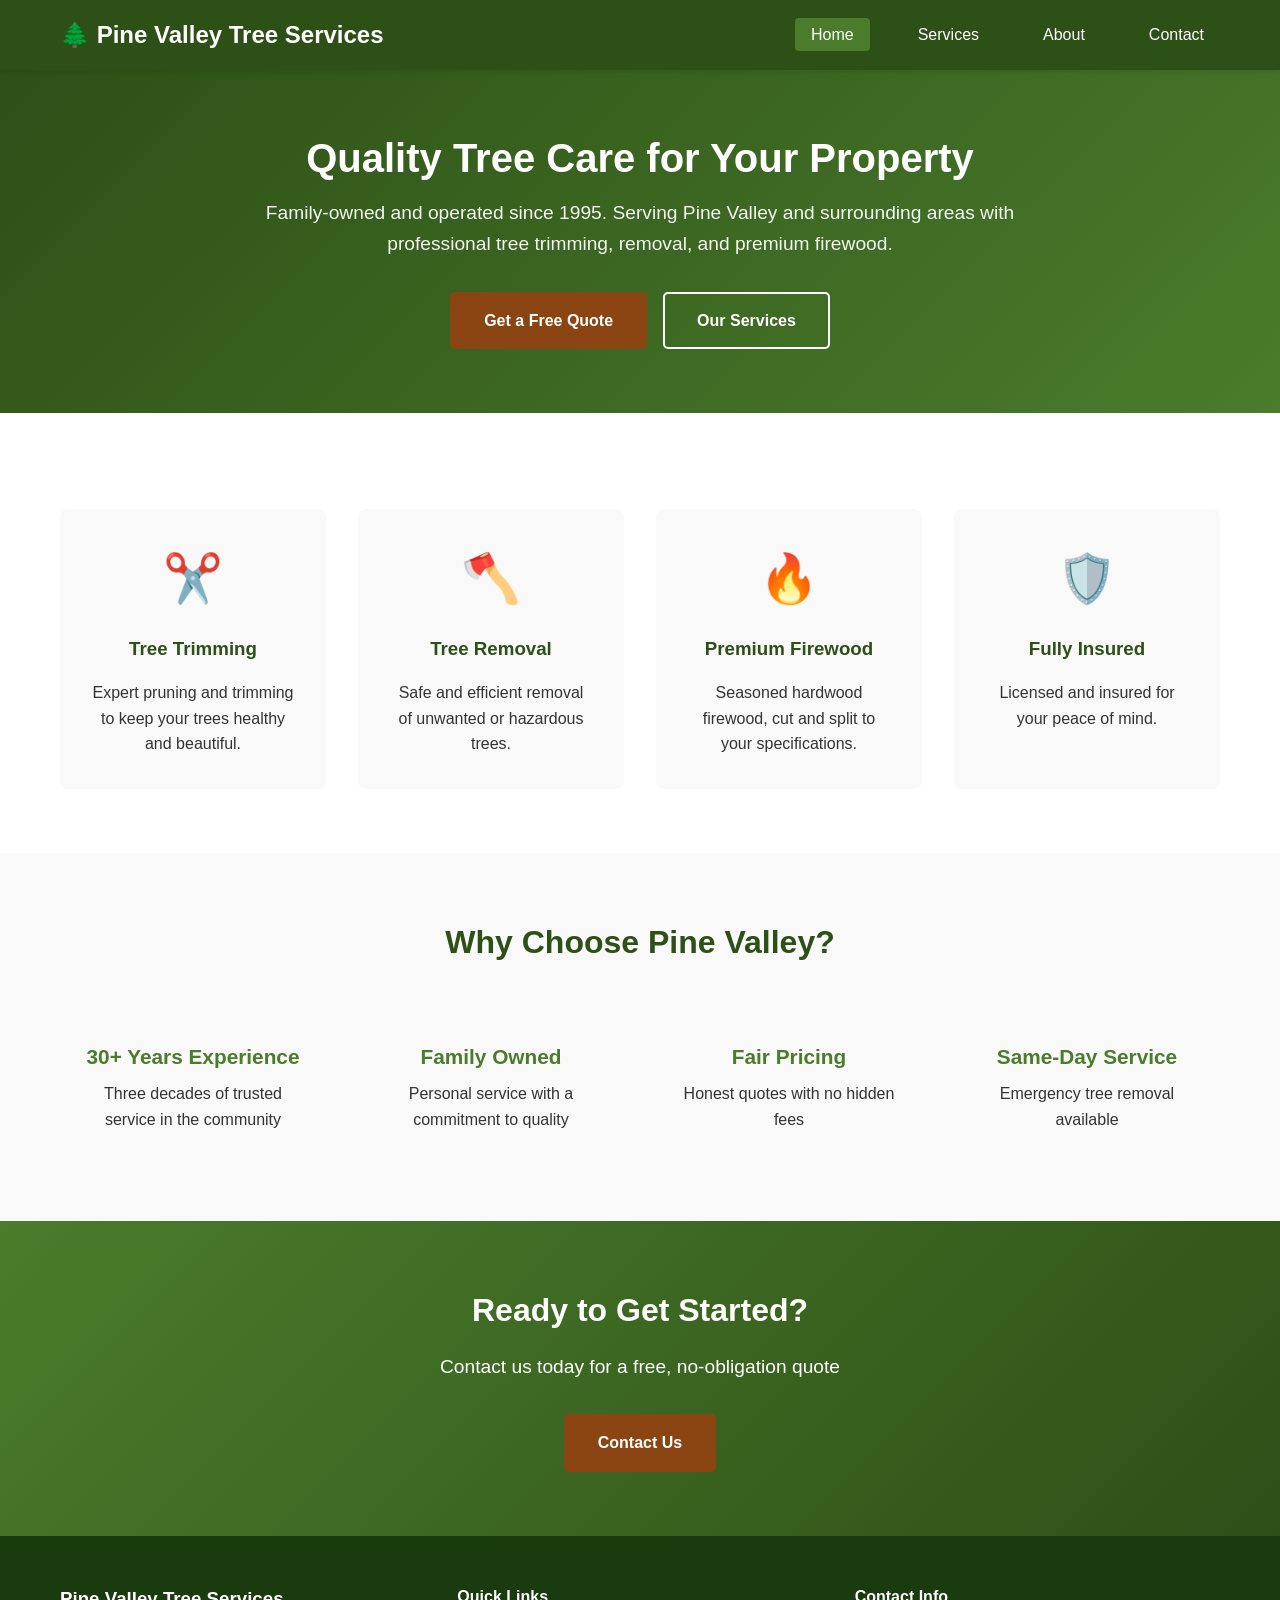
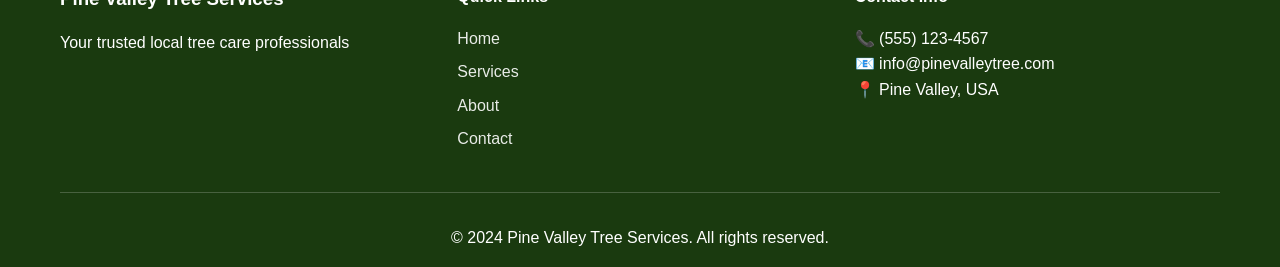
==== index.html @ 597938d3 "Create Pine Valley Tree Services website Add complete business website for fictional tree trimming a" ====
<!DOCTYPE html>
<html lang="en">
<head>
    <meta charset="UTF-8">
    <meta name="viewport" content="width=device-width, initial-scale=1.0">
    <title>Pine Valley Tree Services - Professional Tree Care & Firewood</title>
    <link rel="stylesheet" href="styles.css">
</head>
<body>
    <header>
        <nav>
            <div class="logo">
                <h1>🌲 Pine Valley Tree Services</h1>
            </div>
            <ul class="nav-menu">
                <li><a href="index.html" class="active">Home</a></li>
                <li><a href="services.html">Services</a></li>
                <li><a href="about.html">About</a></li>
                <li><a href="contact.html">Contact</a></li>
            </ul>
        </nav>
    </header>

    <main>
        <section class="hero">
            <div class="hero-content">
                <h2>Quality Tree Care for Your Property</h2>
                <p>Family-owned and operated since 1995. Serving Pine Valley and surrounding areas with professional tree trimming, removal, and premium firewood.</p>
                <div class="cta-buttons">
                    <a href="contact.html" class="btn btn-primary">Get a Free Quote</a>
                    <a href="services.html" class="btn btn-secondary">Our Services</a>
                </div>
            </div>
        </section>

        <section class="features">
            <div class="container">
                <div class="feature-grid">
                    <div class="feature-card">
                        <div class="feature-icon">✂️</div>
                        <h3>Tree Trimming</h3>
                        <p>Expert pruning and trimming to keep your trees healthy and beautiful.</p>
                    </div>
                    <div class="feature-card">
                        <div class="feature-icon">🪓</div>
                        <h3>Tree Removal</h3>
                        <p>Safe and efficient removal of unwanted or hazardous trees.</p>
                    </div>
                    <div class="feature-card">
                        <div class="feature-icon">🔥</div>
                        <h3>Premium Firewood</h3>
                        <p>Seasoned hardwood firewood, cut and split to your specifications.</p>
                    </div>
                    <div class="feature-card">
                        <div class="feature-icon">🛡️</div>
                        <h3>Fully Insured</h3>
                        <p>Licensed and insured for your peace of mind.</p>
                    </div>
                </div>
            </div>
        </section>

        <section class="why-choose">
            <div class="container">
                <h2>Why Choose Pine Valley?</h2>
                <div class="benefits">
                    <div class="benefit">
                        <h4>30+ Years Experience</h4>
                        <p>Three decades of trusted service in the community</p>
                    </div>
                    <div class="benefit">
                        <h4>Family Owned</h4>
                        <p>Personal service with a commitment to quality</p>
                    </div>
                    <div class="benefit">
                        <h4>Fair Pricing</h4>
                        <p>Honest quotes with no hidden fees</p>
                    </div>
                    <div class="benefit">
                        <h4>Same-Day Service</h4>
                        <p>Emergency tree removal available</p>
                    </div>
                </div>
            </div>
        </section>

        <section class="cta-section">
            <div class="container">
                <h2>Ready to Get Started?</h2>
                <p>Contact us today for a free, no-obligation quote</p>
                <a href="contact.html" class="btn btn-primary">Contact Us</a>
            </div>
        </section>
    </main>

    <footer>
        <div class="container">
            <div class="footer-content">
                <div class="footer-section">
                    <h3>Pine Valley Tree Services</h3>
                    <p>Your trusted local tree care professionals</p>
                </div>
                <div class="footer-section">
                    <h4>Quick Links</h4>
                    <ul>
                        <li><a href="index.html">Home</a></li>
                        <li><a href="services.html">Services</a></li>
                        <li><a href="about.html">About</a></li>
                        <li><a href="contact.html">Contact</a></li>
                    </ul>
                </div>
                <div class="footer-section">
                    <h4>Contact Info</h4>
                    <p>📞 (555) 123-4567</p>
                    <p>📧 info@pinevalleytree.com</p>
                    <p>📍 Pine Valley, USA</p>
                </div>
            </div>
            <div class="footer-bottom">
                <p>&copy; 2024 Pine Valley Tree Services. All rights reserved.</p>
            </div>
        </div>
    </footer>
</body>
</html>
---- styles.css ----
/* Reset and Base Styles */
* {
    margin: 0;
    padding: 0;
    box-sizing: border-box;
}

:root {
    --primary-color: #2d5016;
    --secondary-color: #4a7c2c;
    --accent-color: #8b4513;
    --light-green: #7fa855;
    --dark-green: #1a3a0f;
    --text-dark: #333;
    --text-light: #666;
    --bg-light: #f9f9f9;
    --white: #ffffff;
    --border-color: #e0e0e0;
}

body {
    font-family: 'Segoe UI', Tahoma, Geneva, Verdana, sans-serif;
    line-height: 1.6;
    color: var(--text-dark);
    background-color: var(--white);
}

.container {
    max-width: 1200px;
    margin: 0 auto;
    padding: 0 20px;
}

/* Header and Navigation */
header {
    background-color: var(--primary-color);
    color: var(--white);
    padding: 1rem 0;
    box-shadow: 0 2px 5px rgba(0,0,0,0.1);
    position: sticky;
    top: 0;
    z-index: 1000;
}

nav {
    display: flex;
    justify-content: space-between;
    align-items: center;
    max-width: 1200px;
    margin: 0 auto;
    padding: 0 20px;
}

.logo h1 {
    font-size: 1.5rem;
    font-weight: 600;
}

.nav-menu {
    display: flex;
    list-style: none;
    gap: 2rem;
}

.nav-menu a {
    color: var(--white);
    text-decoration: none;
    font-weight: 500;
    transition: color 0.3s ease;
    padding: 0.5rem 1rem;
    border-radius: 4px;
}

.nav-menu a:hover,
.nav-menu a.active {
    background-color: var(--secondary-color);
    color: var(--white);
}

/* Hero Section */
.hero {
    background: linear-gradient(135deg, var(--primary-color) 0%, var(--secondary-color) 100%);
    color: var(--white);
    padding: 4rem 2rem;
    text-align: center;
}

.hero-content {
    max-width: 800px;
    margin: 0 auto;
}

.hero h2 {
    font-size: 2.5rem;
    margin-bottom: 1rem;
    line-height: 1.2;
}

.hero p {
    font-size: 1.2rem;
    margin-bottom: 2rem;
    opacity: 0.95;
}

.cta-buttons {
    display: flex;
    gap: 1rem;
    justify-content: center;
    flex-wrap: wrap;
}

/* Buttons */
.btn {
    display: inline-block;
    padding: 0.875rem 2rem;
    text-decoration: none;
    border-radius: 5px;
    font-weight: 600;
    transition: all 0.3s ease;
    cursor: pointer;
    border: 2px solid transparent;
}

.btn-primary {
    background-color: var(--accent-color);
    color: var(--white);
}

.btn-primary:hover {
    background-color: #a0522d;
    transform: translateY(-2px);
    box-shadow: 0 4px 8px rgba(0,0,0,0.2);
}

.btn-secondary {
    background-color: transparent;
    color: var(--white);
    border-color: var(--white);
}

.btn-secondary:hover {
    background-color: var(--white);
    color: var(--primary-color);
}

/* Features Section */
.features {
    padding: 4rem 0;
    background-color: var(--white);
}

.feature-grid {
    display: grid;
    grid-template-columns: repeat(auto-fit, minmax(250px, 1fr));
    gap: 2rem;
    margin-top: 2rem;
}

.feature-card {
    text-align: center;
    padding: 2rem;
    background-color: var(--bg-light);
    border-radius: 8px;
    transition: transform 0.3s ease, box-shadow 0.3s ease;
}

.feature-card:hover {
    transform: translateY(-5px);
    box-shadow: 0 5px 15px rgba(0,0,0,0.1);
}

.feature-icon {
    font-size: 3rem;
    margin-bottom: 1rem;
}

.feature-card h3 {
    color: var(--primary-color);
    margin-bottom: 1rem;
}

/* Why Choose Section */
.why-choose {
    padding: 4rem 0;
    background-color: var(--bg-light);
}

.why-choose h2 {
    text-align: center;
    color: var(--primary-color);
    font-size: 2rem;
    margin-bottom: 3rem;
}

.benefits {
    display: grid;
    grid-template-columns: repeat(auto-fit, minmax(250px, 1fr));
    gap: 2rem;
}

.benefit {
    text-align: center;
    padding: 1.5rem;
}

.benefit h4 {
    color: var(--secondary-color);
    font-size: 1.3rem;
    margin-bottom: 0.5rem;
}

/* CTA Section */
.cta-section {
    background: linear-gradient(135deg, var(--secondary-color) 0%, var(--primary-color) 100%);
    color: var(--white);
    padding: 4rem 2rem;
    text-align: center;
}

.cta-section h2 {
    font-size: 2rem;
    margin-bottom: 1rem;
}

.cta-section p {
    font-size: 1.2rem;
    margin-bottom: 2rem;
}

/* Page Header */
.page-header {
    background: linear-gradient(135deg, var(--primary-color) 0%, var(--secondary-color) 100%);
    color: var(--white);
    padding: 3rem 2rem;
    text-align: center;
}

.page-header h1 {
    font-size: 2.5rem;
    margin-bottom: 0.5rem;
}

/* Services Detail */
.services-detail {
    padding: 4rem 0;
}

.service-item {
    display: flex;
    gap: 2rem;
    margin-bottom: 3rem;
    padding: 2rem;
    background-color: var(--bg-light);
    border-radius: 8px;
    align-items: flex-start;
}

.service-icon {
    font-size: 4rem;
    flex-shrink: 0;
}

.service-content h2 {
    color: var(--primary-color);
    margin-bottom: 1rem;
}

.service-content ul {
    margin-top: 1rem;
    margin-left: 1.5rem;
}

.service-content li {
    margin-bottom: 0.5rem;
    color: var(--text-light);
}

/* Service Areas */
.service-areas {
    padding: 3rem 0;
    background-color: var(--bg-light);
    text-align: center;
}

.service-areas h2 {
    color: var(--primary-color);
    margin-bottom: 1rem;
}

/* About Content */
.about-content {
    padding: 4rem 0;
}

.about-story {
    margin-bottom: 3rem;
}

.about-story h2 {
    color: var(--primary-color);
    margin-bottom: 1.5rem;
    font-size: 2rem;
}

.about-story p {
    margin-bottom: 1.5rem;
    color: var(--text-light);
    line-height: 1.8;
}

.values-section {
    margin: 4rem 0;
}

.values-section h2 {
    color: var(--primary-color);
    margin-bottom: 2rem;
    font-size: 2rem;
    text-align: center;
}

.values-grid {
    display: grid;
    grid-template-columns: repeat(auto-fit, minmax(250px, 1fr));
    gap: 2rem;
}

.value-card {
    background-color: var(--bg-light);
    padding: 2rem;
    border-radius: 8px;
    text-align: center;
}

.value-card h3 {
    color: var(--secondary-color);
    margin-bottom: 1rem;
    font-size: 1.3rem;
}

.qualifications {
    background-color: var(--bg-light);
    padding: 2rem;
    border-radius: 8px;
    margin: 3rem 0;
}

.qualifications h2 {
    color: var(--primary-color);
    margin-bottom: 1.5rem;
}

.qualifications ul {
    margin-left: 2rem;
}

.qualifications li {
    margin-bottom: 0.75rem;
    color: var(--text-light);
}

.team-section {
    margin-top: 3rem;
}

.team-section h2 {
    color: var(--primary-color);
    margin-bottom: 1rem;
}

.team-section p {
    color: var(--text-light);
    line-height: 1.8;
}

/* Contact Info */
.contact-info {
    padding: 3rem 0;
    background-color: var(--bg-light);
}

.contact-cards {
    display: grid;
    grid-template-columns: repeat(auto-fit, minmax(250px, 1fr));
    gap: 2rem;
}

.contact-card {
    background-color: var(--white);
    padding: 2rem;
    border-radius: 8px;
    text-align: center;
    box-shadow: 0 2px 5px rgba(0,0,0,0.1);
}

.contact-icon {
    font-size: 2.5rem;
    margin-bottom: 1rem;
}

.contact-card h3 {
    color: var(--primary-color);
    margin-bottom: 0.5rem;
}

.contact-card .note {
    color: var(--text-light);
    font-size: 0.9rem;
    margin-top: 0.5rem;
}

/* Forms Section */
.forms-section {
    padding: 4rem 0;
}

.forms-grid {
    display: grid;
    grid-template-columns: repeat(auto-fit, minmax(450px, 1fr));
    gap: 3rem;
    margin-bottom: 2rem;
}

.form-container {
    background-color: var(--bg-light);
    padding: 2rem;
    border-radius: 8px;
}

.form-container h2 {
    color: var(--primary-color);
    margin-bottom: 0.5rem;
}

.form-container > p {
    color: var(--text-light);
    margin-bottom: 1.5rem;
}

.contact-form {
    display: flex;
    flex-direction: column;
    gap: 1.25rem;
}

.form-group {
    display: flex;
    flex-direction: column;
}

.form-group label {
    color: var(--text-dark);
    font-weight: 600;
    margin-bottom: 0.5rem;
}

.form-group input,
.form-group select,
.form-group textarea {
    padding: 0.75rem;
    border: 2px solid var(--border-color);
    border-radius: 4px;
    font-size: 1rem;
    font-family: inherit;
    transition: border-color 0.3s ease;
}

.form-group input:focus,
.form-group select:focus,
.form-group textarea:focus {
    outline: none;
    border-color: var(--secondary-color);
}

.form-group textarea {
    resize: vertical;
}

.contact-form button {
    margin-top: 1rem;
    border: none;
    font-size: 1rem;
}

.form-note {
    background-color: #fff3cd;
    border: 1px solid #ffc107;
    padding: 1rem;
    border-radius: 4px;
    text-align: center;
    color: #856404;
}

/* Service Hours */
.service-hours {
    padding: 3rem 0;
    background-color: var(--bg-light);
}

.service-hours h2 {
    color: var(--primary-color);
    text-align: center;
    margin-bottom: 2rem;
}

.hours-grid {
    display: grid;
    grid-template-columns: repeat(auto-fit, minmax(200px, 1fr));
    gap: 2rem;
    max-width: 800px;
    margin: 0 auto;
}

.hours-item {
    text-align: center;
    background-color: var(--white);
    padding: 1.5rem;
    border-radius: 8px;
}

.hours-item strong {
    color: var(--primary-color);
    font-size: 1.1rem;
}

/* Footer */
footer {
    background-color: var(--dark-green);
    color: var(--white);
    padding: 3rem 0 1rem;
}

.footer-content {
    display: grid;
    grid-template-columns: repeat(auto-fit, minmax(250px, 1fr));
    gap: 2rem;
    margin-bottom: 2rem;
}

.footer-section h3,
.footer-section h4 {
    margin-bottom: 1rem;
}

.footer-section ul {
    list-style: none;
}

.footer-section ul li {
    margin-bottom: 0.5rem;
}

.footer-section a {
    color: var(--white);
    text-decoration: none;
    opacity: 0.9;
    transition: opacity 0.3s ease;
}

.footer-section a:hover {
    opacity: 1;
}

.footer-bottom {
    text-align: center;
    padding-top: 2rem;
    border-top: 1px solid rgba(255,255,255,0.2);
}

/* Responsive Design */
@media (max-width: 768px) {
    .nav-menu {
        gap: 1rem;
        font-size: 0.9rem;
    }

    .hero h2 {
        font-size: 2rem;
    }

    .hero p {
        font-size: 1rem;
    }

    .cta-buttons {
        flex-direction: column;
        align-items: center;
    }

    .service-item {
        flex-direction: column;
        text-align: center;
    }

    .forms-grid {
        grid-template-columns: 1fr;
    }

    .form-container {
        padding: 1.5rem;
    }

    .page-header h1 {
        font-size: 2rem;
    }
}

@media (max-width: 480px) {
    .nav-menu {
        flex-direction: column;
        gap: 0.5rem;
    }

    .logo h1 {
        font-size: 1.2rem;
    }

    .hero {
        padding: 2rem 1rem;
    }

    .hero h2 {
        font-size: 1.5rem;
    }

    .btn {
        padding: 0.75rem 1.5rem;
        font-size: 0.9rem;
    }

    .feature-grid,
    .benefits {
        grid-template-columns: 1fr;
    }
}
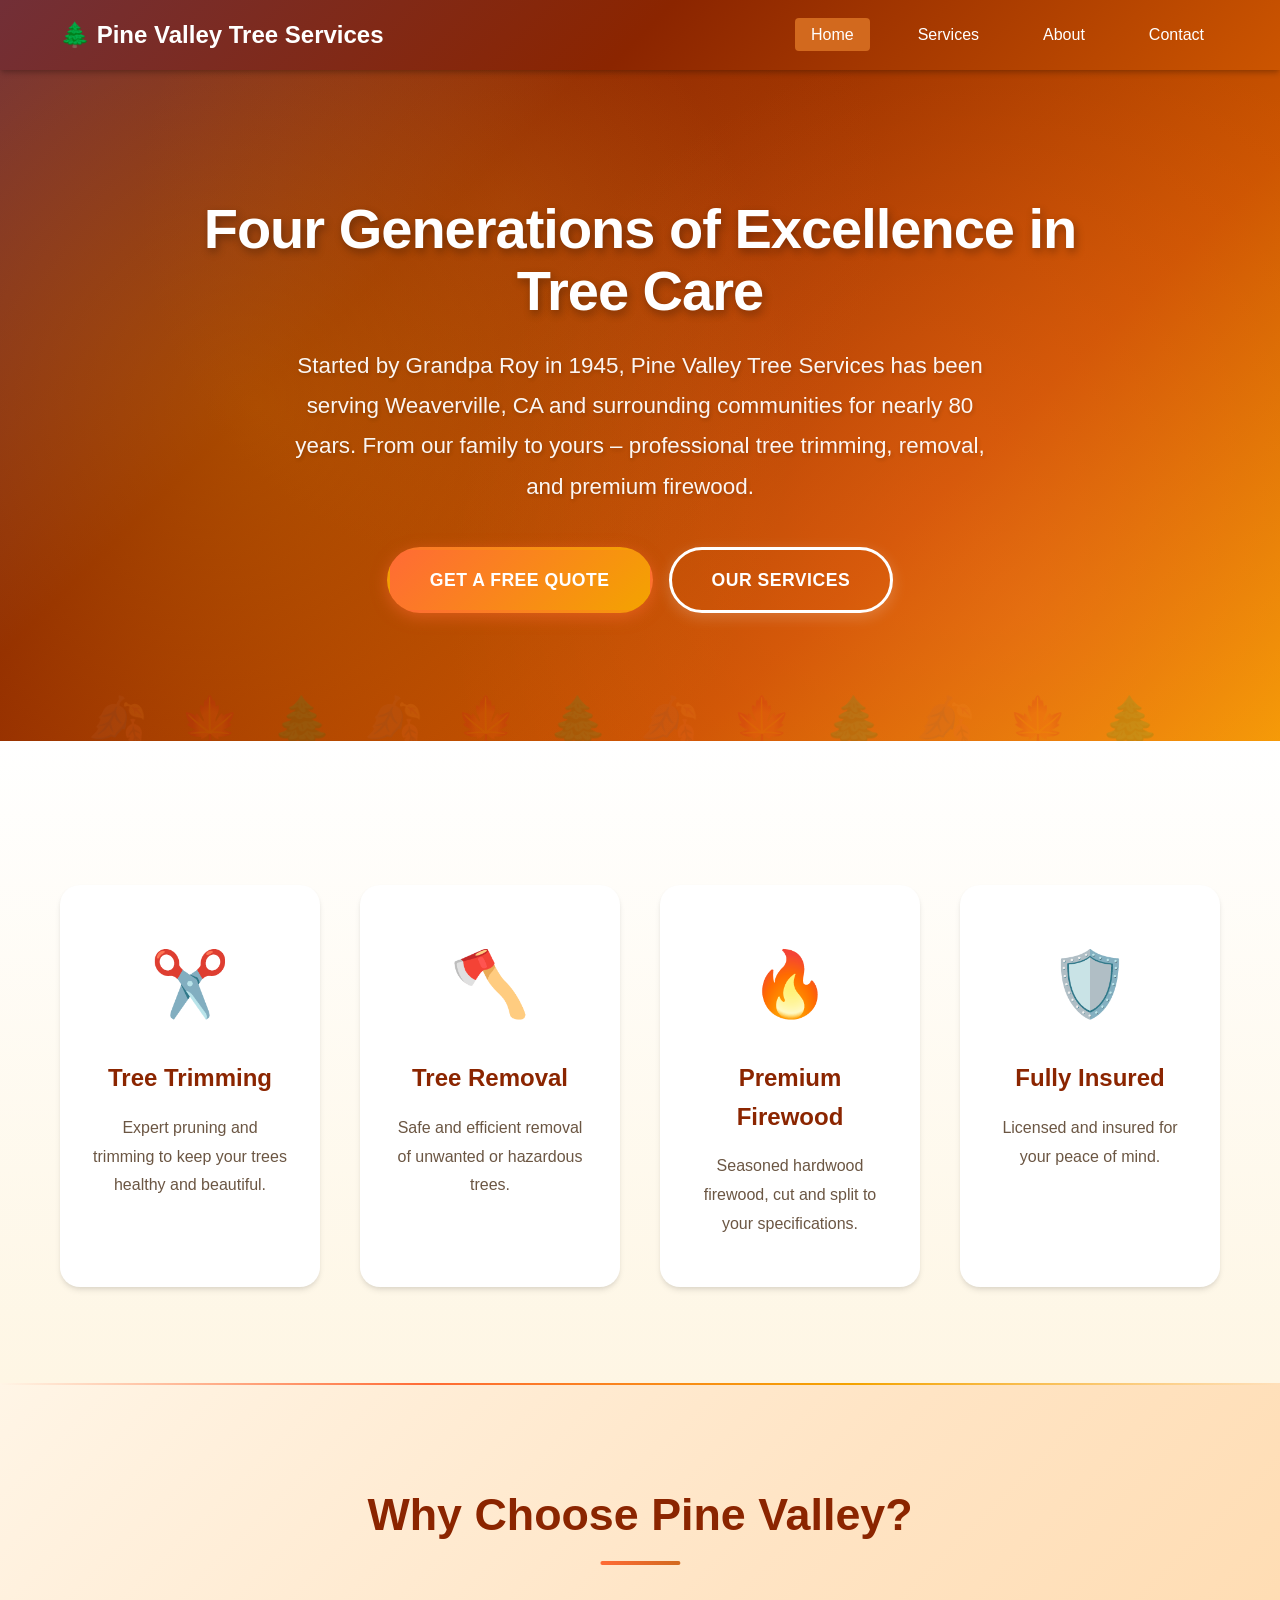
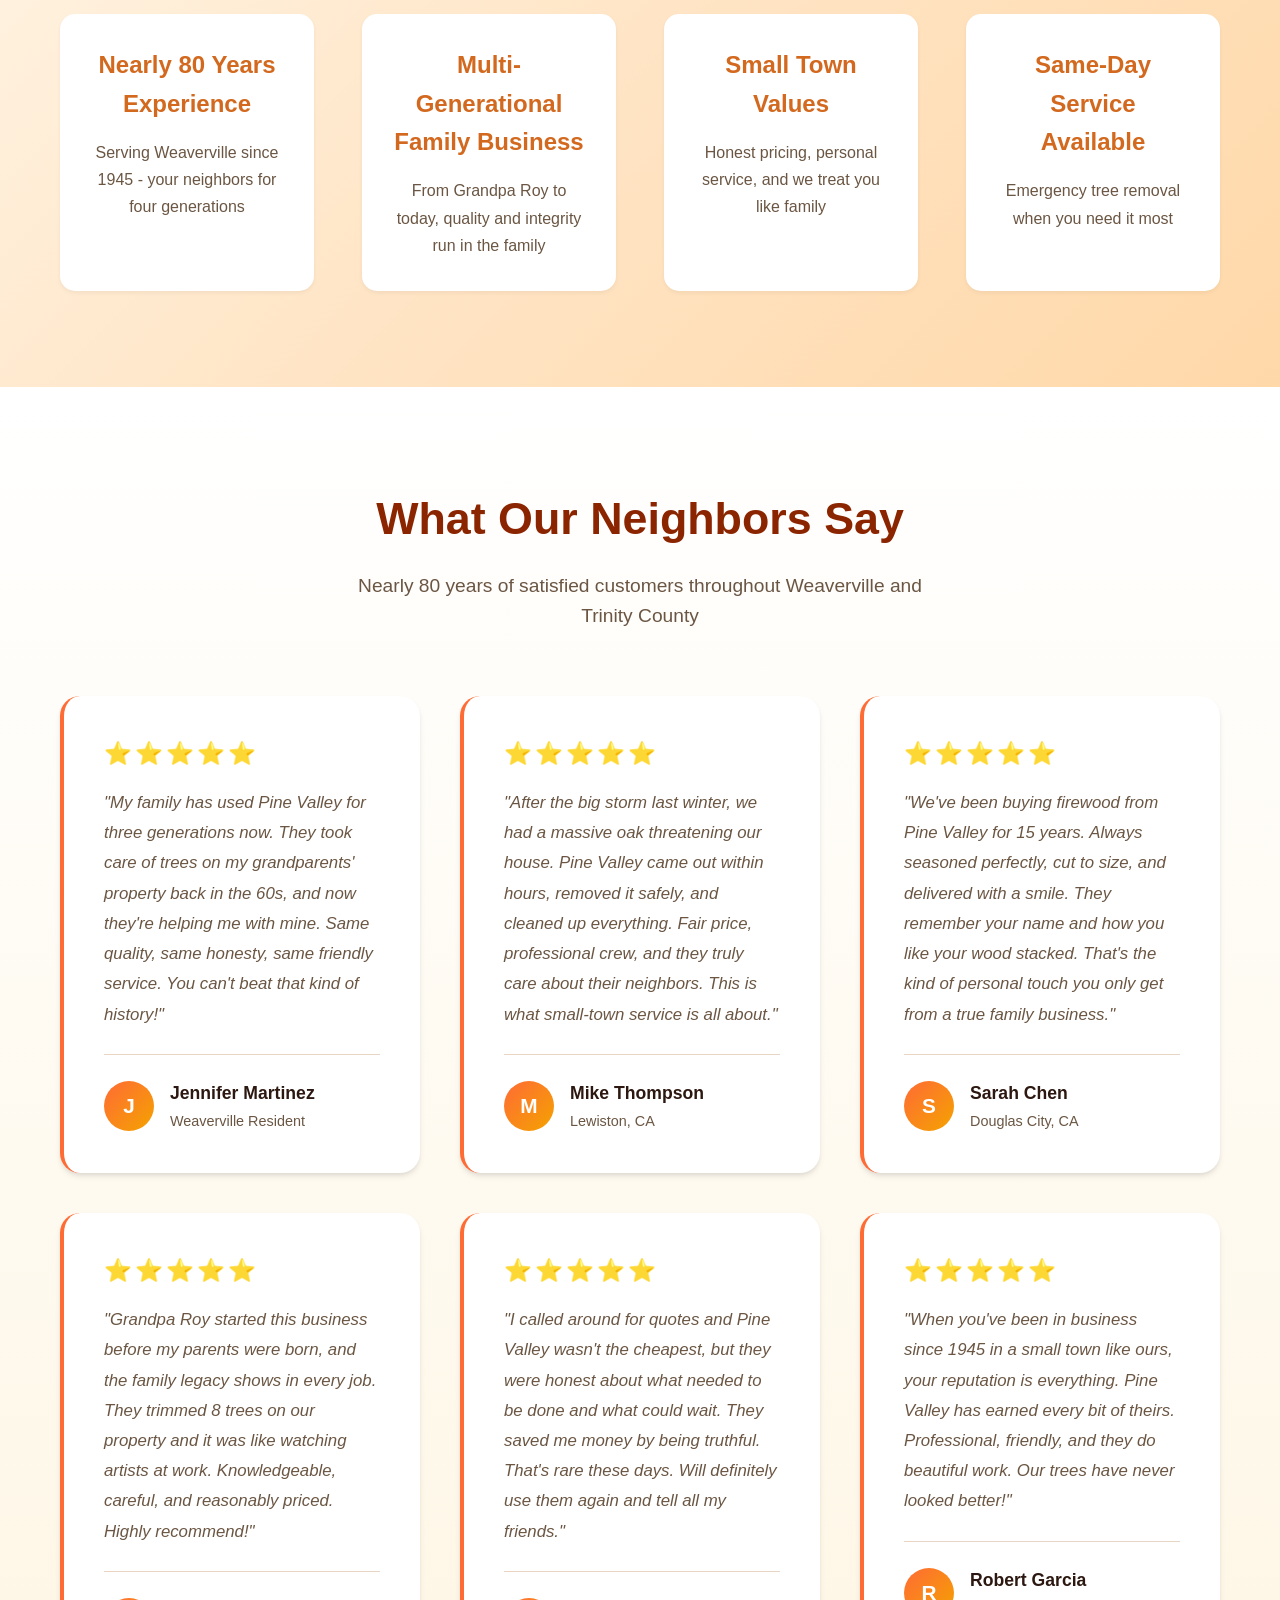
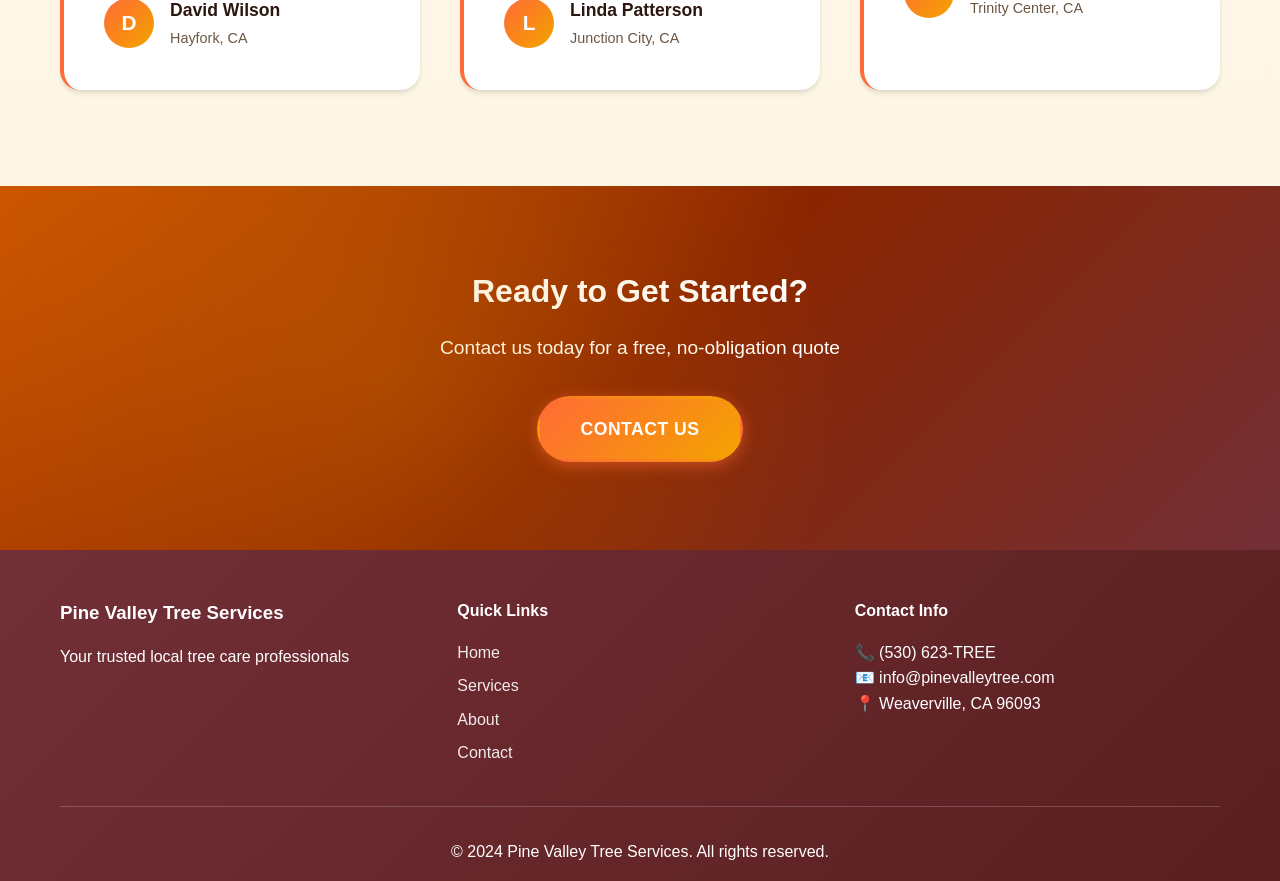
==== commit a39b0aca: "Major design and content overhaul - Fall colors and family legacy Visual Enhancements: - Changed col" ====
--- a/index.html
+++ b/index.html
@@ -24,8 +24,8 @@
     <main>
         <section class="hero">
             <div class="hero-content">
-                <h2>Quality Tree Care for Your Property</h2>
-                <p>Family-owned and operated since 1995. Serving Pine Valley and surrounding areas with professional tree trimming, removal, and premium firewood.</p>
+                <h2>Four Generations of Excellence in Tree Care</h2>
+                <p>Started by Grandpa Roy in 1945, Pine Valley Tree Services has been serving Weaverville, CA and surrounding communities for nearly 80 years. From our family to yours – professional tree trimming, removal, and premium firewood.</p>
                 <div class="cta-buttons">
                     <a href="contact.html" class="btn btn-primary">Get a Free Quote</a>
                     <a href="services.html" class="btn btn-secondary">Our Services</a>
@@ -65,20 +65,101 @@
                 <h2>Why Choose Pine Valley?</h2>
                 <div class="benefits">
                     <div class="benefit">
-                        <h4>30+ Years Experience</h4>
-                        <p>Three decades of trusted service in the community</p>
-                    </div>
-                    <div class="benefit">
-                        <h4>Family Owned</h4>
-                        <p>Personal service with a commitment to quality</p>
-                    </div>
-                    <div class="benefit">
-                        <h4>Fair Pricing</h4>
-                        <p>Honest quotes with no hidden fees</p>
-                    </div>
-                    <div class="benefit">
-                        <h4>Same-Day Service</h4>
-                        <p>Emergency tree removal available</p>
+                        <h4>Nearly 80 Years Experience</h4>
+                        <p>Serving Weaverville since 1945 - your neighbors for four generations</p>
+                    </div>
+                    <div class="benefit">
+                        <h4>Multi-Generational Family Business</h4>
+                        <p>From Grandpa Roy to today, quality and integrity run in the family</p>
+                    </div>
+                    <div class="benefit">
+                        <h4>Small Town Values</h4>
+                        <p>Honest pricing, personal service, and we treat you like family</p>
+                    </div>
+                    <div class="benefit">
+                        <h4>Same-Day Service Available</h4>
+                        <p>Emergency tree removal when you need it most</p>
+                    </div>
+                </div>
+            </div>
+        </section>
+
+        <section class="reviews-section">
+            <div class="container">
+                <h2>What Our Neighbors Say</h2>
+                <p>Nearly 80 years of satisfied customers throughout Weaverville and Trinity County</p>
+
+                <div class="reviews-grid">
+                    <div class="review-card">
+                        <div class="review-stars">⭐⭐⭐⭐⭐</div>
+                        <p class="review-text">"My family has used Pine Valley for three generations now. They took care of trees on my grandparents' property back in the 60s, and now they're helping me with mine. Same quality, same honesty, same friendly service. You can't beat that kind of history!"</p>
+                        <div class="review-author">
+                            <div class="review-author-initial">J</div>
+                            <div class="review-author-info">
+                                <h4>Jennifer Martinez</h4>
+                                <p>Weaverville Resident</p>
+                            </div>
+                        </div>
+                    </div>
+
+                    <div class="review-card">
+                        <div class="review-stars">⭐⭐⭐⭐⭐</div>
+                        <p class="review-text">"After the big storm last winter, we had a massive oak threatening our house. Pine Valley came out within hours, removed it safely, and cleaned up everything. Fair price, professional crew, and they truly care about their neighbors. This is what small-town service is all about."</p>
+                        <div class="review-author">
+                            <div class="review-author-initial">M</div>
+                            <div class="review-author-info">
+                                <h4>Mike Thompson</h4>
+                                <p>Lewiston, CA</p>
+                            </div>
+                        </div>
+                    </div>
+
+                    <div class="review-card">
+                        <div class="review-stars">⭐⭐⭐⭐⭐</div>
+                        <p class="review-text">"We've been buying firewood from Pine Valley for 15 years. Always seasoned perfectly, cut to size, and delivered with a smile. They remember your name and how you like your wood stacked. That's the kind of personal touch you only get from a true family business."</p>
+                        <div class="review-author">
+                            <div class="review-author-initial">S</div>
+                            <div class="review-author-info">
+                                <h4>Sarah Chen</h4>
+                                <p>Douglas City, CA</p>
+                            </div>
+                        </div>
+                    </div>
+
+                    <div class="review-card">
+                        <div class="review-stars">⭐⭐⭐⭐⭐</div>
+                        <p class="review-text">"Grandpa Roy started this business before my parents were born, and the family legacy shows in every job. They trimmed 8 trees on our property and it was like watching artists at work. Knowledgeable, careful, and reasonably priced. Highly recommend!"</p>
+                        <div class="review-author">
+                            <div class="review-author-initial">D</div>
+                            <div class="review-author-info">
+                                <h4>David Wilson</h4>
+                                <p>Hayfork, CA</p>
+                            </div>
+                        </div>
+                    </div>
+
+                    <div class="review-card">
+                        <div class="review-stars">⭐⭐⭐⭐⭐</div>
+                        <p class="review-text">"I called around for quotes and Pine Valley wasn't the cheapest, but they were honest about what needed to be done and what could wait. They saved me money by being truthful. That's rare these days. Will definitely use them again and tell all my friends."</p>
+                        <div class="review-author">
+                            <div class="review-author-initial">L</div>
+                            <div class="review-author-info">
+                                <h4>Linda Patterson</h4>
+                                <p>Junction City, CA</p>
+                            </div>
+                        </div>
+                    </div>
+
+                    <div class="review-card">
+                        <div class="review-stars">⭐⭐⭐⭐⭐</div>
+                        <p class="review-text">"When you've been in business since 1945 in a small town like ours, your reputation is everything. Pine Valley has earned every bit of theirs. Professional, friendly, and they do beautiful work. Our trees have never looked better!"</p>
+                        <div class="review-author">
+                            <div class="review-author-initial">R</div>
+                            <div class="review-author-info">
+                                <h4>Robert Garcia</h4>
+                                <p>Trinity Center, CA</p>
+                            </div>
+                        </div>
                     </div>
                 </div>
             </div>
@@ -111,9 +192,9 @@
                 </div>
                 <div class="footer-section">
                     <h4>Contact Info</h4>
-                    <p>📞 (555) 123-4567</p>
+                    <p>📞 (530) 623-TREE</p>
                     <p>📧 info@pinevalleytree.com</p>
-                    <p>📍 Pine Valley, USA</p>
+                    <p>📍 Weaverville, CA 96093</p>
                 </div>
             </div>
             <div class="footer-bottom">
--- a/styles.css
+++ b/styles.css
@@ -6,16 +6,61 @@
 }
 
 :root {
-    --primary-color: #2d5016;
-    --secondary-color: #4a7c2c;
-    --accent-color: #8b4513;
-    --light-green: #7fa855;
-    --dark-green: #1a3a0f;
-    --text-dark: #333;
-    --text-light: #666;
-    --bg-light: #f9f9f9;
+    --primary-color: #8b2500;
+    --secondary-color: #d2691e;
+    --accent-color: #ff6b35;
+    --gold: #f4a300;
+    --burgundy: #722f37;
+    --burnt-orange: #cc5500;
+    --text-dark: #2c1810;
+    --text-light: #6b5643;
+    --bg-light: #fef6e4;
     --white: #ffffff;
-    --border-color: #e0e0e0;
+    --border-color: #e8d5c4;
+}
+
+@keyframes fadeInUp {
+    from {
+        opacity: 0;
+        transform: translateY(30px);
+    }
+    to {
+        opacity: 1;
+        transform: translateY(0);
+    }
+}
+
+@keyframes float {
+    0%, 100% {
+        transform: translateY(0px);
+    }
+    50% {
+        transform: translateY(-10px);
+    }
+}
+
+@keyframes slideInLeft {
+    from {
+        opacity: 0;
+        transform: translateX(-50px);
+    }
+    to {
+        opacity: 1;
+        transform: translateX(0);
+    }
+}
+
+@keyframes shimmer {
+    0% {
+        background-position: -1000px 0;
+    }
+    100% {
+        background-position: 1000px 0;
+    }
+}
+
+html {
+    scroll-behavior: smooth;
 }
 
 body {
@@ -23,6 +68,7 @@
     line-height: 1.6;
     color: var(--text-dark);
     background-color: var(--white);
+    overflow-x: hidden;
 }
 
 .container {
@@ -33,13 +79,19 @@
 
 /* Header and Navigation */
 header {
-    background-color: var(--primary-color);
+    background: linear-gradient(135deg, var(--burgundy) 0%, var(--primary-color) 50%, var(--burnt-orange) 100%);
     color: var(--white);
     padding: 1rem 0;
-    box-shadow: 0 2px 5px rgba(0,0,0,0.1);
+    box-shadow: 0 4px 6px -1px rgba(0, 0, 0, 0.2), 0 2px 4px -1px rgba(0, 0, 0, 0.1);
     position: sticky;
     top: 0;
     z-index: 1000;
+    backdrop-filter: blur(10px);
+    transition: all 0.3s ease;
+}
+
+header:hover {
+    box-shadow: 0 10px 15px -3px rgba(0, 0, 0, 0.2), 0 4px 6px -2px rgba(0, 0, 0, 0.1);
 }
 
 nav {
@@ -79,27 +131,66 @@
 
 /* Hero Section */
 .hero {
-    background: linear-gradient(135deg, var(--primary-color) 0%, var(--secondary-color) 100%);
-    color: var(--white);
-    padding: 4rem 2rem;
-    text-align: center;
+    position: relative;
+    background: linear-gradient(135deg, var(--burgundy) 0%, var(--primary-color) 30%, var(--burnt-orange) 70%, var(--gold) 100%);
+    color: var(--white);
+    padding: 8rem 2rem;
+    text-align: center;
+    overflow: hidden;
+}
+
+.hero::before {
+    content: '';
+    position: absolute;
+    top: 0;
+    left: 0;
+    right: 0;
+    bottom: 0;
+    background:
+        radial-gradient(circle at 20% 50%, rgba(244, 163, 0, 0.3) 0%, transparent 50%),
+        radial-gradient(circle at 80% 80%, rgba(255, 107, 53, 0.3) 0%, transparent 50%),
+        radial-gradient(circle at 40% 20%, rgba(210, 105, 30, 0.2) 0%, transparent 40%);
+    animation: float 20s ease-in-out infinite;
+}
+
+.hero::after {
+    content: '🍂🍁🌲🍂🍁🌲🍂🍁🌲🍂🍁🌲';
+    position: absolute;
+    bottom: -20px;
+    left: 0;
+    right: 0;
+    font-size: 3rem;
+    opacity: 0.15;
+    letter-spacing: 2rem;
+    animation: shimmer 10s linear infinite;
 }
 
 .hero-content {
-    max-width: 800px;
+    max-width: 900px;
     margin: 0 auto;
+    position: relative;
+    z-index: 1;
+    animation: fadeInUp 1s ease-out;
 }
 
 .hero h2 {
-    font-size: 2.5rem;
-    margin-bottom: 1rem;
-    line-height: 1.2;
+    font-size: 3.5rem;
+    margin-bottom: 1.5rem;
+    line-height: 1.1;
+    font-weight: 800;
+    text-shadow: 2px 4px 8px rgba(0, 0, 0, 0.3);
+    letter-spacing: -1px;
 }
 
 .hero p {
-    font-size: 1.2rem;
-    margin-bottom: 2rem;
+    font-size: 1.4rem;
+    margin-bottom: 2.5rem;
     opacity: 0.95;
+    text-shadow: 1px 2px 4px rgba(0, 0, 0, 0.2);
+    line-height: 1.8;
+    max-width: 700px;
+    margin-left: auto;
+    margin-right: auto;
 }
 
 .cta-buttons {
@@ -112,109 +203,232 @@
 /* Buttons */
 .btn {
     display: inline-block;
-    padding: 0.875rem 2rem;
+    padding: 1rem 2.5rem;
     text-decoration: none;
-    border-radius: 5px;
-    font-weight: 600;
-    transition: all 0.3s ease;
+    border-radius: 50px;
+    font-weight: 700;
+    transition: all 0.3s cubic-bezier(0.4, 0, 0.2, 1);
     cursor: pointer;
-    border: 2px solid transparent;
+    border: 3px solid transparent;
+    position: relative;
+    overflow: hidden;
+    font-size: 1.1rem;
+    letter-spacing: 0.5px;
+    text-transform: uppercase;
+}
+
+.btn::before {
+    content: '';
+    position: absolute;
+    top: 50%;
+    left: 50%;
+    width: 0;
+    height: 0;
+    border-radius: 50%;
+    background: rgba(255, 255, 255, 0.3);
+    transform: translate(-50%, -50%);
+    transition: width 0.6s, height 0.6s;
+}
+
+.btn:hover::before {
+    width: 300px;
+    height: 300px;
 }
 
 .btn-primary {
-    background-color: var(--accent-color);
-    color: var(--white);
+    background: linear-gradient(135deg, var(--accent-color) 0%, var(--gold) 100%);
+    color: var(--white);
+    box-shadow: 0 4px 15px rgba(255, 107, 53, 0.5);
 }
 
 .btn-primary:hover {
-    background-color: #a0522d;
-    transform: translateY(-2px);
-    box-shadow: 0 4px 8px rgba(0,0,0,0.2);
+    transform: translateY(-3px) scale(1.05);
+    box-shadow: 0 8px 25px rgba(255, 107, 53, 0.6);
 }
 
 .btn-secondary {
     background-color: transparent;
     color: var(--white);
     border-color: var(--white);
+    box-shadow: 0 4px 15px rgba(255, 255, 255, 0.2);
 }
 
 .btn-secondary:hover {
     background-color: var(--white);
     color: var(--primary-color);
+    transform: translateY(-3px) scale(1.05);
+    box-shadow: 0 8px 25px rgba(255, 255, 255, 0.4);
 }
 
 /* Features Section */
 .features {
-    padding: 4rem 0;
-    background-color: var(--white);
+    padding: 6rem 0;
+    background: linear-gradient(180deg, var(--white) 0%, var(--bg-light) 100%);
 }
 
 .feature-grid {
     display: grid;
     grid-template-columns: repeat(auto-fit, minmax(250px, 1fr));
-    gap: 2rem;
-    margin-top: 2rem;
+    gap: 2.5rem;
+    margin-top: 3rem;
 }
 
 .feature-card {
     text-align: center;
-    padding: 2rem;
-    background-color: var(--bg-light);
-    border-radius: 8px;
-    transition: transform 0.3s ease, box-shadow 0.3s ease;
+    padding: 3rem 2rem;
+    background: var(--white);
+    border-radius: 20px;
+    transition: all 0.4s cubic-bezier(0.4, 0, 0.2, 1);
+    box-shadow: 0 4px 6px -1px rgba(0, 0, 0, 0.1), 0 2px 4px -1px rgba(0, 0, 0, 0.06);
+    position: relative;
+    overflow: hidden;
+}
+
+.feature-card::before {
+    content: '';
+    position: absolute;
+    top: 0;
+    left: 0;
+    width: 100%;
+    height: 4px;
+    background: linear-gradient(90deg, var(--accent-color), var(--secondary-color));
+    transform: scaleX(0);
+    transition: transform 0.3s ease;
+}
+
+.feature-card:hover::before {
+    transform: scaleX(1);
 }
 
 .feature-card:hover {
-    transform: translateY(-5px);
-    box-shadow: 0 5px 15px rgba(0,0,0,0.1);
+    transform: translateY(-10px) scale(1.02);
+    box-shadow: 0 20px 25px -5px rgba(0, 0, 0, 0.1), 0 10px 10px -5px rgba(0, 0, 0, 0.04);
 }
 
 .feature-icon {
-    font-size: 3rem;
-    margin-bottom: 1rem;
+    font-size: 4rem;
+    margin-bottom: 1.5rem;
+    display: inline-block;
+    animation: float 3s ease-in-out infinite;
+}
+
+.feature-card:nth-child(2) .feature-icon {
+    animation-delay: 0.5s;
+}
+
+.feature-card:nth-child(3) .feature-icon {
+    animation-delay: 1s;
+}
+
+.feature-card:nth-child(4) .feature-icon {
+    animation-delay: 1.5s;
 }
 
 .feature-card h3 {
     color: var(--primary-color);
     margin-bottom: 1rem;
+    font-size: 1.5rem;
+    font-weight: 700;
+}
+
+.feature-card p {
+    color: var(--text-light);
+    line-height: 1.8;
 }
 
 /* Why Choose Section */
 .why-choose {
-    padding: 4rem 0;
-    background-color: var(--bg-light);
+    padding: 6rem 0;
+    background: linear-gradient(135deg, #fff5e6 0%, #ffe4c4 50%, #ffd8a8 100%);
+    position: relative;
+}
+
+.why-choose::before {
+    content: '';
+    position: absolute;
+    top: 0;
+    left: 0;
+    right: 0;
+    height: 2px;
+    background: linear-gradient(90deg, transparent, var(--accent-color), var(--gold), transparent);
 }
 
 .why-choose h2 {
     text-align: center;
     color: var(--primary-color);
-    font-size: 2rem;
-    margin-bottom: 3rem;
+    font-size: 2.8rem;
+    margin-bottom: 4rem;
+    font-weight: 800;
+    position: relative;
+    display: inline-block;
+    left: 50%;
+    transform: translateX(-50%);
+}
+
+.why-choose h2::after {
+    content: '';
+    position: absolute;
+    bottom: -15px;
+    left: 50%;
+    transform: translateX(-50%);
+    width: 80px;
+    height: 4px;
+    background: linear-gradient(90deg, var(--accent-color), var(--secondary-color));
+    border-radius: 2px;
 }
 
 .benefits {
     display: grid;
     grid-template-columns: repeat(auto-fit, minmax(250px, 1fr));
-    gap: 2rem;
+    gap: 3rem;
 }
 
 .benefit {
     text-align: center;
-    padding: 1.5rem;
+    padding: 2rem;
+    background: var(--white);
+    border-radius: 15px;
+    transition: all 0.3s ease;
+    box-shadow: 0 2px 4px rgba(0, 0, 0, 0.05);
+}
+
+.benefit:hover {
+    transform: translateY(-5px);
+    box-shadow: 0 10px 20px rgba(0, 0, 0, 0.1);
 }
 
 .benefit h4 {
     color: var(--secondary-color);
-    font-size: 1.3rem;
-    margin-bottom: 0.5rem;
+    font-size: 1.5rem;
+    margin-bottom: 1rem;
+    font-weight: 700;
+}
+
+.benefit p {
+    color: var(--text-light);
+    line-height: 1.7;
 }
 
 /* CTA Section */
 .cta-section {
-    background: linear-gradient(135deg, var(--secondary-color) 0%, var(--primary-color) 100%);
-    color: var(--white);
-    padding: 4rem 2rem;
-    text-align: center;
+    background: linear-gradient(135deg, var(--burnt-orange) 0%, var(--primary-color) 50%, var(--burgundy) 100%);
+    color: var(--white);
+    padding: 5rem 2rem;
+    text-align: center;
+    position: relative;
+    overflow: hidden;
+}
+
+.cta-section::before {
+    content: '';
+    position: absolute;
+    top: 0;
+    left: 0;
+    right: 0;
+    bottom: 0;
+    background:
+        radial-gradient(circle at 30% 50%, rgba(244, 163, 0, 0.2) 0%, transparent 50%);
+    animation: float 15s ease-in-out infinite;
 }
 
 .cta-section h2 {
@@ -229,10 +443,24 @@
 
 /* Page Header */
 .page-header {
-    background: linear-gradient(135deg, var(--primary-color) 0%, var(--secondary-color) 100%);
-    color: var(--white);
-    padding: 3rem 2rem;
-    text-align: center;
+    background: linear-gradient(135deg, var(--burgundy) 0%, var(--primary-color) 50%, var(--burnt-orange) 100%);
+    color: var(--white);
+    padding: 4rem 2rem;
+    text-align: center;
+    position: relative;
+    overflow: hidden;
+}
+
+.page-header::before {
+    content: '';
+    position: absolute;
+    top: 0;
+    left: 0;
+    right: 0;
+    bottom: 0;
+    background:
+        radial-gradient(circle at 70% 30%, rgba(244, 163, 0, 0.2) 0%, transparent 50%);
+    animation: float 20s ease-in-out infinite;
 }
 
 .page-header h1 {
@@ -523,9 +751,103 @@
     font-size: 1.1rem;
 }
 
+/* Reviews/Testimonials Section */
+.reviews-section {
+    padding: 6rem 0;
+    background: linear-gradient(180deg, var(--white) 0%, var(--bg-light) 100%);
+}
+
+.reviews-section h2 {
+    text-align: center;
+    color: var(--primary-color);
+    font-size: 2.8rem;
+    margin-bottom: 1rem;
+    font-weight: 800;
+}
+
+.reviews-section > .container > p {
+    text-align: center;
+    color: var(--text-light);
+    font-size: 1.2rem;
+    margin-bottom: 4rem;
+    max-width: 600px;
+    margin-left: auto;
+    margin-right: auto;
+}
+
+.reviews-grid {
+    display: grid;
+    grid-template-columns: repeat(auto-fit, minmax(320px, 1fr));
+    gap: 2.5rem;
+    margin-top: 3rem;
+}
+
+.review-card {
+    background: var(--white);
+    padding: 2.5rem;
+    border-radius: 20px;
+    box-shadow: 0 4px 6px -1px rgba(0, 0, 0, 0.1), 0 2px 4px -1px rgba(0, 0, 0, 0.06);
+    transition: all 0.4s cubic-bezier(0.4, 0, 0.2, 1);
+    position: relative;
+    border-left: 4px solid var(--accent-color);
+}
+
+.review-card:hover {
+    transform: translateY(-8px);
+    box-shadow: 0 20px 25px -5px rgba(0, 0, 0, 0.1), 0 10px 10px -5px rgba(0, 0, 0, 0.04);
+}
+
+.review-stars {
+    color: var(--gold);
+    font-size: 1.4rem;
+    margin-bottom: 1rem;
+    letter-spacing: 3px;
+}
+
+.review-text {
+    color: var(--text-light);
+    font-size: 1.05rem;
+    line-height: 1.8;
+    margin-bottom: 1.5rem;
+    font-style: italic;
+}
+
+.review-author {
+    display: flex;
+    align-items: center;
+    gap: 1rem;
+    margin-top: 1.5rem;
+    padding-top: 1.5rem;
+    border-top: 1px solid var(--border-color);
+}
+
+.review-author-initial {
+    width: 50px;
+    height: 50px;
+    border-radius: 50%;
+    background: linear-gradient(135deg, var(--accent-color), var(--gold));
+    color: var(--white);
+    display: flex;
+    align-items: center;
+    justify-content: center;
+    font-weight: 700;
+    font-size: 1.3rem;
+}
+
+.review-author-info h4 {
+    color: var(--text-dark);
+    font-size: 1.1rem;
+    margin-bottom: 0.2rem;
+}
+
+.review-author-info p {
+    color: var(--text-light);
+    font-size: 0.9rem;
+}
+
 /* Footer */
 footer {
-    background-color: var(--dark-green);
+    background: linear-gradient(135deg, var(--burgundy) 0%, #5a1f1f 100%);
     color: var(--white);
     padding: 3rem 0 1rem;
 }
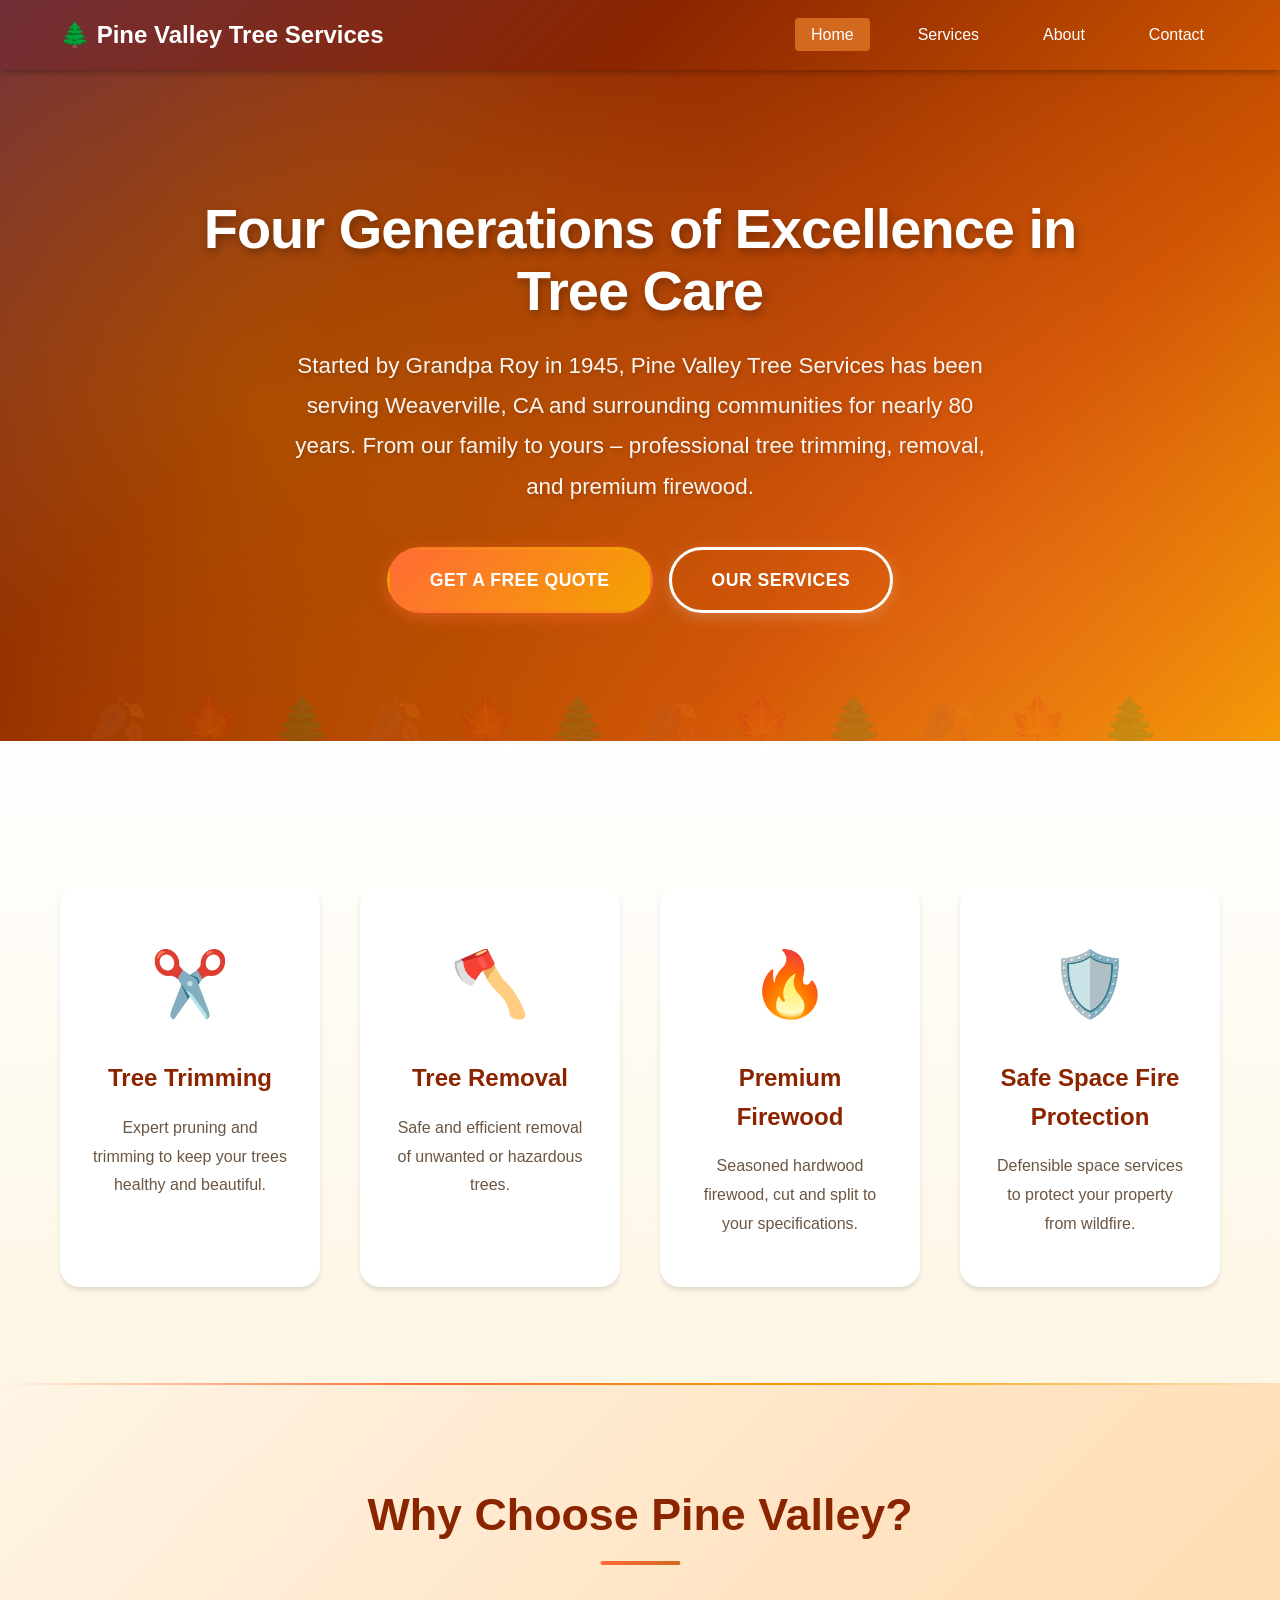
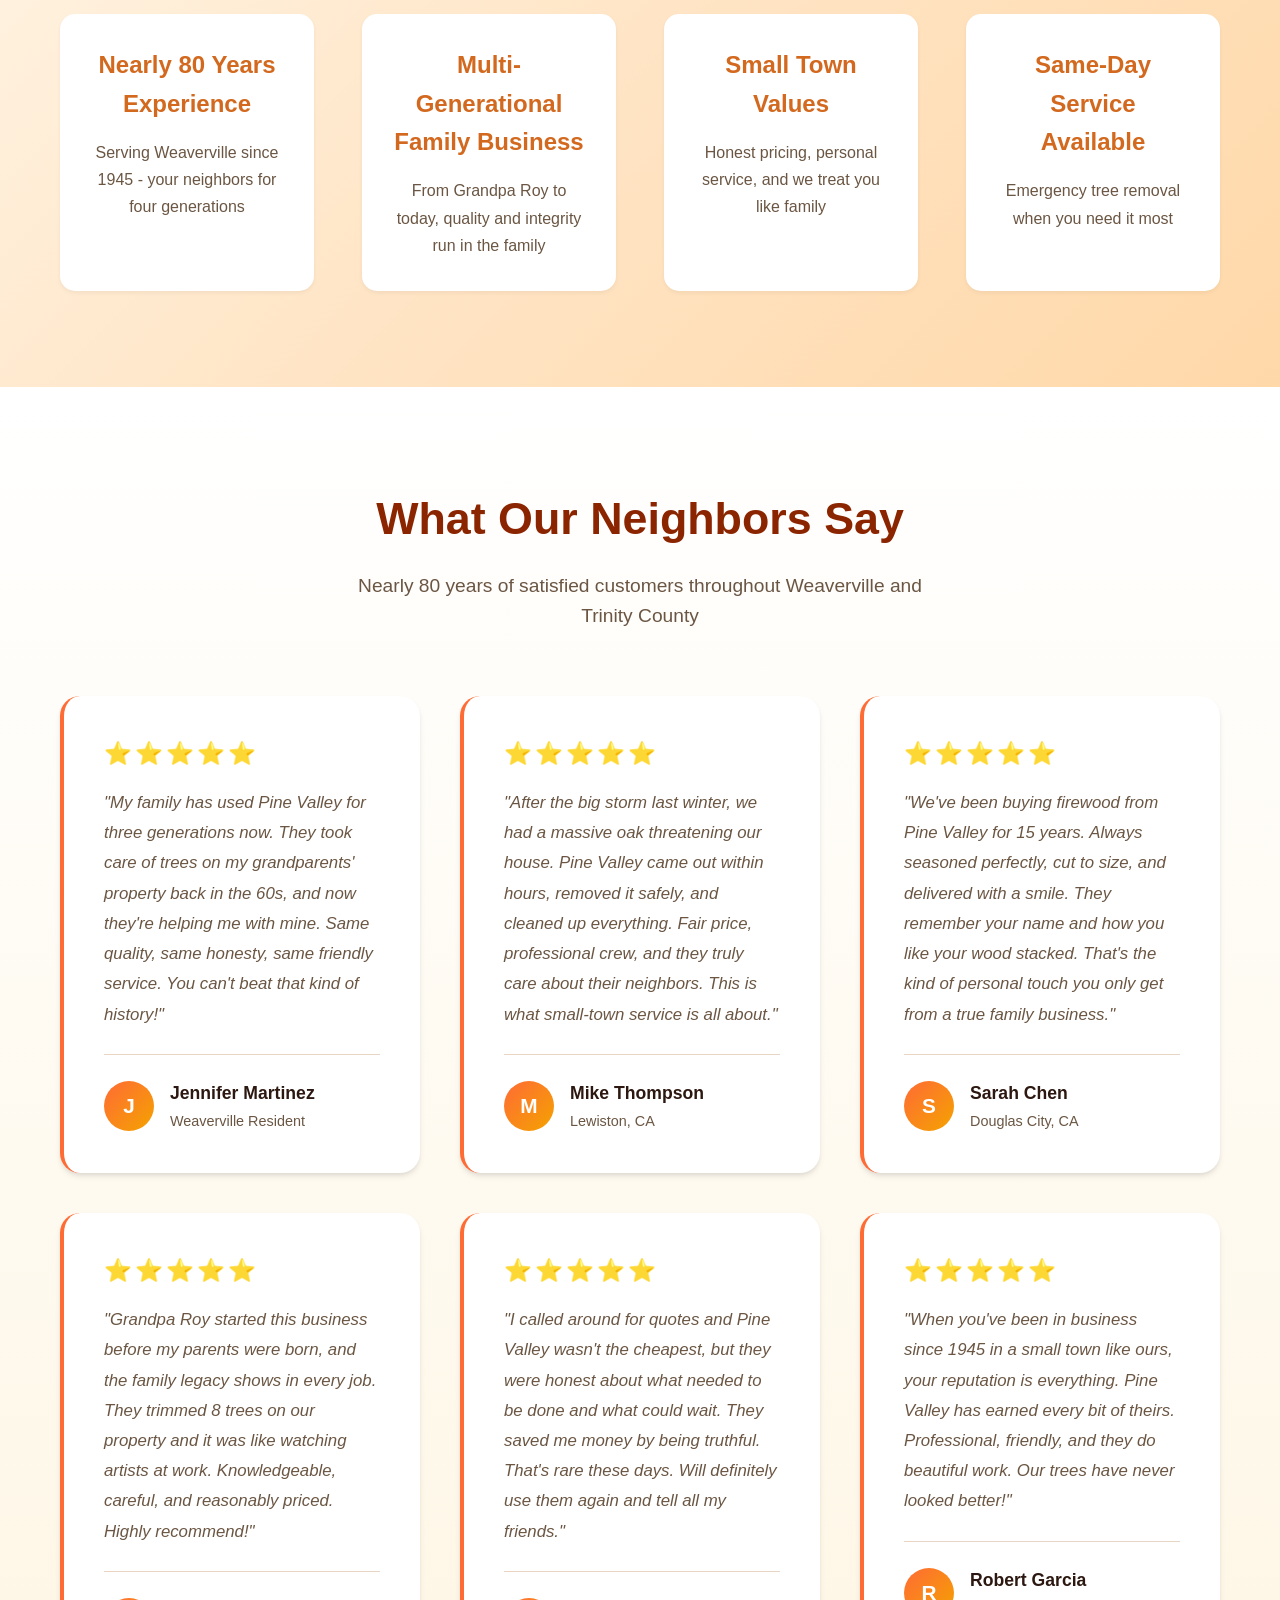
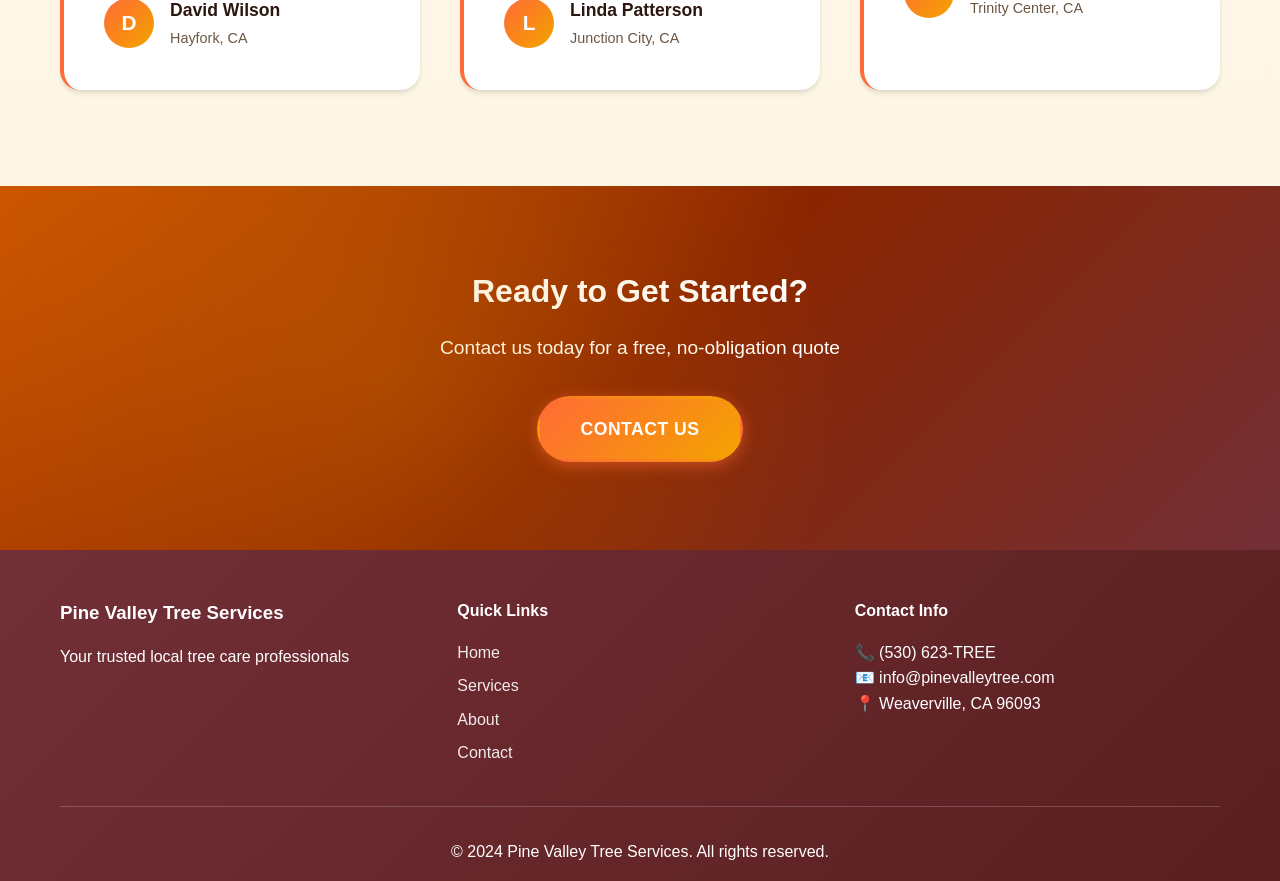
==== commit 891d6a2d: "Add Safe Space fire protection services - Added comprehensive Safe Space fire protection service to " ====
--- a/index.html
+++ b/index.html
@@ -53,8 +53,8 @@
                     </div>
                     <div class="feature-card">
                         <div class="feature-icon">🛡️</div>
-                        <h3>Fully Insured</h3>
-                        <p>Licensed and insured for your peace of mind.</p>
+                        <h3>Safe Space Fire Protection</h3>
+                        <p>Defensible space services to protect your property from wildfire.</p>
                     </div>
                 </div>
             </div>
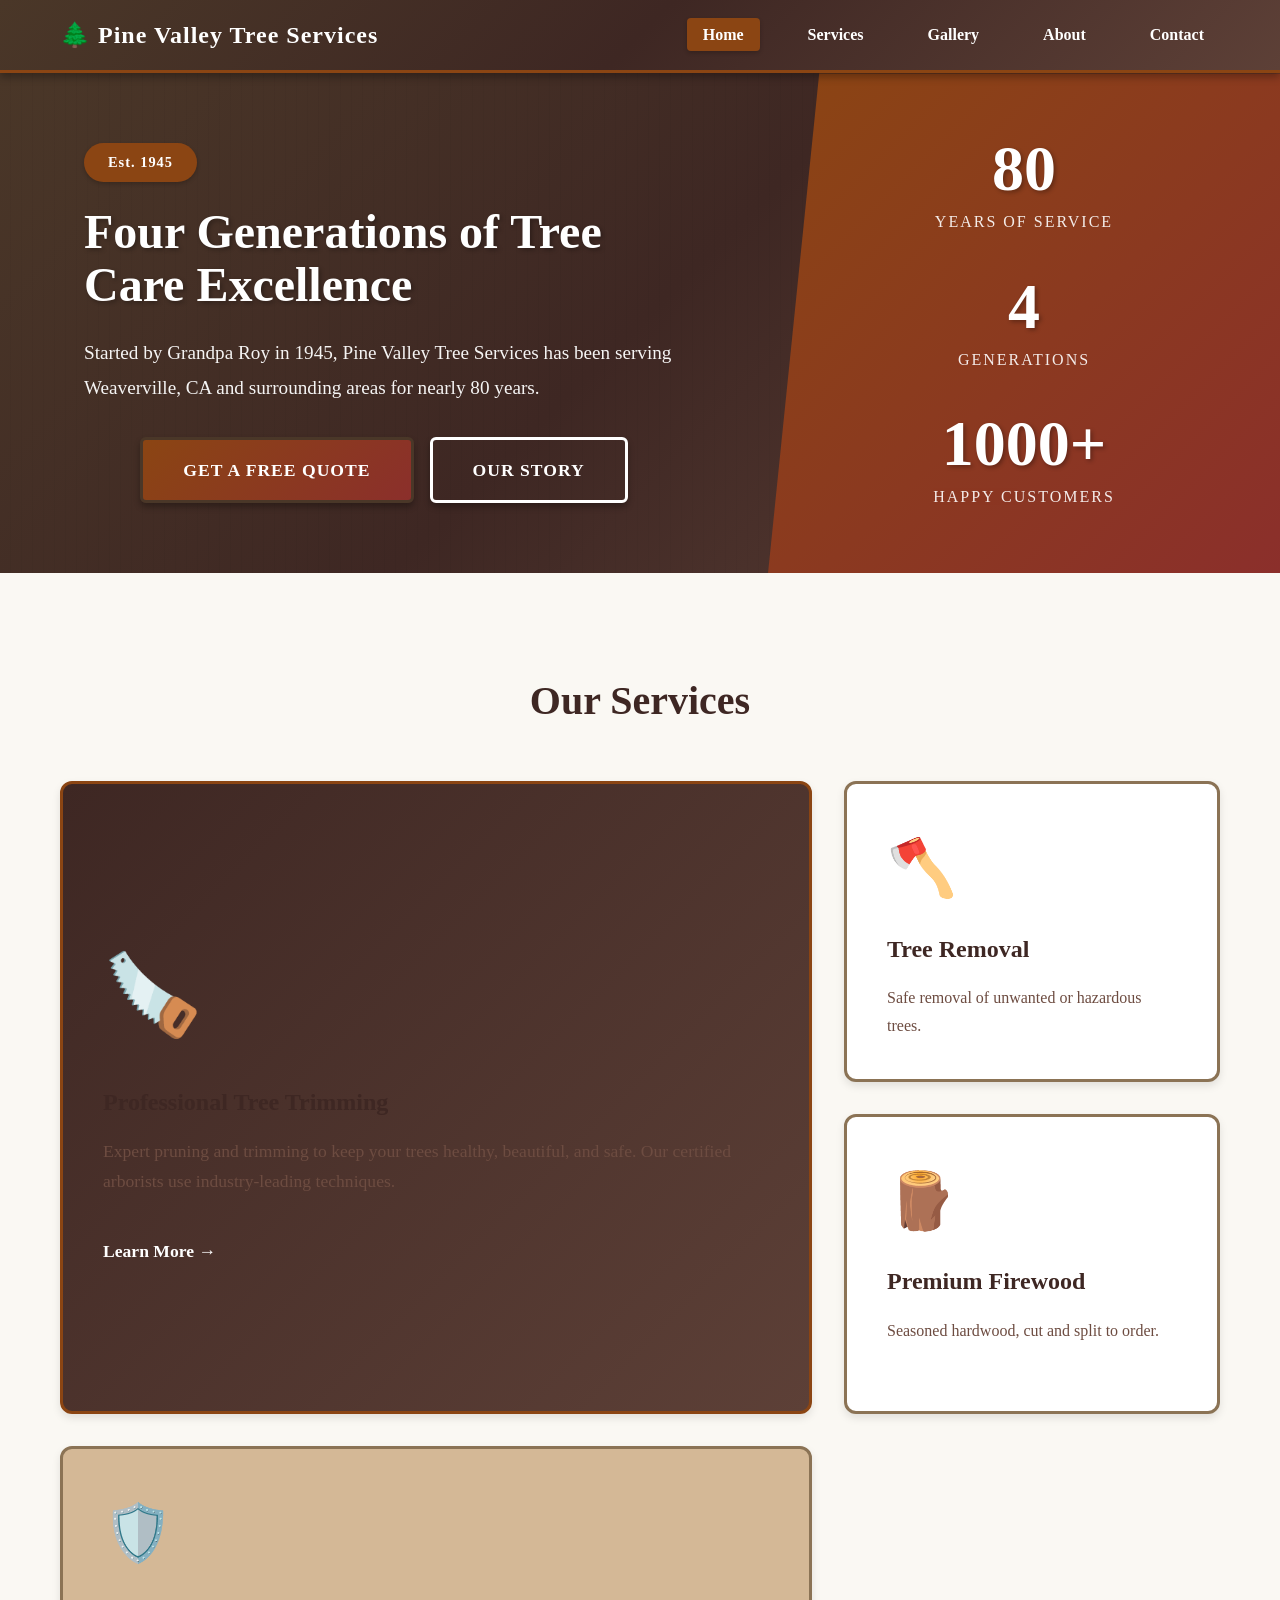
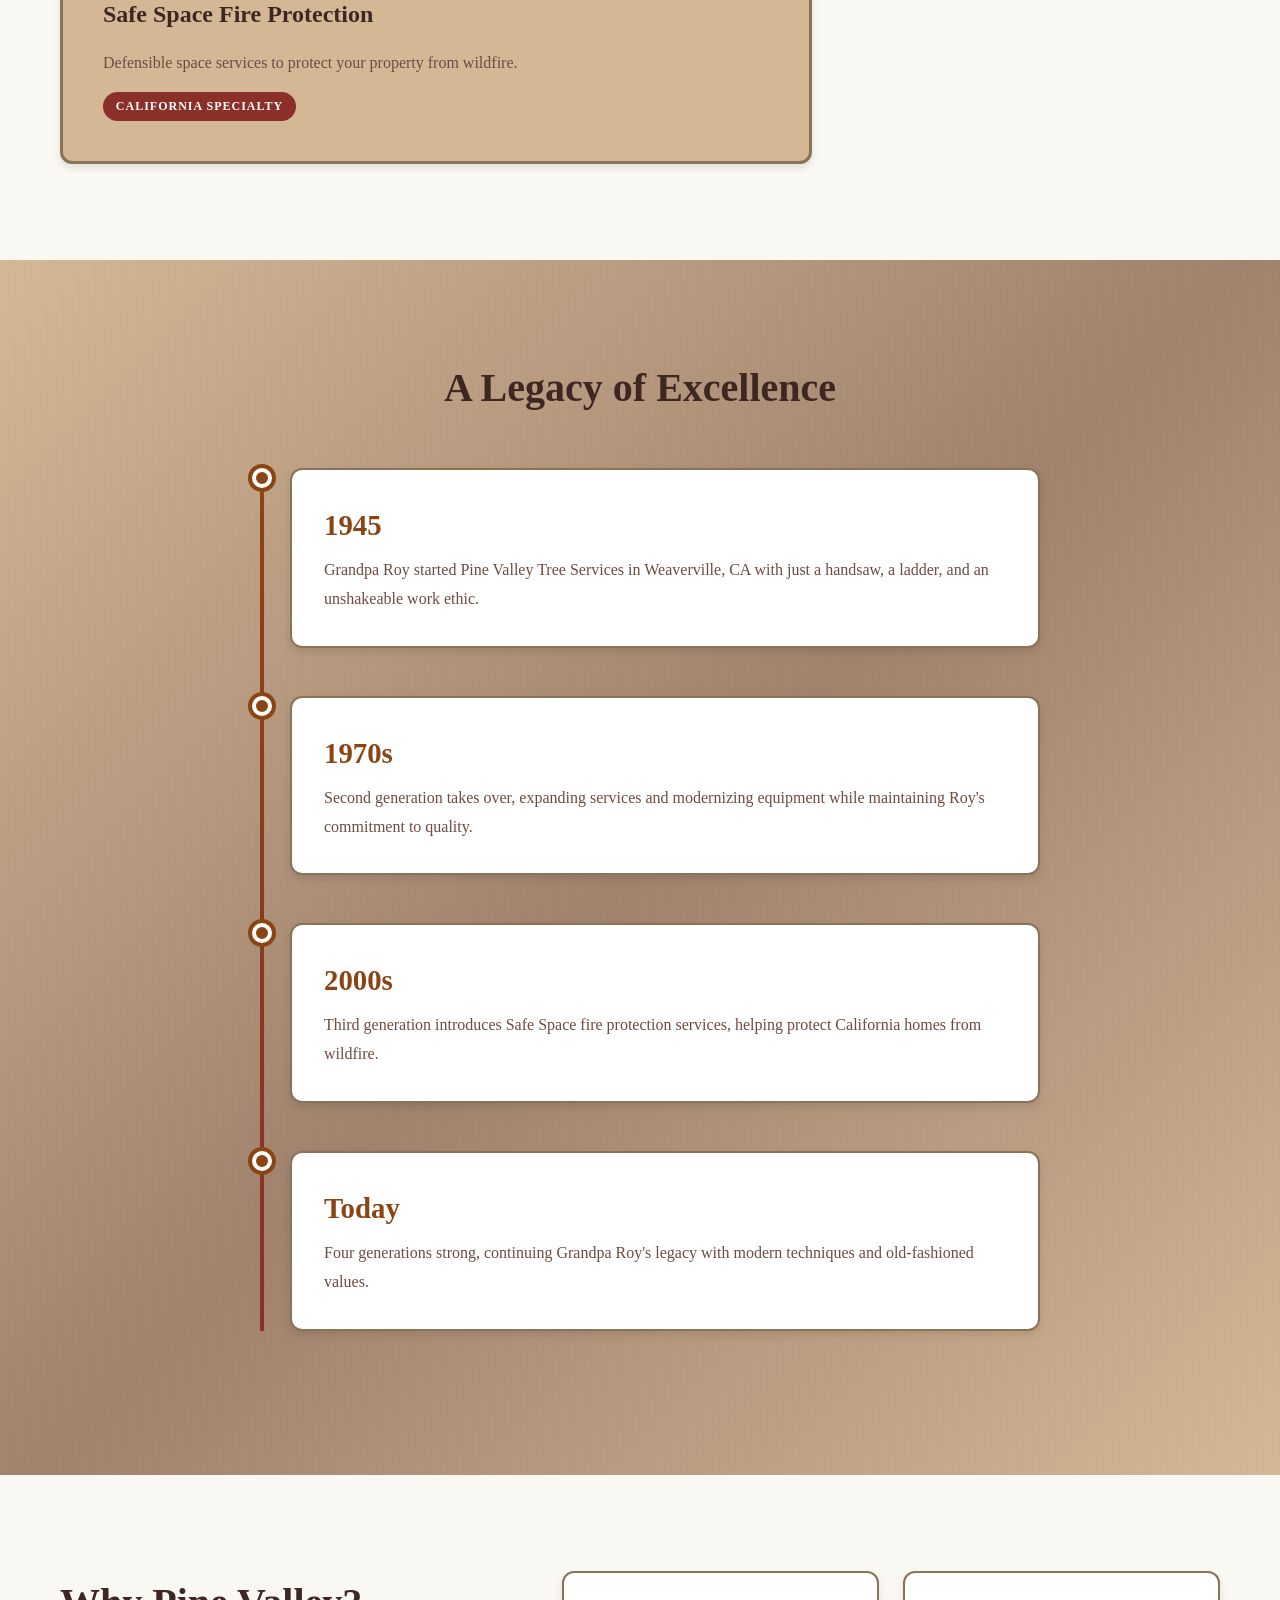
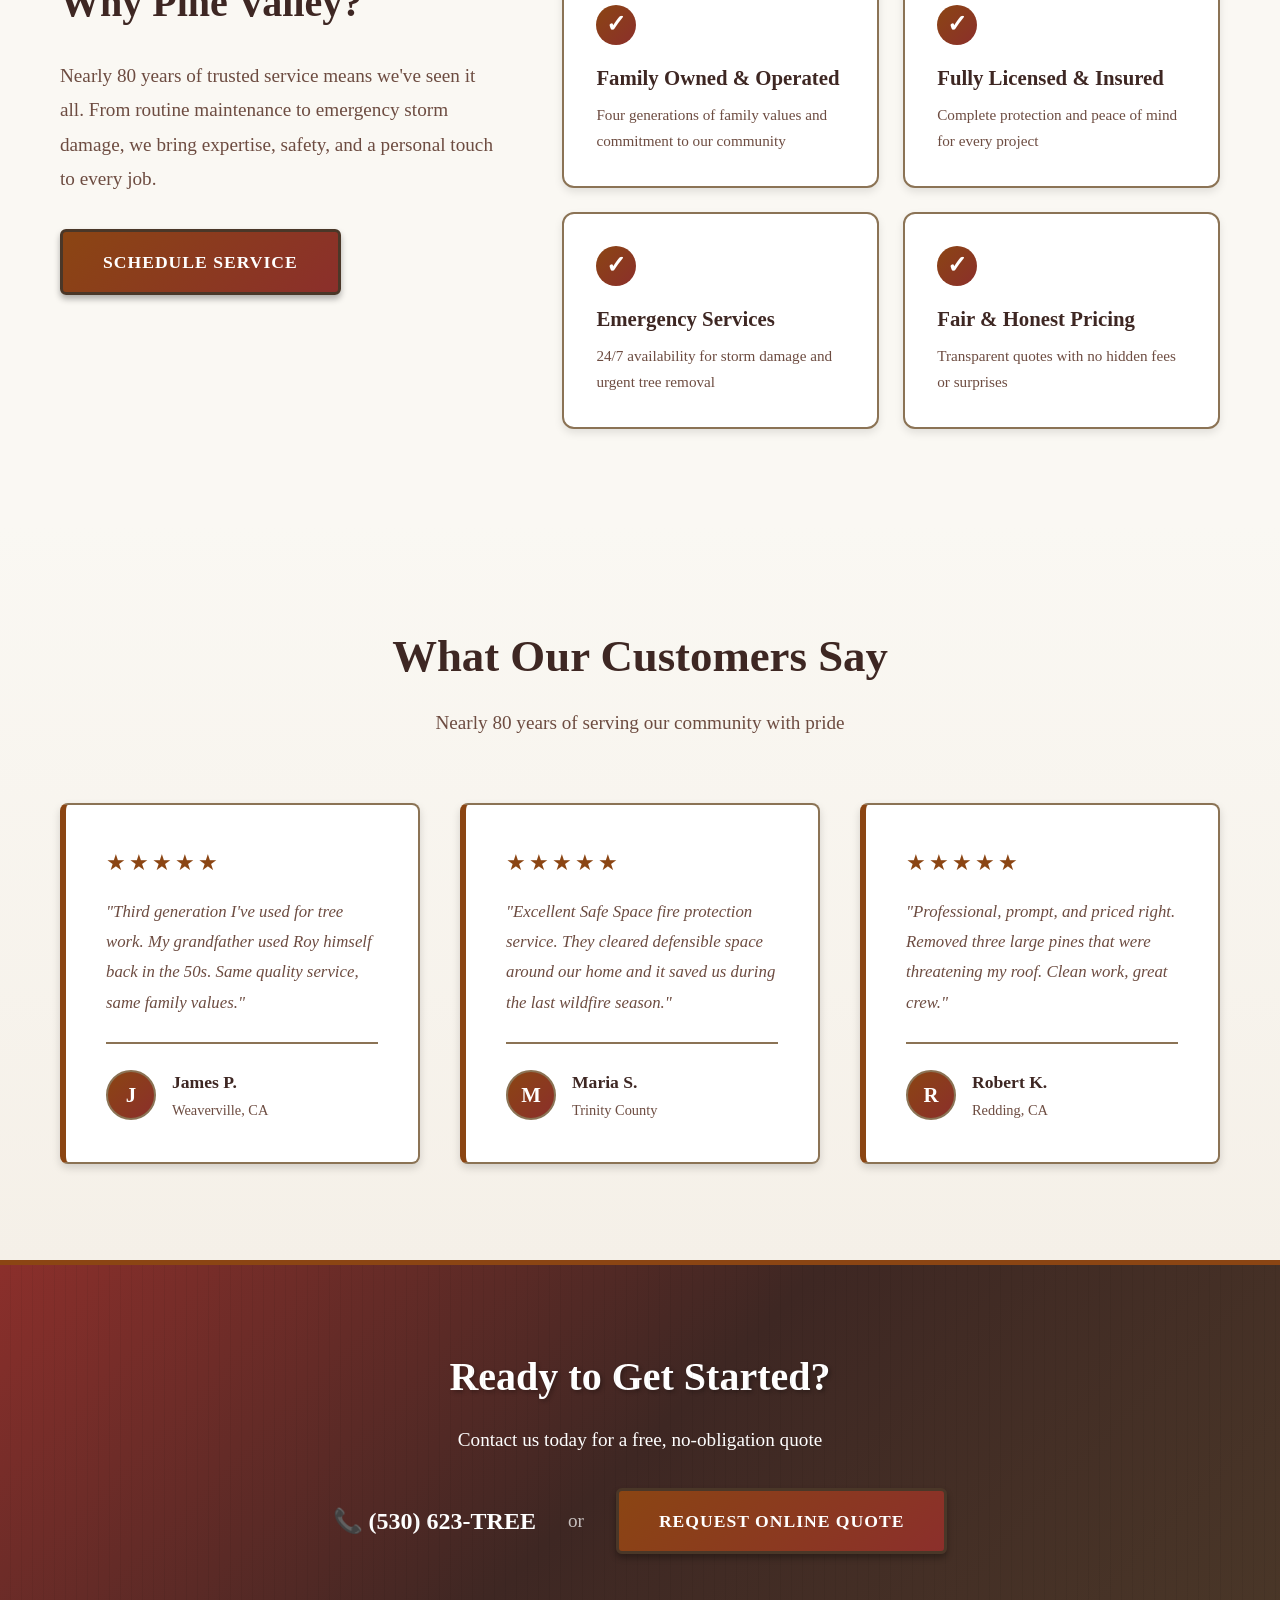
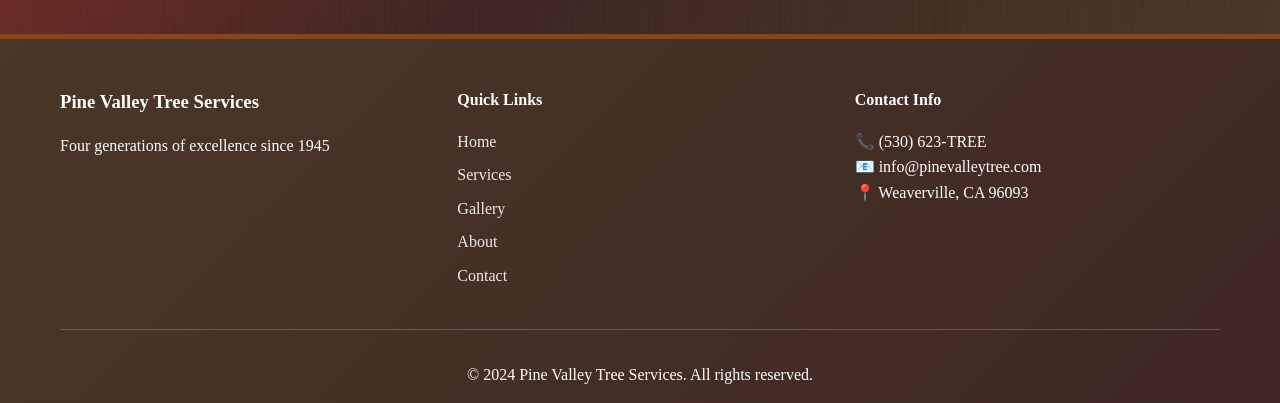
==== commit 7927302a: "Complete layout redesign with unique asymmetric design Major Changes: - Replace scissors icon with c" ====
--- a/index.html
+++ b/index.html
@@ -15,6 +15,7 @@
             <ul class="nav-menu">
                 <li><a href="index.html" class="active">Home</a></li>
                 <li><a href="services.html">Services</a></li>
+                <li><a href="gallery.html">Gallery</a></li>
                 <li><a href="about.html">About</a></li>
                 <li><a href="contact.html">Contact</a></li>
             </ul>
@@ -22,142 +23,185 @@
     </header>
 
     <main>
-        <section class="hero">
-            <div class="hero-content">
-                <h2>Four Generations of Excellence in Tree Care</h2>
-                <p>Started by Grandpa Roy in 1945, Pine Valley Tree Services has been serving Weaverville, CA and surrounding communities for nearly 80 years. From our family to yours – professional tree trimming, removal, and premium firewood.</p>
-                <div class="cta-buttons">
-                    <a href="contact.html" class="btn btn-primary">Get a Free Quote</a>
-                    <a href="services.html" class="btn btn-secondary">Our Services</a>
-                </div>
-            </div>
-        </section>
-
-        <section class="features">
-            <div class="container">
-                <div class="feature-grid">
-                    <div class="feature-card">
-                        <div class="feature-icon">✂️</div>
-                        <h3>Tree Trimming</h3>
-                        <p>Expert pruning and trimming to keep your trees healthy and beautiful.</p>
-                    </div>
-                    <div class="feature-card">
-                        <div class="feature-icon">🪓</div>
+        <!-- Split Hero Section -->
+        <section class="hero-split">
+            <div class="hero-left">
+                <div class="hero-content">
+                    <span class="hero-badge">Est. 1945</span>
+                    <h2>Four Generations of Tree Care Excellence</h2>
+                    <p>Started by Grandpa Roy in 1945, Pine Valley Tree Services has been serving Weaverville, CA and surrounding areas for nearly 80 years.</p>
+                    <div class="cta-buttons">
+                        <a href="contact.html" class="btn btn-primary">Get a Free Quote</a>
+                        <a href="about.html" class="btn btn-secondary">Our Story</a>
+                    </div>
+                </div>
+            </div>
+            <div class="hero-right">
+                <div class="hero-stats">
+                    <div class="stat-item">
+                        <span class="stat-number">80</span>
+                        <span class="stat-label">Years of Service</span>
+                    </div>
+                    <div class="stat-item">
+                        <span class="stat-number">4</span>
+                        <span class="stat-label">Generations</span>
+                    </div>
+                    <div class="stat-item">
+                        <span class="stat-number">1000+</span>
+                        <span class="stat-label">Happy Customers</span>
+                    </div>
+                </div>
+            </div>
+        </section>
+
+        <!-- Services with Mixed Layout -->
+        <section class="services-showcase">
+            <div class="container">
+                <h2 class="section-title">Our Services</h2>
+
+                <div class="services-grid">
+                    <!-- Large featured service -->
+                    <div class="service-card service-card-large">
+                        <div class="service-icon-large">🪚</div>
+                        <h3>Professional Tree Trimming</h3>
+                        <p>Expert pruning and trimming to keep your trees healthy, beautiful, and safe. Our certified arborists use industry-leading techniques.</p>
+                        <a href="services.html" class="service-link">Learn More →</a>
+                    </div>
+
+                    <!-- Smaller cards -->
+                    <div class="service-card">
+                        <div class="service-icon">🪓</div>
                         <h3>Tree Removal</h3>
-                        <p>Safe and efficient removal of unwanted or hazardous trees.</p>
-                    </div>
-                    <div class="feature-card">
-                        <div class="feature-icon">🔥</div>
+                        <p>Safe removal of unwanted or hazardous trees.</p>
+                    </div>
+
+                    <div class="service-card">
+                        <div class="service-icon">🪵</div>
                         <h3>Premium Firewood</h3>
-                        <p>Seasoned hardwood firewood, cut and split to your specifications.</p>
-                    </div>
-                    <div class="feature-card">
-                        <div class="feature-icon">🛡️</div>
+                        <p>Seasoned hardwood, cut and split to order.</p>
+                    </div>
+
+                    <div class="service-card service-card-highlight">
+                        <div class="service-icon">🛡️</div>
                         <h3>Safe Space Fire Protection</h3>
                         <p>Defensible space services to protect your property from wildfire.</p>
-                    </div>
-                </div>
-            </div>
-        </section>
-
-        <section class="why-choose">
-            <div class="container">
-                <h2>Why Choose Pine Valley?</h2>
-                <div class="benefits">
-                    <div class="benefit">
-                        <h4>Nearly 80 Years Experience</h4>
-                        <p>Serving Weaverville since 1945 - your neighbors for four generations</p>
-                    </div>
-                    <div class="benefit">
-                        <h4>Multi-Generational Family Business</h4>
-                        <p>From Grandpa Roy to today, quality and integrity run in the family</p>
-                    </div>
-                    <div class="benefit">
-                        <h4>Small Town Values</h4>
-                        <p>Honest pricing, personal service, and we treat you like family</p>
-                    </div>
-                    <div class="benefit">
-                        <h4>Same-Day Service Available</h4>
-                        <p>Emergency tree removal when you need it most</p>
-                    </div>
-                </div>
-            </div>
-        </section>
-
+                        <span class="badge">California Specialty</span>
+                    </div>
+                </div>
+            </div>
+        </section>
+
+        <!-- Timeline Section -->
+        <section class="timeline-section">
+            <div class="container">
+                <h2 class="section-title">A Legacy of Excellence</h2>
+                <div class="timeline">
+                    <div class="timeline-item">
+                        <div class="timeline-marker"></div>
+                        <div class="timeline-content">
+                            <h3>1945</h3>
+                            <p>Grandpa Roy started Pine Valley Tree Services in Weaverville, CA with just a handsaw, a ladder, and an unshakeable work ethic.</p>
+                        </div>
+                    </div>
+                    <div class="timeline-item">
+                        <div class="timeline-marker"></div>
+                        <div class="timeline-content">
+                            <h3>1970s</h3>
+                            <p>Second generation takes over, expanding services and modernizing equipment while maintaining Roy's commitment to quality.</p>
+                        </div>
+                    </div>
+                    <div class="timeline-item">
+                        <div class="timeline-marker"></div>
+                        <div class="timeline-content">
+                            <h3>2000s</h3>
+                            <p>Third generation introduces Safe Space fire protection services, helping protect California homes from wildfire.</p>
+                        </div>
+                    </div>
+                    <div class="timeline-item">
+                        <div class="timeline-marker"></div>
+                        <div class="timeline-content">
+                            <h3>Today</h3>
+                            <p>Four generations strong, continuing Grandpa Roy's legacy with modern techniques and old-fashioned values.</p>
+                        </div>
+                    </div>
+                </div>
+            </div>
+        </section>
+
+        <!-- Why Choose - Asymmetric Layout -->
+        <section class="why-choose-modern">
+            <div class="container">
+                <div class="why-choose-layout">
+                    <div class="why-choose-left">
+                        <h2>Why Pine Valley?</h2>
+                        <p class="why-intro">Nearly 80 years of trusted service means we've seen it all. From routine maintenance to emergency storm damage, we bring expertise, safety, and a personal touch to every job.</p>
+                        <a href="contact.html" class="btn btn-primary">Schedule Service</a>
+                    </div>
+                    <div class="why-choose-right">
+                        <div class="benefit-card">
+                            <div class="benefit-icon">✓</div>
+                            <h4>Family Owned & Operated</h4>
+                            <p>Four generations of family values and commitment to our community</p>
+                        </div>
+                        <div class="benefit-card">
+                            <div class="benefit-icon">✓</div>
+                            <h4>Fully Licensed & Insured</h4>
+                            <p>Complete protection and peace of mind for every project</p>
+                        </div>
+                        <div class="benefit-card">
+                            <div class="benefit-icon">✓</div>
+                            <h4>Emergency Services</h4>
+                            <p>24/7 availability for storm damage and urgent tree removal</p>
+                        </div>
+                        <div class="benefit-card">
+                            <div class="benefit-icon">✓</div>
+                            <h4>Fair & Honest Pricing</h4>
+                            <p>Transparent quotes with no hidden fees or surprises</p>
+                        </div>
+                    </div>
+                </div>
+            </div>
+        </section>
+
+        <!-- Reviews Section -->
         <section class="reviews-section">
             <div class="container">
-                <h2>What Our Neighbors Say</h2>
-                <p>Nearly 80 years of satisfied customers throughout Weaverville and Trinity County</p>
+                <h2>What Our Customers Say</h2>
+                <p>Nearly 80 years of serving our community with pride</p>
 
                 <div class="reviews-grid">
                     <div class="review-card">
-                        <div class="review-stars">⭐⭐⭐⭐⭐</div>
-                        <p class="review-text">"My family has used Pine Valley for three generations now. They took care of trees on my grandparents' property back in the 60s, and now they're helping me with mine. Same quality, same honesty, same friendly service. You can't beat that kind of history!"</p>
+                        <div class="review-stars">★★★★★</div>
+                        <p class="review-text">"Third generation I've used for tree work. My grandfather used Roy himself back in the 50s. Same quality service, same family values."</p>
                         <div class="review-author">
                             <div class="review-author-initial">J</div>
                             <div class="review-author-info">
-                                <h4>Jennifer Martinez</h4>
-                                <p>Weaverville Resident</p>
+                                <h4>James P.</h4>
+                                <p>Weaverville, CA</p>
                             </div>
                         </div>
                     </div>
 
                     <div class="review-card">
-                        <div class="review-stars">⭐⭐⭐⭐⭐</div>
-                        <p class="review-text">"After the big storm last winter, we had a massive oak threatening our house. Pine Valley came out within hours, removed it safely, and cleaned up everything. Fair price, professional crew, and they truly care about their neighbors. This is what small-town service is all about."</p>
+                        <div class="review-stars">★★★★★</div>
+                        <p class="review-text">"Excellent Safe Space fire protection service. They cleared defensible space around our home and it saved us during the last wildfire season."</p>
                         <div class="review-author">
                             <div class="review-author-initial">M</div>
                             <div class="review-author-info">
-                                <h4>Mike Thompson</h4>
-                                <p>Lewiston, CA</p>
+                                <h4>Maria S.</h4>
+                                <p>Trinity County</p>
                             </div>
                         </div>
                     </div>
 
                     <div class="review-card">
-                        <div class="review-stars">⭐⭐⭐⭐⭐</div>
-                        <p class="review-text">"We've been buying firewood from Pine Valley for 15 years. Always seasoned perfectly, cut to size, and delivered with a smile. They remember your name and how you like your wood stacked. That's the kind of personal touch you only get from a true family business."</p>
-                        <div class="review-author">
-                            <div class="review-author-initial">S</div>
-                            <div class="review-author-info">
-                                <h4>Sarah Chen</h4>
-                                <p>Douglas City, CA</p>
-                            </div>
-                        </div>
-                    </div>
-
-                    <div class="review-card">
-                        <div class="review-stars">⭐⭐⭐⭐⭐</div>
-                        <p class="review-text">"Grandpa Roy started this business before my parents were born, and the family legacy shows in every job. They trimmed 8 trees on our property and it was like watching artists at work. Knowledgeable, careful, and reasonably priced. Highly recommend!"</p>
-                        <div class="review-author">
-                            <div class="review-author-initial">D</div>
-                            <div class="review-author-info">
-                                <h4>David Wilson</h4>
-                                <p>Hayfork, CA</p>
-                            </div>
-                        </div>
-                    </div>
-
-                    <div class="review-card">
-                        <div class="review-stars">⭐⭐⭐⭐⭐</div>
-                        <p class="review-text">"I called around for quotes and Pine Valley wasn't the cheapest, but they were honest about what needed to be done and what could wait. They saved me money by being truthful. That's rare these days. Will definitely use them again and tell all my friends."</p>
-                        <div class="review-author">
-                            <div class="review-author-initial">L</div>
-                            <div class="review-author-info">
-                                <h4>Linda Patterson</h4>
-                                <p>Junction City, CA</p>
-                            </div>
-                        </div>
-                    </div>
-
-                    <div class="review-card">
-                        <div class="review-stars">⭐⭐⭐⭐⭐</div>
-                        <p class="review-text">"When you've been in business since 1945 in a small town like ours, your reputation is everything. Pine Valley has earned every bit of theirs. Professional, friendly, and they do beautiful work. Our trees have never looked better!"</p>
+                        <div class="review-stars">★★★★★</div>
+                        <p class="review-text">"Professional, prompt, and priced right. Removed three large pines that were threatening my roof. Clean work, great crew."</p>
                         <div class="review-author">
                             <div class="review-author-initial">R</div>
                             <div class="review-author-info">
-                                <h4>Robert Garcia</h4>
-                                <p>Trinity Center, CA</p>
+                                <h4>Robert K.</h4>
+                                <p>Redding, CA</p>
                             </div>
                         </div>
                     </div>
@@ -165,11 +209,16 @@
             </div>
         </section>
 
+        <!-- CTA Section -->
         <section class="cta-section">
             <div class="container">
                 <h2>Ready to Get Started?</h2>
                 <p>Contact us today for a free, no-obligation quote</p>
-                <a href="contact.html" class="btn btn-primary">Contact Us</a>
+                <div class="cta-info">
+                    <a href="tel:5306237733" class="cta-phone">📞 (530) 623-TREE</a>
+                    <span class="cta-divider">or</span>
+                    <a href="contact.html" class="btn btn-primary">Request Online Quote</a>
+                </div>
             </div>
         </section>
     </main>
@@ -179,13 +228,14 @@
             <div class="footer-content">
                 <div class="footer-section">
                     <h3>Pine Valley Tree Services</h3>
-                    <p>Your trusted local tree care professionals</p>
+                    <p>Four generations of excellence since 1945</p>
                 </div>
                 <div class="footer-section">
                     <h4>Quick Links</h4>
                     <ul>
                         <li><a href="index.html">Home</a></li>
                         <li><a href="services.html">Services</a></li>
+                        <li><a href="gallery.html">Gallery</a></li>
                         <li><a href="about.html">About</a></li>
                         <li><a href="contact.html">Contact</a></li>
                     </ul>
--- a/styles.css
+++ b/styles.css
@@ -6,17 +6,21 @@
 }
 
 :root {
-    --primary-color: #8b2500;
-    --secondary-color: #d2691e;
-    --accent-color: #ff6b35;
-    --gold: #f4a300;
-    --burgundy: #722f37;
-    --burnt-orange: #cc5500;
-    --text-dark: #2c1810;
-    --text-light: #6b5643;
-    --bg-light: #fef6e4;
+    /* Rustic Log Cabin Colors */
+    --primary-color: #3e2723;
+    --secondary-color: #5d4037;
+    --accent-color: #8b4513;
+    --wood-dark: #4a3728;
+    --wood-light: #a0826d;
+    --cabin-red: #8b2f2b;
+    --forest-green: #2d4a2b;
+    --text-dark: #3e2723;
+    --text-light: #6d4c41;
+    --bg-light: #f5f0e8;
+    --bg-wood: #d4b896;
     --white: #ffffff;
-    --border-color: #e8d5c4;
+    --cream: #faf8f3;
+    --border-color: #8b7355;
 }
 
 @keyframes fadeInUp {
@@ -50,12 +54,12 @@
     }
 }
 
-@keyframes shimmer {
+@keyframes woodGrain {
     0% {
-        background-position: -1000px 0;
+        background-position: 0 0;
     }
     100% {
-        background-position: 1000px 0;
+        background-position: 100px 100px;
     }
 }
 
@@ -64,10 +68,10 @@
 }
 
 body {
-    font-family: 'Segoe UI', Tahoma, Geneva, Verdana, sans-serif;
+    font-family: 'Georgia', 'Times New Roman', serif;
     line-height: 1.6;
     color: var(--text-dark);
-    background-color: var(--white);
+    background-color: var(--cream);
     overflow-x: hidden;
 }
 
@@ -79,19 +83,14 @@
 
 /* Header and Navigation */
 header {
-    background: linear-gradient(135deg, var(--burgundy) 0%, var(--primary-color) 50%, var(--burnt-orange) 100%);
+    background: linear-gradient(135deg, var(--wood-dark) 0%, var(--primary-color) 50%, var(--secondary-color) 100%);
     color: var(--white);
     padding: 1rem 0;
-    box-shadow: 0 4px 6px -1px rgba(0, 0, 0, 0.2), 0 2px 4px -1px rgba(0, 0, 0, 0.1);
+    box-shadow: 0 4px 8px rgba(0, 0, 0, 0.3);
     position: sticky;
     top: 0;
     z-index: 1000;
-    backdrop-filter: blur(10px);
-    transition: all 0.3s ease;
-}
-
-header:hover {
-    box-shadow: 0 10px 15px -3px rgba(0, 0, 0, 0.2), 0 4px 6px -2px rgba(0, 0, 0, 0.1);
+    border-bottom: 3px solid var(--accent-color);
 }
 
 nav {
@@ -105,7 +104,9 @@
 
 .logo h1 {
     font-size: 1.5rem;
-    font-weight: 600;
+    font-weight: 700;
+    font-family: 'Georgia', serif;
+    letter-spacing: 1px;
 }
 
 .nav-menu {
@@ -117,26 +118,29 @@
 .nav-menu a {
     color: var(--white);
     text-decoration: none;
-    font-weight: 500;
-    transition: color 0.3s ease;
+    font-weight: 600;
+    transition: all 0.3s ease;
     padding: 0.5rem 1rem;
     border-radius: 4px;
+    font-family: 'Georgia', serif;
 }
 
 .nav-menu a:hover,
 .nav-menu a.active {
-    background-color: var(--secondary-color);
-    color: var(--white);
+    background-color: var(--accent-color);
+    color: var(--white);
+    box-shadow: 0 2px 4px rgba(0, 0, 0, 0.2);
 }
 
 /* Hero Section */
 .hero {
     position: relative;
-    background: linear-gradient(135deg, var(--burgundy) 0%, var(--primary-color) 30%, var(--burnt-orange) 70%, var(--gold) 100%);
+    background: linear-gradient(135deg, var(--wood-dark) 0%, var(--primary-color) 30%, var(--secondary-color) 70%, var(--accent-color) 100%);
     color: var(--white);
     padding: 8rem 2rem;
     text-align: center;
     overflow: hidden;
+    border-bottom: 5px solid var(--accent-color);
 }
 
 .hero::before {
@@ -146,23 +150,26 @@
     left: 0;
     right: 0;
     bottom: 0;
-    background:
-        radial-gradient(circle at 20% 50%, rgba(244, 163, 0, 0.3) 0%, transparent 50%),
-        radial-gradient(circle at 80% 80%, rgba(255, 107, 53, 0.3) 0%, transparent 50%),
-        radial-gradient(circle at 40% 20%, rgba(210, 105, 30, 0.2) 0%, transparent 40%);
-    animation: float 20s ease-in-out infinite;
+    background-image:
+        repeating-linear-gradient(
+            90deg,
+            transparent,
+            transparent 10px,
+            rgba(0, 0, 0, 0.03) 10px,
+            rgba(0, 0, 0, 0.03) 11px
+        );
+    pointer-events: none;
 }
 
 .hero::after {
-    content: '🍂🍁🌲🍂🍁🌲🍂🍁🌲🍂🍁🌲';
+    content: '🌲  🪓  🏔️  🌲  🪓  🏔️  🌲  🪓  🏔️';
     position: absolute;
     bottom: -20px;
     left: 0;
     right: 0;
-    font-size: 3rem;
+    font-size: 2.5rem;
     opacity: 0.15;
-    letter-spacing: 2rem;
-    animation: shimmer 10s linear infinite;
+    letter-spacing: 3rem;
 }
 
 .hero-content {
@@ -177,16 +184,17 @@
     font-size: 3.5rem;
     margin-bottom: 1.5rem;
     line-height: 1.1;
-    font-weight: 800;
-    text-shadow: 2px 4px 8px rgba(0, 0, 0, 0.3);
+    font-weight: 700;
+    text-shadow: 3px 3px 6px rgba(0, 0, 0, 0.5);
     letter-spacing: -1px;
+    font-family: 'Georgia', serif;
 }
 
 .hero p {
     font-size: 1.4rem;
     margin-bottom: 2.5rem;
     opacity: 0.95;
-    text-shadow: 1px 2px 4px rgba(0, 0, 0, 0.2);
+    text-shadow: 2px 2px 4px rgba(0, 0, 0, 0.3);
     line-height: 1.8;
     max-width: 700px;
     margin-left: auto;
@@ -205,16 +213,18 @@
     display: inline-block;
     padding: 1rem 2.5rem;
     text-decoration: none;
-    border-radius: 50px;
+    border-radius: 6px;
     font-weight: 700;
-    transition: all 0.3s cubic-bezier(0.4, 0, 0.2, 1);
+    transition: all 0.3s ease;
     cursor: pointer;
     border: 3px solid transparent;
     position: relative;
     overflow: hidden;
     font-size: 1.1rem;
-    letter-spacing: 0.5px;
+    letter-spacing: 1px;
     text-transform: uppercase;
+    font-family: 'Georgia', serif;
+    box-shadow: 0 4px 6px rgba(0, 0, 0, 0.3);
 }
 
 .btn::before {
@@ -225,7 +235,7 @@
     width: 0;
     height: 0;
     border-radius: 50%;
-    background: rgba(255, 255, 255, 0.3);
+    background: rgba(255, 255, 255, 0.2);
     transform: translate(-50%, -50%);
     transition: width 0.6s, height 0.6s;
 }
@@ -236,34 +246,32 @@
 }
 
 .btn-primary {
-    background: linear-gradient(135deg, var(--accent-color) 0%, var(--gold) 100%);
-    color: var(--white);
-    box-shadow: 0 4px 15px rgba(255, 107, 53, 0.5);
+    background: linear-gradient(135deg, var(--accent-color) 0%, var(--cabin-red) 100%);
+    color: var(--white);
+    border-color: var(--wood-dark);
 }
 
 .btn-primary:hover {
-    transform: translateY(-3px) scale(1.05);
-    box-shadow: 0 8px 25px rgba(255, 107, 53, 0.6);
+    transform: translateY(-3px);
+    box-shadow: 0 6px 12px rgba(0, 0, 0, 0.4);
 }
 
 .btn-secondary {
     background-color: transparent;
     color: var(--white);
     border-color: var(--white);
-    box-shadow: 0 4px 15px rgba(255, 255, 255, 0.2);
 }
 
 .btn-secondary:hover {
     background-color: var(--white);
     color: var(--primary-color);
-    transform: translateY(-3px) scale(1.05);
-    box-shadow: 0 8px 25px rgba(255, 255, 255, 0.4);
+    transform: translateY(-3px);
 }
 
 /* Features Section */
 .features {
     padding: 6rem 0;
-    background: linear-gradient(180deg, var(--white) 0%, var(--bg-light) 100%);
+    background: linear-gradient(180deg, var(--cream) 0%, var(--bg-light) 100%);
 }
 
 .feature-grid {
@@ -277,9 +285,10 @@
     text-align: center;
     padding: 3rem 2rem;
     background: var(--white);
-    border-radius: 20px;
-    transition: all 0.4s cubic-bezier(0.4, 0, 0.2, 1);
-    box-shadow: 0 4px 6px -1px rgba(0, 0, 0, 0.1), 0 2px 4px -1px rgba(0, 0, 0, 0.06);
+    border-radius: 8px;
+    transition: all 0.4s ease;
+    box-shadow: 0 4px 8px rgba(0, 0, 0, 0.15);
+    border: 3px solid var(--border-color);
     position: relative;
     overflow: hidden;
 }
@@ -290,8 +299,8 @@
     top: 0;
     left: 0;
     width: 100%;
-    height: 4px;
-    background: linear-gradient(90deg, var(--accent-color), var(--secondary-color));
+    height: 6px;
+    background: linear-gradient(90deg, var(--accent-color), var(--cabin-red));
     transform: scaleX(0);
     transition: transform 0.3s ease;
 }
@@ -301,8 +310,9 @@
 }
 
 .feature-card:hover {
-    transform: translateY(-10px) scale(1.02);
-    box-shadow: 0 20px 25px -5px rgba(0, 0, 0, 0.1), 0 10px 10px -5px rgba(0, 0, 0, 0.04);
+    transform: translateY(-10px);
+    box-shadow: 0 8px 16px rgba(0, 0, 0, 0.25);
+    border-color: var(--accent-color);
 }
 
 .feature-icon {
@@ -329,6 +339,7 @@
     margin-bottom: 1rem;
     font-size: 1.5rem;
     font-weight: 700;
+    font-family: 'Georgia', serif;
 }
 
 .feature-card p {
@@ -339,8 +350,10 @@
 /* Why Choose Section */
 .why-choose {
     padding: 6rem 0;
-    background: linear-gradient(135deg, #fff5e6 0%, #ffe4c4 50%, #ffd8a8 100%);
+    background: linear-gradient(135deg, var(--bg-wood) 0%, var(--wood-light) 50%, var(--bg-wood) 100%);
     position: relative;
+    border-top: 5px solid var(--accent-color);
+    border-bottom: 5px solid var(--accent-color);
 }
 
 .why-choose::before {
@@ -349,8 +362,16 @@
     top: 0;
     left: 0;
     right: 0;
-    height: 2px;
-    background: linear-gradient(90deg, transparent, var(--accent-color), var(--gold), transparent);
+    bottom: 0;
+    background-image:
+        repeating-linear-gradient(
+            90deg,
+            transparent,
+            transparent 15px,
+            rgba(0, 0, 0, 0.02) 15px,
+            rgba(0, 0, 0, 0.02) 16px
+        );
+    pointer-events: none;
 }
 
 .why-choose h2 {
@@ -359,22 +380,8 @@
     font-size: 2.8rem;
     margin-bottom: 4rem;
     font-weight: 800;
-    position: relative;
-    display: inline-block;
-    left: 50%;
-    transform: translateX(-50%);
-}
-
-.why-choose h2::after {
-    content: '';
-    position: absolute;
-    bottom: -15px;
-    left: 50%;
-    transform: translateX(-50%);
-    width: 80px;
-    height: 4px;
-    background: linear-gradient(90deg, var(--accent-color), var(--secondary-color));
-    border-radius: 2px;
+    font-family: 'Georgia', serif;
+    text-shadow: 1px 1px 2px rgba(0, 0, 0, 0.1);
 }
 
 .benefits {
@@ -387,14 +394,16 @@
     text-align: center;
     padding: 2rem;
     background: var(--white);
-    border-radius: 15px;
+    border-radius: 8px;
     transition: all 0.3s ease;
-    box-shadow: 0 2px 4px rgba(0, 0, 0, 0.05);
+    box-shadow: 0 4px 8px rgba(0, 0, 0, 0.15);
+    border: 2px solid var(--border-color);
 }
 
 .benefit:hover {
     transform: translateY(-5px);
-    box-shadow: 0 10px 20px rgba(0, 0, 0, 0.1);
+    box-shadow: 0 8px 16px rgba(0, 0, 0, 0.2);
+    border-color: var(--accent-color);
 }
 
 .benefit h4 {
@@ -402,6 +411,7 @@
     font-size: 1.5rem;
     margin-bottom: 1rem;
     font-weight: 700;
+    font-family: 'Georgia', serif;
 }
 
 .benefit p {
@@ -411,12 +421,13 @@
 
 /* CTA Section */
 .cta-section {
-    background: linear-gradient(135deg, var(--burnt-orange) 0%, var(--primary-color) 50%, var(--burgundy) 100%);
+    background: linear-gradient(135deg, var(--cabin-red) 0%, var(--primary-color) 50%, var(--wood-dark) 100%);
     color: var(--white);
     padding: 5rem 2rem;
     text-align: center;
     position: relative;
     overflow: hidden;
+    border-top: 5px solid var(--accent-color);
 }
 
 .cta-section::before {
@@ -426,14 +437,22 @@
     left: 0;
     right: 0;
     bottom: 0;
-    background:
-        radial-gradient(circle at 30% 50%, rgba(244, 163, 0, 0.2) 0%, transparent 50%);
-    animation: float 15s ease-in-out infinite;
+    background-image:
+        repeating-linear-gradient(
+            90deg,
+            transparent,
+            transparent 10px,
+            rgba(0, 0, 0, 0.05) 10px,
+            rgba(0, 0, 0, 0.05) 11px
+        );
+    pointer-events: none;
 }
 
 .cta-section h2 {
-    font-size: 2rem;
+    font-size: 2.5rem;
     margin-bottom: 1rem;
+    font-family: 'Georgia', serif;
+    text-shadow: 2px 2px 4px rgba(0, 0, 0, 0.3);
 }
 
 .cta-section p {
@@ -443,12 +462,13 @@
 
 /* Page Header */
 .page-header {
-    background: linear-gradient(135deg, var(--burgundy) 0%, var(--primary-color) 50%, var(--burnt-orange) 100%);
+    background: linear-gradient(135deg, var(--wood-dark) 0%, var(--primary-color) 50%, var(--accent-color) 100%);
     color: var(--white);
     padding: 4rem 2rem;
     text-align: center;
     position: relative;
     overflow: hidden;
+    border-bottom: 5px solid var(--cabin-red);
 }
 
 .page-header::before {
@@ -458,19 +478,35 @@
     left: 0;
     right: 0;
     bottom: 0;
-    background:
-        radial-gradient(circle at 70% 30%, rgba(244, 163, 0, 0.2) 0%, transparent 50%);
-    animation: float 20s ease-in-out infinite;
+    background-image:
+        repeating-linear-gradient(
+            90deg,
+            transparent,
+            transparent 10px,
+            rgba(0, 0, 0, 0.03) 10px,
+            rgba(0, 0, 0, 0.03) 11px
+        );
+    pointer-events: none;
 }
 
 .page-header h1 {
     font-size: 2.5rem;
     margin-bottom: 0.5rem;
+    font-family: 'Georgia', serif;
+    text-shadow: 2px 2px 4px rgba(0, 0, 0, 0.3);
+    position: relative;
+    z-index: 1;
+}
+
+.page-header p {
+    position: relative;
+    z-index: 1;
 }
 
 /* Services Detail */
 .services-detail {
     padding: 4rem 0;
+    background-color: var(--cream);
 }
 
 .service-item {
@@ -478,9 +514,17 @@
     gap: 2rem;
     margin-bottom: 3rem;
     padding: 2rem;
-    background-color: var(--bg-light);
+    background-color: var(--white);
     border-radius: 8px;
     align-items: flex-start;
+    border: 2px solid var(--border-color);
+    box-shadow: 0 4px 8px rgba(0, 0, 0, 0.1);
+    transition: all 0.3s ease;
+}
+
+.service-item:hover {
+    border-color: var(--accent-color);
+    box-shadow: 0 6px 12px rgba(0, 0, 0, 0.15);
 }
 
 .service-icon {
@@ -491,6 +535,7 @@
 .service-content h2 {
     color: var(--primary-color);
     margin-bottom: 1rem;
+    font-family: 'Georgia', serif;
 }
 
 .service-content ul {
@@ -506,18 +551,22 @@
 /* Service Areas */
 .service-areas {
     padding: 3rem 0;
-    background-color: var(--bg-light);
-    text-align: center;
+    background: linear-gradient(135deg, var(--bg-wood) 0%, var(--wood-light) 100%);
+    text-align: center;
+    border-top: 3px solid var(--accent-color);
+    border-bottom: 3px solid var(--accent-color);
 }
 
 .service-areas h2 {
     color: var(--primary-color);
     margin-bottom: 1rem;
+    font-family: 'Georgia', serif;
 }
 
 /* About Content */
 .about-content {
     padding: 4rem 0;
+    background-color: var(--cream);
 }
 
 .about-story {
@@ -528,6 +577,7 @@
     color: var(--primary-color);
     margin-bottom: 1.5rem;
     font-size: 2rem;
+    font-family: 'Georgia', serif;
 }
 
 .about-story p {
@@ -545,6 +595,7 @@
     margin-bottom: 2rem;
     font-size: 2rem;
     text-align: center;
+    font-family: 'Georgia', serif;
 }
 
 .values-grid {
@@ -554,28 +605,40 @@
 }
 
 .value-card {
-    background-color: var(--bg-light);
+    background-color: var(--white);
     padding: 2rem;
     border-radius: 8px;
     text-align: center;
+    border: 2px solid var(--border-color);
+    box-shadow: 0 4px 8px rgba(0, 0, 0, 0.1);
+    transition: all 0.3s ease;
+}
+
+.value-card:hover {
+    border-color: var(--accent-color);
+    transform: translateY(-3px);
 }
 
 .value-card h3 {
     color: var(--secondary-color);
     margin-bottom: 1rem;
     font-size: 1.3rem;
+    font-family: 'Georgia', serif;
 }
 
 .qualifications {
-    background-color: var(--bg-light);
+    background-color: var(--white);
     padding: 2rem;
     border-radius: 8px;
     margin: 3rem 0;
+    border: 2px solid var(--border-color);
+    box-shadow: 0 4px 8px rgba(0, 0, 0, 0.1);
 }
 
 .qualifications h2 {
     color: var(--primary-color);
     margin-bottom: 1.5rem;
+    font-family: 'Georgia', serif;
 }
 
 .qualifications ul {
@@ -594,6 +657,7 @@
 .team-section h2 {
     color: var(--primary-color);
     margin-bottom: 1rem;
+    font-family: 'Georgia', serif;
 }
 
 .team-section p {
@@ -604,7 +668,7 @@
 /* Contact Info */
 .contact-info {
     padding: 3rem 0;
-    background-color: var(--bg-light);
+    background: linear-gradient(135deg, var(--bg-wood) 0%, var(--wood-light) 100%);
 }
 
 .contact-cards {
@@ -618,7 +682,14 @@
     padding: 2rem;
     border-radius: 8px;
     text-align: center;
-    box-shadow: 0 2px 5px rgba(0,0,0,0.1);
+    box-shadow: 0 4px 8px rgba(0, 0, 0, 0.15);
+    border: 2px solid var(--border-color);
+    transition: all 0.3s ease;
+}
+
+.contact-card:hover {
+    border-color: var(--accent-color);
+    transform: translateY(-3px);
 }
 
 .contact-icon {
@@ -629,6 +700,7 @@
 .contact-card h3 {
     color: var(--primary-color);
     margin-bottom: 0.5rem;
+    font-family: 'Georgia', serif;
 }
 
 .contact-card .note {
@@ -640,6 +712,7 @@
 /* Forms Section */
 .forms-section {
     padding: 4rem 0;
+    background-color: var(--cream);
 }
 
 .forms-grid {
@@ -650,14 +723,17 @@
 }
 
 .form-container {
-    background-color: var(--bg-light);
+    background-color: var(--white);
     padding: 2rem;
     border-radius: 8px;
+    border: 2px solid var(--border-color);
+    box-shadow: 0 4px 8px rgba(0, 0, 0, 0.1);
 }
 
 .form-container h2 {
     color: var(--primary-color);
     margin-bottom: 0.5rem;
+    font-family: 'Georgia', serif;
 }
 
 .form-container > p {
@@ -680,6 +756,7 @@
     color: var(--text-dark);
     font-weight: 600;
     margin-bottom: 0.5rem;
+    font-family: 'Georgia', serif;
 }
 
 .form-group input,
@@ -691,13 +768,15 @@
     font-size: 1rem;
     font-family: inherit;
     transition: border-color 0.3s ease;
+    background-color: var(--cream);
 }
 
 .form-group input:focus,
 .form-group select:focus,
 .form-group textarea:focus {
     outline: none;
-    border-color: var(--secondary-color);
+    border-color: var(--accent-color);
+    background-color: var(--white);
 }
 
 .form-group textarea {
@@ -711,24 +790,26 @@
 }
 
 .form-note {
-    background-color: #fff3cd;
-    border: 1px solid #ffc107;
+    background-color: #fff9e6;
+    border: 2px solid var(--accent-color);
     padding: 1rem;
     border-radius: 4px;
     text-align: center;
-    color: #856404;
+    color: var(--text-dark);
 }
 
 /* Service Hours */
 .service-hours {
     padding: 3rem 0;
-    background-color: var(--bg-light);
+    background: linear-gradient(135deg, var(--bg-wood) 0%, var(--wood-light) 100%);
+    border-top: 3px solid var(--accent-color);
 }
 
 .service-hours h2 {
     color: var(--primary-color);
     text-align: center;
     margin-bottom: 2rem;
+    font-family: 'Georgia', serif;
 }
 
 .hours-grid {
@@ -744,17 +825,19 @@
     background-color: var(--white);
     padding: 1.5rem;
     border-radius: 8px;
+    border: 2px solid var(--border-color);
 }
 
 .hours-item strong {
     color: var(--primary-color);
     font-size: 1.1rem;
+    font-family: 'Georgia', serif;
 }
 
 /* Reviews/Testimonials Section */
 .reviews-section {
     padding: 6rem 0;
-    background: linear-gradient(180deg, var(--white) 0%, var(--bg-light) 100%);
+    background: linear-gradient(180deg, var(--cream) 0%, var(--bg-light) 100%);
 }
 
 .reviews-section h2 {
@@ -763,6 +846,7 @@
     font-size: 2.8rem;
     margin-bottom: 1rem;
     font-weight: 800;
+    font-family: 'Georgia', serif;
 }
 
 .reviews-section > .container > p {
@@ -785,20 +869,21 @@
 .review-card {
     background: var(--white);
     padding: 2.5rem;
-    border-radius: 20px;
-    box-shadow: 0 4px 6px -1px rgba(0, 0, 0, 0.1), 0 2px 4px -1px rgba(0, 0, 0, 0.06);
-    transition: all 0.4s cubic-bezier(0.4, 0, 0.2, 1);
-    position: relative;
-    border-left: 4px solid var(--accent-color);
+    border-radius: 8px;
+    box-shadow: 0 4px 8px rgba(0, 0, 0, 0.15);
+    transition: all 0.4s ease;
+    border: 2px solid var(--border-color);
+    border-left: 6px solid var(--accent-color);
 }
 
 .review-card:hover {
     transform: translateY(-8px);
-    box-shadow: 0 20px 25px -5px rgba(0, 0, 0, 0.1), 0 10px 10px -5px rgba(0, 0, 0, 0.04);
+    box-shadow: 0 8px 16px rgba(0, 0, 0, 0.2);
+    border-left-color: var(--cabin-red);
 }
 
 .review-stars {
-    color: var(--gold);
+    color: var(--accent-color);
     font-size: 1.4rem;
     margin-bottom: 1rem;
     letter-spacing: 3px;
@@ -818,26 +903,28 @@
     gap: 1rem;
     margin-top: 1.5rem;
     padding-top: 1.5rem;
-    border-top: 1px solid var(--border-color);
+    border-top: 2px solid var(--border-color);
 }
 
 .review-author-initial {
     width: 50px;
     height: 50px;
     border-radius: 50%;
-    background: linear-gradient(135deg, var(--accent-color), var(--gold));
+    background: linear-gradient(135deg, var(--accent-color), var(--cabin-red));
     color: var(--white);
     display: flex;
     align-items: center;
     justify-content: center;
     font-weight: 700;
     font-size: 1.3rem;
+    border: 2px solid var(--border-color);
 }
 
 .review-author-info h4 {
     color: var(--text-dark);
     font-size: 1.1rem;
     margin-bottom: 0.2rem;
+    font-family: 'Georgia', serif;
 }
 
 .review-author-info p {
@@ -847,9 +934,10 @@
 
 /* Footer */
 footer {
-    background: linear-gradient(135deg, var(--burgundy) 0%, #5a1f1f 100%);
+    background: linear-gradient(135deg, var(--wood-dark) 0%, var(--primary-color) 100%);
     color: var(--white);
     padding: 3rem 0 1rem;
+    border-top: 5px solid var(--accent-color);
 }
 
 .footer-content {
@@ -862,6 +950,7 @@
 .footer-section h3,
 .footer-section h4 {
     margin-bottom: 1rem;
+    font-family: 'Georgia', serif;
 }
 
 .footer-section ul {
@@ -881,12 +970,136 @@
 
 .footer-section a:hover {
     opacity: 1;
+    text-decoration: underline;
 }
 
 .footer-bottom {
     text-align: center;
     padding-top: 2rem;
     border-top: 1px solid rgba(255,255,255,0.2);
+}
+
+/* Gallery Section */
+.gallery-section {
+    padding: 4rem 0;
+    background-color: var(--cream);
+}
+
+.gallery-intro {
+    text-align: center;
+    max-width: 800px;
+    margin: 0 auto 3rem;
+}
+
+.gallery-intro h2 {
+    color: var(--primary-color);
+    font-size: 2.5rem;
+    margin-bottom: 1rem;
+    font-weight: 800;
+    font-family: 'Georgia', serif;
+}
+
+.gallery-intro p {
+    color: var(--text-light);
+    font-size: 1.1rem;
+    line-height: 1.8;
+}
+
+.gallery-filters {
+    display: flex;
+    justify-content: center;
+    flex-wrap: wrap;
+    gap: 1rem;
+    margin-bottom: 3rem;
+}
+
+.filter-btn {
+    padding: 0.75rem 1.5rem;
+    border: 2px solid var(--accent-color);
+    background-color: transparent;
+    color: var(--accent-color);
+    border-radius: 6px;
+    font-weight: 600;
+    cursor: pointer;
+    transition: all 0.3s ease;
+    font-size: 1rem;
+    font-family: 'Georgia', serif;
+}
+
+.filter-btn:hover {
+    background-color: var(--accent-color);
+    color: var(--white);
+    transform: translateY(-2px);
+    box-shadow: 0 4px 8px rgba(0, 0, 0, 0.2);
+}
+
+.filter-btn.active {
+    background: linear-gradient(135deg, var(--accent-color), var(--cabin-red));
+    color: var(--white);
+    border-color: var(--cabin-red);
+}
+
+.gallery-grid {
+    display: grid;
+    grid-template-columns: repeat(auto-fill, minmax(350px, 1fr));
+    gap: 2rem;
+    margin-top: 2rem;
+}
+
+.gallery-item {
+    position: relative;
+    overflow: hidden;
+    border-radius: 8px;
+    cursor: pointer;
+    transition: all 0.3s ease;
+    box-shadow: 0 4px 8px rgba(0, 0, 0, 0.15);
+    border: 3px solid var(--border-color);
+    opacity: 1;
+    transform: scale(1);
+}
+
+.gallery-item:hover {
+    border-color: var(--accent-color);
+}
+
+.gallery-item img {
+    width: 100%;
+    height: 300px;
+    object-fit: cover;
+    display: block;
+    transition: transform 0.5s ease;
+}
+
+.gallery-item:hover img {
+    transform: scale(1.1);
+}
+
+.gallery-overlay {
+    position: absolute;
+    bottom: 0;
+    left: 0;
+    right: 0;
+    background: linear-gradient(to top, rgba(62, 39, 35, 0.95), transparent);
+    padding: 2rem 1.5rem 1.5rem;
+    transform: translateY(100%);
+    transition: transform 0.3s ease;
+}
+
+.gallery-item:hover .gallery-overlay {
+    transform: translateY(0);
+}
+
+.gallery-overlay h3 {
+    color: var(--white);
+    font-size: 1.3rem;
+    margin-bottom: 0.5rem;
+    font-weight: 700;
+    font-family: 'Georgia', serif;
+}
+
+.gallery-overlay p {
+    color: rgba(255, 255, 255, 0.9);
+    font-size: 0.95rem;
 }
 
 /* Responsive Design */
@@ -925,6 +1138,24 @@
     .page-header h1 {
         font-size: 2rem;
     }
+
+    .gallery-grid {
+        grid-template-columns: repeat(auto-fill, minmax(280px, 1fr));
+        gap: 1.5rem;
+    }
+
+    .gallery-item img {
+        height: 250px;
+    }
+
+    .filter-btn {
+        padding: 0.6rem 1.2rem;
+        font-size: 0.9rem;
+    }
+
+    .gallery-intro h2 {
+        font-size: 2rem;
+    }
 }
 
 @media (max-width: 480px) {
@@ -954,4 +1185,555 @@
     .benefits {
         grid-template-columns: 1fr;
     }
-}
+
+    .gallery-grid {
+        grid-template-columns: 1fr;
+    }
+
+    .gallery-filters {
+        gap: 0.5rem;
+    }
+
+    .filter-btn {
+        padding: 0.5rem 1rem;
+        font-size: 0.85rem;
+    }
+}
+
+/* NEW LAYOUT STYLES */
+
+/* Section Title */
+.section-title {
+    text-align: center;
+    color: var(--primary-color);
+    font-size: 2.5rem;
+    margin-bottom: 3rem;
+    font-weight: 800;
+    font-family: 'Georgia', serif;
+}
+
+/* Split Hero Section */
+.hero-split {
+    display: grid;
+    grid-template-columns: 1.5fr 1fr;
+    min-height: 500px;
+    background: linear-gradient(135deg, var(--wood-dark) 0%, var(--primary-color) 50%, var(--secondary-color) 100%);
+    color: var(--white);
+    position: relative;
+    overflow: hidden;
+}
+
+.hero-split::before {
+    content: '';
+    position: absolute;
+    top: 0;
+    left: 0;
+    right: 0;
+    bottom: 0;
+    background-image:
+        repeating-linear-gradient(
+            90deg,
+            transparent,
+            transparent 10px,
+            rgba(0, 0, 0, 0.03) 10px,
+            rgba(0, 0, 0, 0.03) 11px
+        );
+    pointer-events: none;
+}
+
+.hero-left {
+    display: flex;
+    align-items: center;
+    padding: 4rem;
+    position: relative;
+    z-index: 1;
+}
+
+.hero-content {
+    max-width: 600px;
+}
+
+.hero-badge {
+    display: inline-block;
+    background-color: var(--accent-color);
+    color: var(--white);
+    padding: 0.5rem 1.5rem;
+    border-radius: 50px;
+    font-size: 0.9rem;
+    font-weight: 700;
+    margin-bottom: 1.5rem;
+    letter-spacing: 1px;
+    box-shadow: 0 2px 4px rgba(0, 0, 0, 0.2);
+}
+
+.hero-split h2 {
+    font-size: 3rem;
+    margin-bottom: 1.5rem;
+    line-height: 1.1;
+    font-weight: 700;
+    text-shadow: 2px 2px 4px rgba(0, 0, 0, 0.3);
+}
+
+.hero-split p {
+    font-size: 1.2rem;
+    line-height: 1.8;
+    margin-bottom: 2rem;
+    opacity: 0.95;
+}
+
+.hero-right {
+    background: linear-gradient(135deg, var(--accent-color) 0%, var(--cabin-red) 100%);
+    display: flex;
+    align-items: center;
+    justify-content: center;
+    padding: 3rem;
+    position: relative;
+    clip-path: polygon(10% 0, 100% 0, 100% 100%, 0 100%);
+}
+
+.hero-stats {
+    display: flex;
+    flex-direction: column;
+    gap: 2.5rem;
+}
+
+.stat-item {
+    text-align: center;
+}
+
+.stat-number {
+    display: block;
+    font-size: 4rem;
+    font-weight: 800;
+    line-height: 1;
+    color: var(--white);
+    text-shadow: 2px 2px 4px rgba(0, 0, 0, 0.3);
+}
+
+.stat-label {
+    display: block;
+    font-size: 1rem;
+    text-transform: uppercase;
+    letter-spacing: 2px;
+    margin-top: 0.5rem;
+    opacity: 0.9;
+}
+
+/* Services Showcase */
+.services-showcase {
+    padding: 6rem 0;
+    background-color: var(--cream);
+}
+
+.services-grid {
+    display: grid;
+    grid-template-columns: 2fr 1fr;
+    grid-template-rows: repeat(2, 1fr);
+    gap: 2rem;
+    margin-top: 3rem;
+}
+
+.service-card {
+    background: var(--white);
+    padding: 2.5rem;
+    border-radius: 12px;
+    border: 3px solid var(--border-color);
+    transition: all 0.3s ease;
+    box-shadow: 0 4px 8px rgba(0, 0, 0, 0.1);
+}
+
+.service-card:hover {
+    border-color: var(--accent-color);
+    transform: translateY(-5px);
+    box-shadow: 0 8px 16px rgba(0, 0, 0, 0.15);
+}
+
+.service-card-large {
+    grid-row: 1 / 3;
+    display: flex;
+    flex-direction: column;
+    justify-content: center;
+    background: linear-gradient(135deg, var(--primary-color) 0%, var(--secondary-color) 100%);
+    color: var(--white);
+    border-color: var(--accent-color);
+}
+
+.service-card-large h3 {
+    color: var(--white);
+    font-size: 2rem;
+    margin-bottom: 1rem;
+}
+
+.service-card-large p {
+    font-size: 1.1rem;
+    line-height: 1.8;
+    margin-bottom: 1.5rem;
+}
+
+.service-card-highlight {
+    background: var(--bg-wood);
+    position: relative;
+}
+
+.service-icon {
+    font-size: 3.5rem;
+    margin-bottom: 1rem;
+    display: block;
+}
+
+.service-icon-large {
+    font-size: 5rem;
+    margin-bottom: 1.5rem;
+    display: block;
+}
+
+.service-card h3 {
+    color: var(--primary-color);
+    font-size: 1.5rem;
+    margin-bottom: 1rem;
+    font-family: 'Georgia', serif;
+}
+
+.service-card p {
+    color: var(--text-light);
+    line-height: 1.7;
+}
+
+.service-link {
+    display: inline-block;
+    margin-top: 1rem;
+    color: var(--white);
+    text-decoration: none;
+    font-weight: 700;
+    font-size: 1.1rem;
+    transition: transform 0.3s ease;
+}
+
+.service-link:hover {
+    transform: translateX(5px);
+}
+
+.badge {
+    display: inline-block;
+    background-color: var(--cabin-red);
+    color: var(--white);
+    padding: 0.3rem 0.8rem;
+    border-radius: 50px;
+    font-size: 0.75rem;
+    font-weight: 700;
+    text-transform: uppercase;
+    letter-spacing: 1px;
+    margin-top: 1rem;
+}
+
+/* Timeline Section */
+.timeline-section {
+    padding: 6rem 0;
+    background: linear-gradient(135deg, var(--bg-wood) 0%, var(--wood-light) 50%, var(--bg-wood) 100%);
+    position: relative;
+}
+
+.timeline-section::before {
+    content: '';
+    position: absolute;
+    top: 0;
+    left: 0;
+    right: 0;
+    bottom: 0;
+    background-image:
+        repeating-linear-gradient(
+            90deg,
+            transparent,
+            transparent 15px,
+            rgba(0, 0, 0, 0.02) 15px,
+            rgba(0, 0, 0, 0.02) 16px
+        );
+    pointer-events: none;
+}
+
+.timeline {
+    position: relative;
+    max-width: 800px;
+    margin: 0 auto;
+    padding-left: 50px;
+}
+
+.timeline::before {
+    content: '';
+    position: absolute;
+    left: 20px;
+    top: 0;
+    bottom: 0;
+    width: 4px;
+    background: linear-gradient(to bottom, var(--accent-color), var(--cabin-red));
+}
+
+.timeline-item {
+    position: relative;
+    margin-bottom: 3rem;
+}
+
+.timeline-marker {
+    position: absolute;
+    left: -38px;
+    top: 0;
+    width: 20px;
+    height: 20px;
+    border-radius: 50%;
+    background-color: var(--accent-color);
+    border: 4px solid var(--white);
+    box-shadow: 0 0 0 4px var(--accent-color);
+}
+
+.timeline-content {
+    background: var(--white);
+    padding: 2rem;
+    border-radius: 12px;
+    border: 2px solid var(--border-color);
+    box-shadow: 0 4px 8px rgba(0, 0, 0, 0.1);
+    transition: all 0.3s ease;
+}
+
+.timeline-content:hover {
+    border-color: var(--accent-color);
+    transform: translateX(10px);
+}
+
+.timeline-content h3 {
+    color: var(--accent-color);
+    font-size: 1.8rem;
+    margin-bottom: 0.5rem;
+    font-family: 'Georgia', serif;
+}
+
+.timeline-content p {
+    color: var(--text-light);
+    line-height: 1.8;
+}
+
+/* Why Choose Modern */
+.why-choose-modern {
+    padding: 6rem 0;
+    background-color: var(--cream);
+}
+
+.why-choose-layout {
+    display: grid;
+    grid-template-columns: 1fr 1.5fr;
+    gap: 4rem;
+    align-items: start;
+}
+
+.why-choose-left h2 {
+    color: var(--primary-color);
+    font-size: 2.5rem;
+    margin-bottom: 1.5rem;
+    font-family: 'Georgia', serif;
+}
+
+.why-intro {
+    color: var(--text-light);
+    font-size: 1.2rem;
+    line-height: 1.8;
+    margin-bottom: 2rem;
+}
+
+.why-choose-right {
+    display: grid;
+    grid-template-columns: repeat(2, 1fr);
+    gap: 1.5rem;
+}
+
+.benefit-card {
+    background: var(--white);
+    padding: 2rem;
+    border-radius: 12px;
+    border: 2px solid var(--border-color);
+    transition: all 0.3s ease;
+    box-shadow: 0 4px 8px rgba(0, 0, 0, 0.1);
+}
+
+.benefit-card:hover {
+    border-color: var(--accent-color);
+    transform: translateY(-5px);
+    box-shadow: 0 8px 16px rgba(0, 0, 0, 0.15);
+}
+
+.benefit-icon {
+    width: 40px;
+    height: 40px;
+    background: linear-gradient(135deg, var(--accent-color), var(--cabin-red));
+    color: var(--white);
+    border-radius: 50%;
+    display: flex;
+    align-items: center;
+    justify-content: center;
+    font-size: 1.5rem;
+    font-weight: 700;
+    margin-bottom: 1rem;
+}
+
+.benefit-card h4 {
+    color: var(--primary-color);
+    font-size: 1.3rem;
+    margin-bottom: 0.5rem;
+    font-family: 'Georgia', serif;
+}
+
+.benefit-card p {
+    color: var(--text-light);
+    line-height: 1.7;
+    font-size: 0.95rem;
+}
+
+/* CTA Info */
+.cta-info {
+    display: flex;
+    align-items: center;
+    justify-content: center;
+    gap: 2rem;
+    flex-wrap: wrap;
+}
+
+.cta-phone {
+    font-size: 1.5rem;
+    color: var(--white);
+    text-decoration: none;
+    font-weight: 700;
+    transition: transform 0.3s ease;
+    font-family: 'Georgia', serif;
+}
+
+.cta-phone:hover {
+    transform: scale(1.05);
+    text-decoration: underline;
+}
+
+.cta-divider {
+    font-size: 1.2rem;
+    opacity: 0.7;
+}
+
+/* Responsive Updates for New Layout */
+@media (max-width: 1024px) {
+    .hero-split {
+        grid-template-columns: 1fr;
+    }
+    
+    .hero-right {
+        clip-path: none;
+        padding: 2rem;
+    }
+    
+    .hero-stats {
+        flex-direction: row;
+        justify-content: space-around;
+    }
+    
+    .stat-number {
+        font-size: 3rem;
+    }
+    
+    .services-grid {
+        grid-template-columns: 1fr;
+        grid-template-rows: auto;
+    }
+    
+    .service-card-large {
+        grid-row: auto;
+    }
+    
+    .why-choose-layout {
+        grid-template-columns: 1fr;
+        gap: 3rem;
+    }
+    
+    .why-choose-right {
+        grid-template-columns: 1fr;
+    }
+}
+
+@media (max-width: 768px) {
+    .hero-left {
+        padding: 2rem;
+    }
+    
+    .hero-split h2 {
+        font-size: 2rem;
+    }
+    
+    .hero-split p {
+        font-size: 1rem;
+    }
+    
+    .hero-stats {
+        gap: 1.5rem;
+    }
+    
+    .stat-number {
+        font-size: 2.5rem;
+    }
+    
+    .stat-label {
+        font-size: 0.85rem;
+    }
+    
+    .section-title {
+        font-size: 2rem;
+    }
+    
+    .timeline {
+        padding-left: 40px;
+    }
+    
+    .timeline-marker {
+        left: -28px;
+        width: 16px;
+        height: 16px;
+    }
+    
+    .timeline::before {
+        left: 15px;
+        width: 3px;
+    }
+    
+    .why-choose-right {
+        gap: 1rem;
+    }
+    
+    .cta-info {
+        flex-direction: column;
+        gap: 1rem;
+    }
+    
+    .cta-phone {
+        font-size: 1.2rem;
+    }
+}
+
+@media (max-width: 480px) {
+    .hero-stats {
+        flex-direction: column;
+        gap: 2rem;
+    }
+    
+    .service-card {
+        padding: 1.5rem;
+    }
+    
+    .service-icon {
+        font-size: 2.5rem;
+    }
+    
+    .service-icon-large {
+        font-size: 3.5rem;
+    }
+    
+    .timeline-content {
+        padding: 1.5rem;
+    }
+    
+    .benefit-card {
+        padding: 1.5rem;
+    }
+}
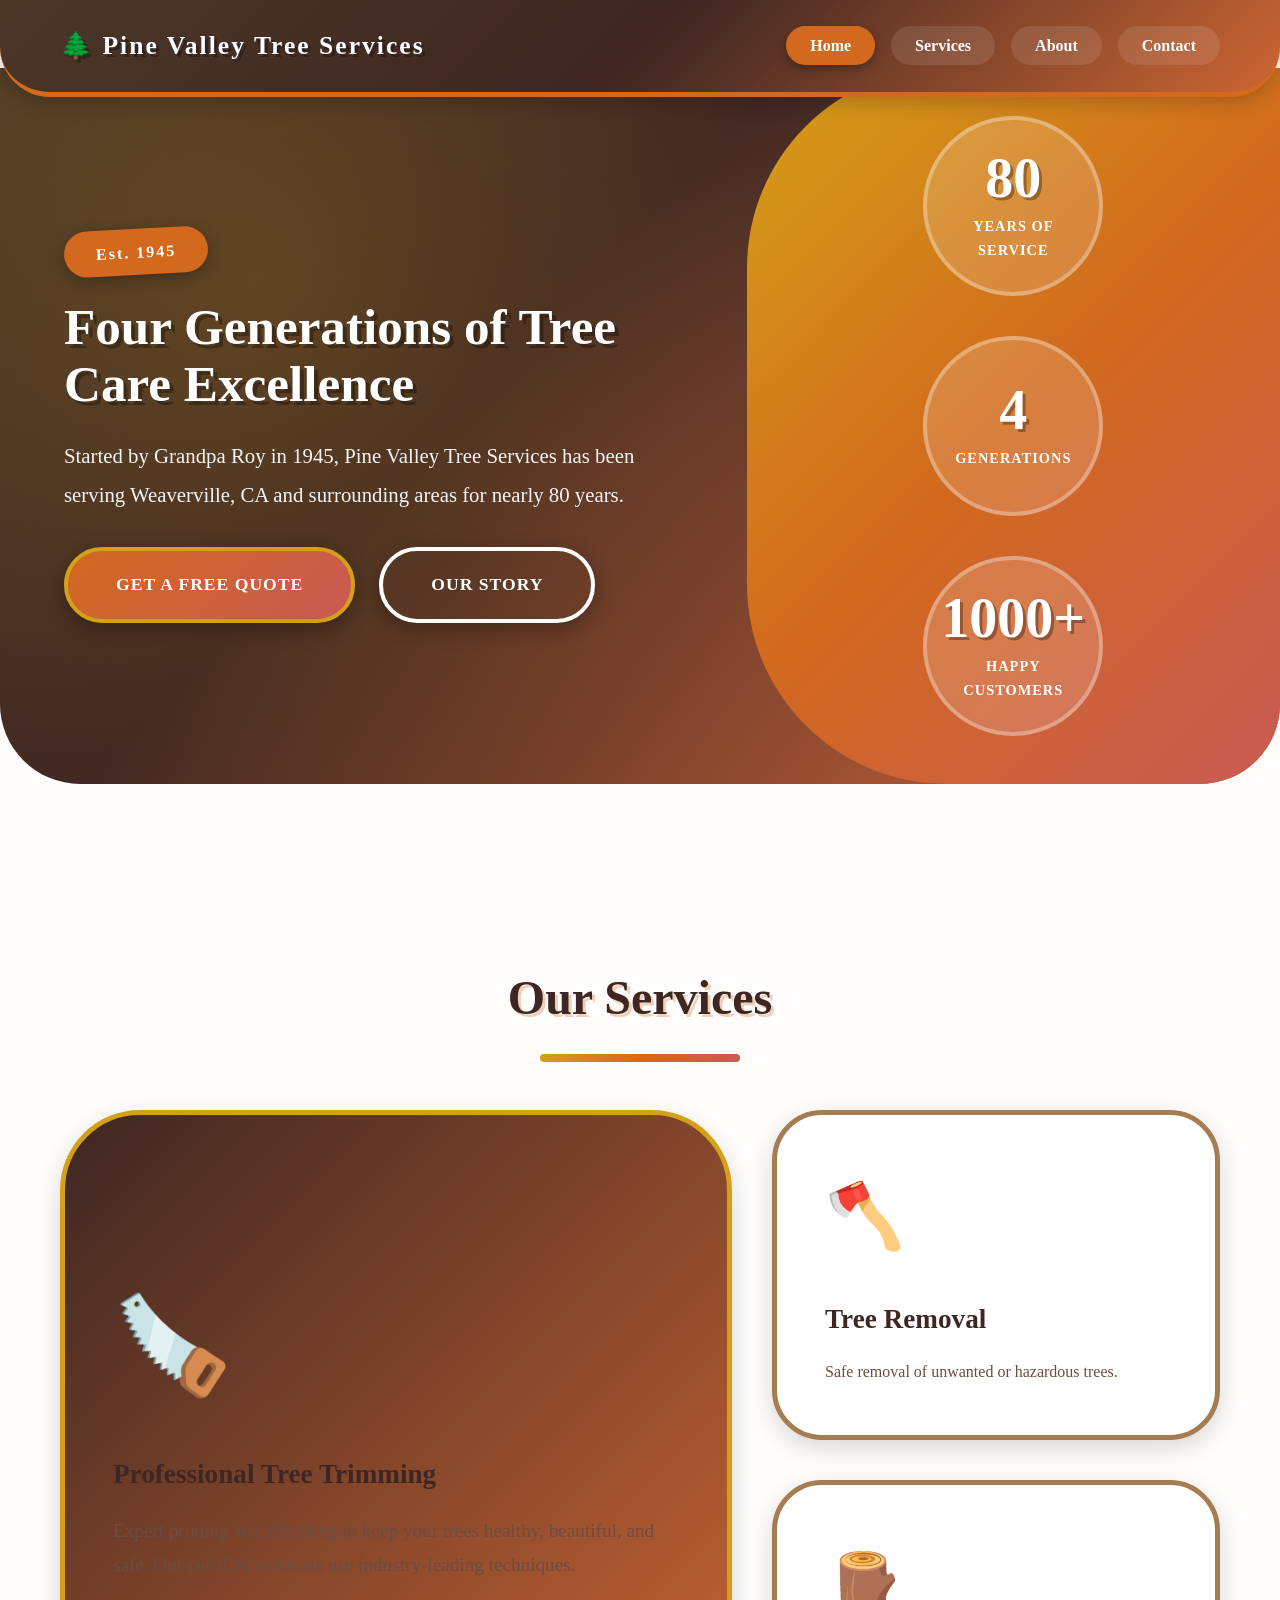
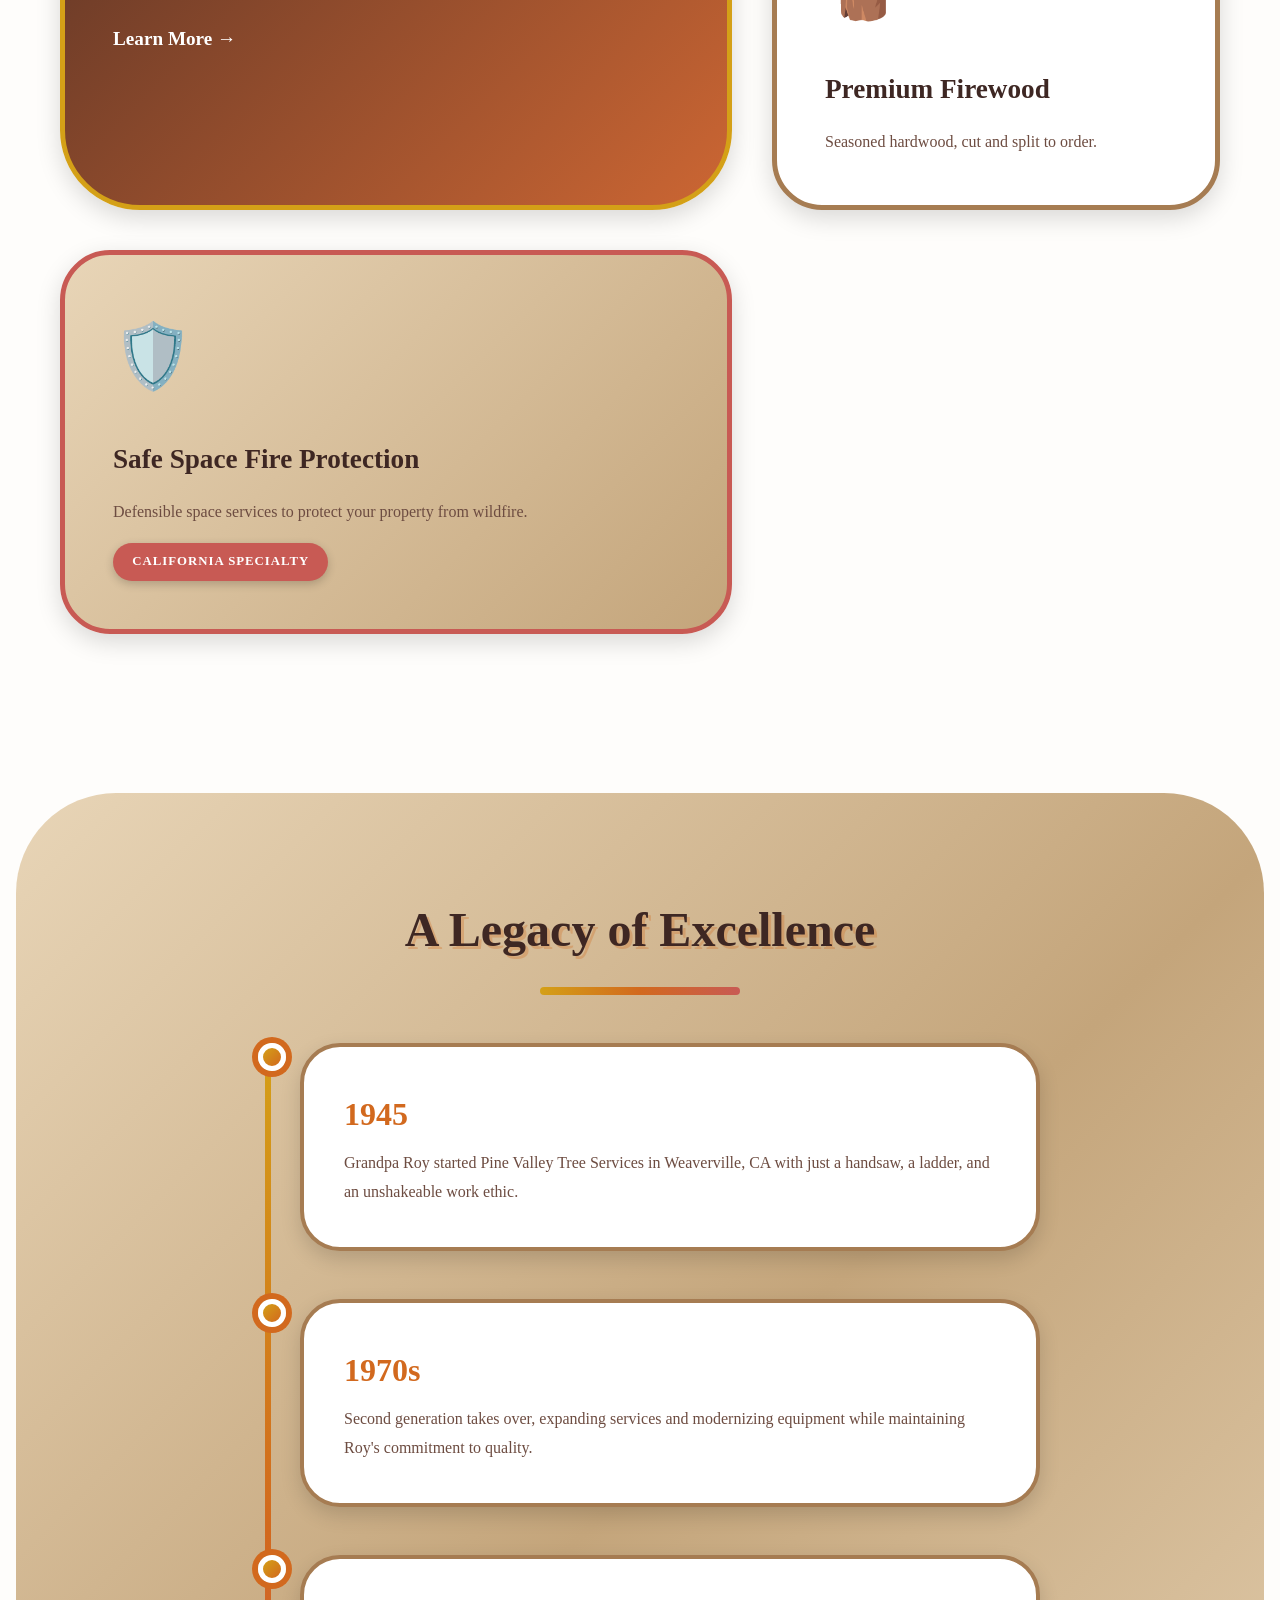
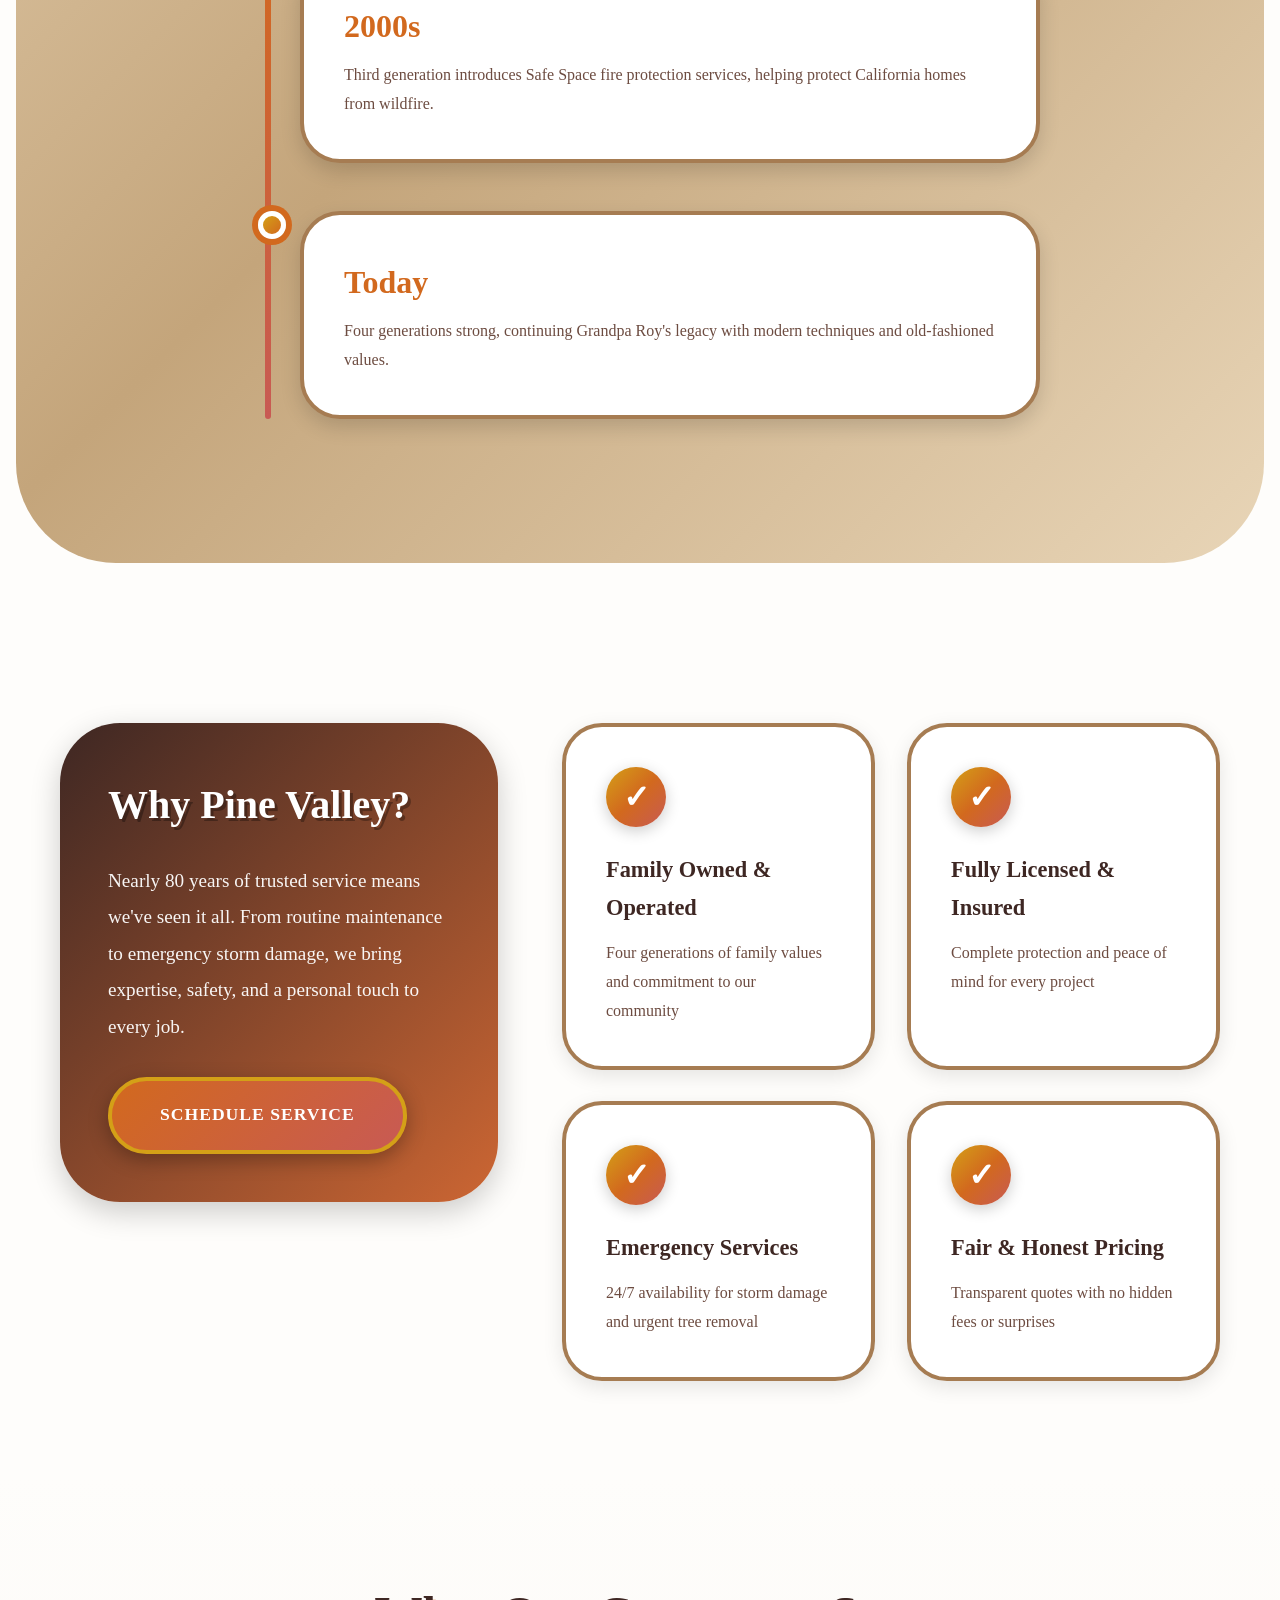
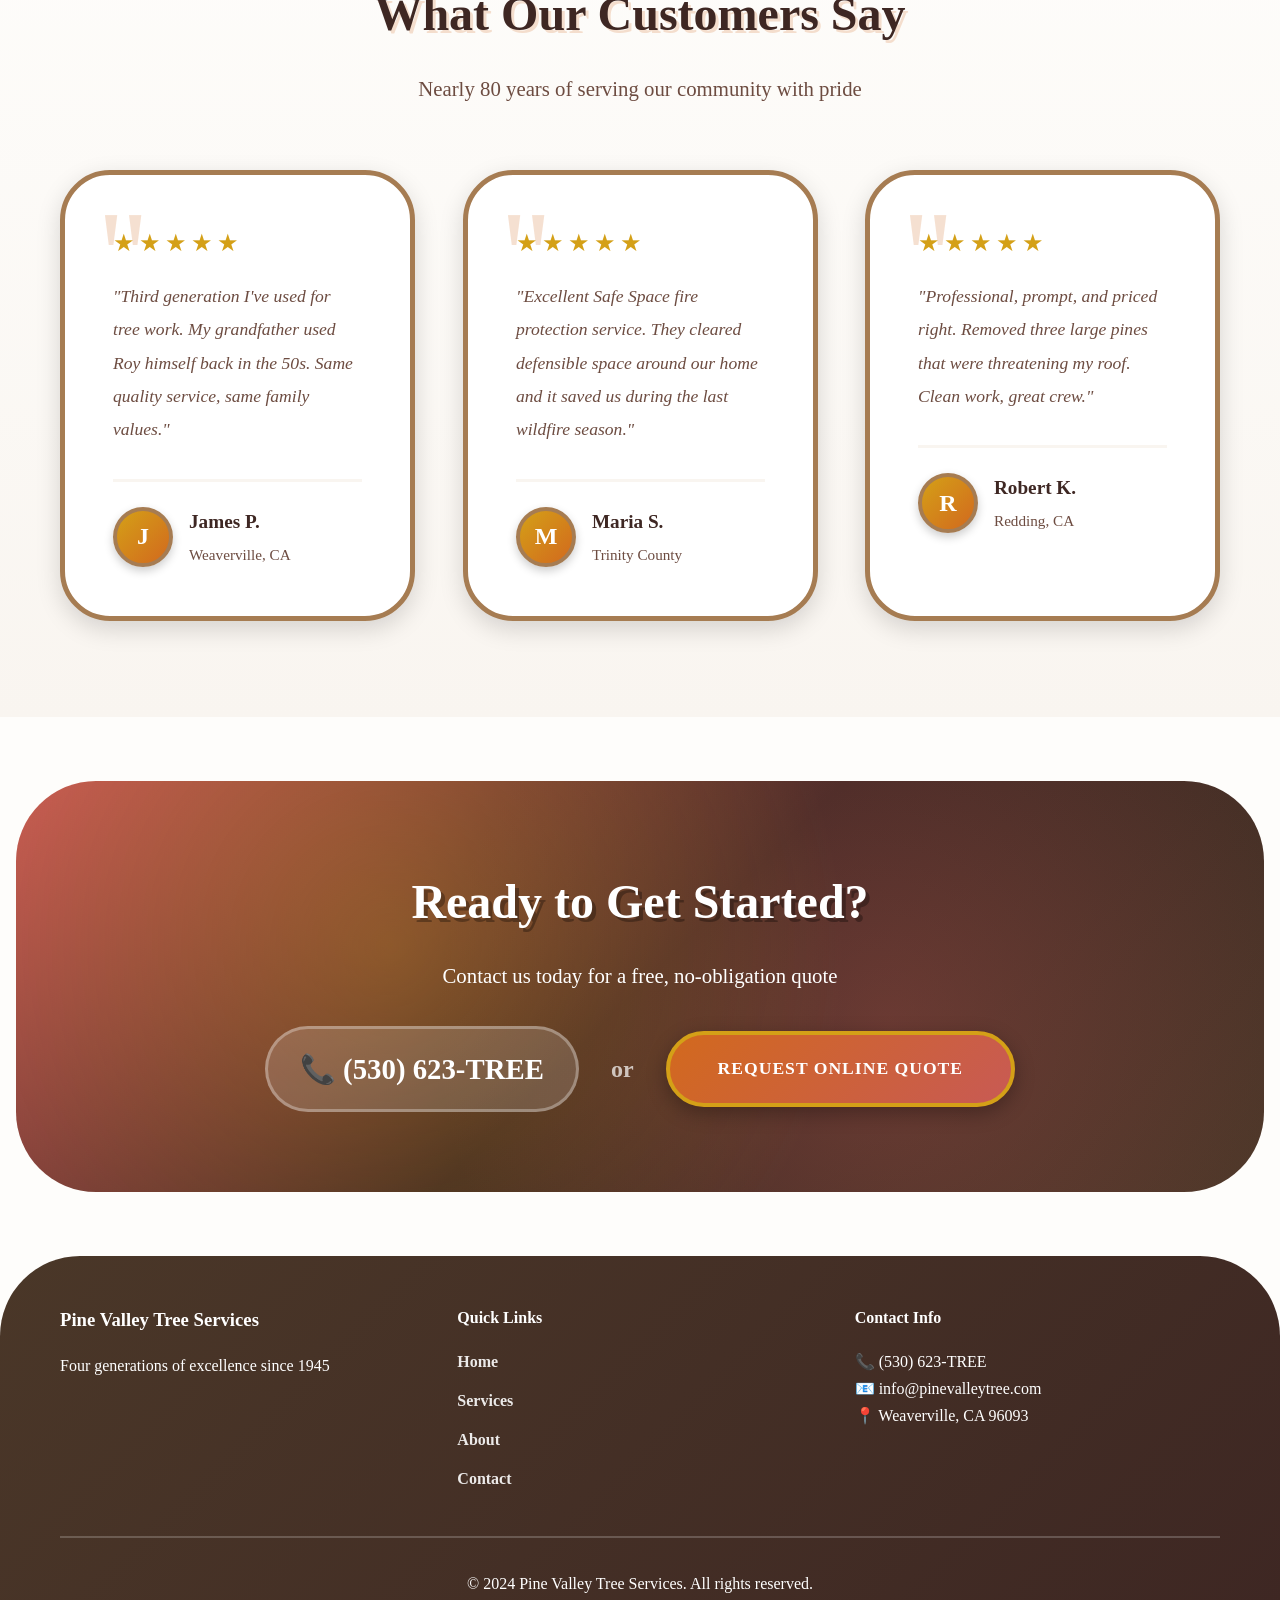
==== commit 1d6a4c1e: "Remove gallery and add scroll-triggered animations - Removed gallery.html and gallery.js (inappropri" ====
--- a/index.html
+++ b/index.html
@@ -15,7 +15,6 @@
             <ul class="nav-menu">
                 <li><a href="index.html" class="active">Home</a></li>
                 <li><a href="services.html">Services</a></li>
-                <li><a href="gallery.html">Gallery</a></li>
                 <li><a href="about.html">About</a></li>
                 <li><a href="contact.html">Contact</a></li>
             </ul>
@@ -235,7 +234,6 @@
                     <ul>
                         <li><a href="index.html">Home</a></li>
                         <li><a href="services.html">Services</a></li>
-                        <li><a href="gallery.html">Gallery</a></li>
                         <li><a href="about.html">About</a></li>
                         <li><a href="contact.html">Contact</a></li>
                     </ul>
@@ -252,5 +250,6 @@
             </div>
         </div>
     </footer>
+    <script src="scroll-animations.js"></script>
 </body>
 </html>
--- a/styles.css
+++ b/styles.css
@@ -6,32 +6,23 @@
 }
 
 :root {
-    /* Rustic Log Cabin Colors */
+    /* Rustic 60's Colors */
     --primary-color: #3e2723;
     --secondary-color: #5d4037;
-    --accent-color: #8b4513;
+    --accent-color: #d2691e;
     --wood-dark: #4a3728;
-    --wood-light: #a0826d;
-    --cabin-red: #8b2f2b;
-    --forest-green: #2d4a2b;
+    --wood-light: #c4a57b;
+    --cabin-red: #c85a54;
+    --forest-green: #4a7c59;
+    --burnt-orange: #cc6633;
+    --mustard: #d4a017;
     --text-dark: #3e2723;
     --text-light: #6d4c41;
-    --bg-light: #f5f0e8;
-    --bg-wood: #d4b896;
+    --bg-light: #f9f5f0;
+    --bg-wood: #e8d5b7;
     --white: #ffffff;
-    --cream: #faf8f3;
-    --border-color: #8b7355;
-}
-
-@keyframes fadeInUp {
-    from {
-        opacity: 0;
-        transform: translateY(30px);
-    }
-    to {
-        opacity: 1;
-        transform: translateY(0);
-    }
+    --cream: #fefdfb;
+    --border-color: #a67c52;
 }
 
 @keyframes float {
@@ -39,27 +30,25 @@
         transform: translateY(0px);
     }
     50% {
-        transform: translateY(-10px);
-    }
-}
-
-@keyframes slideInLeft {
-    from {
-        opacity: 0;
-        transform: translateX(-50px);
-    }
-    to {
-        opacity: 1;
-        transform: translateX(0);
-    }
-}
-
-@keyframes woodGrain {
-    0% {
-        background-position: 0 0;
-    }
-    100% {
-        background-position: 100px 100px;
+        transform: translateY(-15px);
+    }
+}
+
+@keyframes wobble {
+    0%, 100% {
+        transform: rotate(-2deg);
+    }
+    50% {
+        transform: rotate(2deg);
+    }
+}
+
+@keyframes pulse {
+    0%, 100% {
+        transform: scale(1);
+    }
+    50% {
+        transform: scale(1.05);
     }
 }
 
@@ -68,8 +57,8 @@
 }
 
 body {
-    font-family: 'Georgia', 'Times New Roman', serif;
-    line-height: 1.6;
+    font-family: 'Georgia', 'Cooper Black', serif;
+    line-height: 1.7;
     color: var(--text-dark);
     background-color: var(--cream);
     overflow-x: hidden;
@@ -81,16 +70,17 @@
     padding: 0 20px;
 }
 
-/* Header and Navigation */
+/* Header and Navigation - Rounded */
 header {
-    background: linear-gradient(135deg, var(--wood-dark) 0%, var(--primary-color) 50%, var(--secondary-color) 100%);
-    color: var(--white);
-    padding: 1rem 0;
-    box-shadow: 0 4px 8px rgba(0, 0, 0, 0.3);
+    background: linear-gradient(135deg, var(--wood-dark) 0%, var(--primary-color) 50%, var(--burnt-orange) 100%);
+    color: var(--white);
+    padding: 1.5rem 0;
+    box-shadow: 0 6px 20px rgba(0, 0, 0, 0.2);
     position: sticky;
     top: 0;
     z-index: 1000;
-    border-bottom: 3px solid var(--accent-color);
+    border-bottom: 5px solid var(--accent-color);
+    border-radius: 0 0 50px 50px;
 }
 
 nav {
@@ -103,157 +93,186 @@
 }
 
 .logo h1 {
-    font-size: 1.5rem;
+    font-size: 1.6rem;
+    font-weight: 800;
+    font-family: 'Georgia', serif;
+    letter-spacing: 2px;
+    text-shadow: 3px 3px 0 rgba(0, 0, 0, 0.3);
+}
+
+.nav-menu {
+    display: flex;
+    list-style: none;
+    gap: 1rem;
+}
+
+.nav-menu a {
+    color: var(--white);
+    text-decoration: none;
     font-weight: 700;
-    font-family: 'Georgia', serif;
-    letter-spacing: 1px;
-}
-
-.nav-menu {
-    display: flex;
-    list-style: none;
-    gap: 2rem;
-}
-
-.nav-menu a {
-    color: var(--white);
-    text-decoration: none;
-    font-weight: 600;
     transition: all 0.3s ease;
-    padding: 0.5rem 1rem;
-    border-radius: 4px;
-    font-family: 'Georgia', serif;
+    padding: 0.7rem 1.5rem;
+    border-radius: 50px;
+    font-family: 'Georgia', serif;
+    background: rgba(255, 255, 255, 0.1);
 }
 
 .nav-menu a:hover,
 .nav-menu a.active {
     background-color: var(--accent-color);
-    color: var(--white);
-    box-shadow: 0 2px 4px rgba(0, 0, 0, 0.2);
-}
-
-/* Hero Section */
-.hero {
-    position: relative;
-    background: linear-gradient(135deg, var(--wood-dark) 0%, var(--primary-color) 30%, var(--secondary-color) 70%, var(--accent-color) 100%);
-    color: var(--white);
-    padding: 8rem 2rem;
-    text-align: center;
+    transform: translateY(-3px) rotate(-2deg);
+    box-shadow: 0 4px 10px rgba(0, 0, 0, 0.3);
+}
+
+/* Split Hero Section - Organic Shapes */
+.hero-split {
+    display: grid;
+    grid-template-columns: 1.4fr 1fr;
+    min-height: 550px;
+    background: linear-gradient(135deg, var(--wood-dark) 0%, var(--primary-color) 40%, var(--burnt-orange) 100%);
+    color: var(--white);
+    position: relative;
     overflow: hidden;
-    border-bottom: 5px solid var(--accent-color);
-}
-
-.hero::before {
+    border-radius: 0 0 80px 80px;
+    margin-bottom: 3rem;
+}
+
+.hero-split::before {
     content: '';
     position: absolute;
     top: 0;
     left: 0;
     right: 0;
     bottom: 0;
-    background-image:
-        repeating-linear-gradient(
-            90deg,
-            transparent,
-            transparent 10px,
-            rgba(0, 0, 0, 0.03) 10px,
-            rgba(0, 0, 0, 0.03) 11px
-        );
+    background: 
+        radial-gradient(circle at 20% 30%, rgba(212, 160, 23, 0.2) 0%, transparent 50%),
+        radial-gradient(circle at 80% 70%, rgba(200, 90, 84, 0.2) 0%, transparent 50%);
     pointer-events: none;
 }
 
-.hero::after {
-    content: '🌲  🪓  🏔️  🌲  🪓  🏔️  🌲  🪓  🏔️';
-    position: absolute;
-    bottom: -20px;
-    left: 0;
-    right: 0;
-    font-size: 2.5rem;
-    opacity: 0.15;
-    letter-spacing: 3rem;
+.hero-left {
+    display: flex;
+    align-items: center;
+    padding: 4rem;
+    position: relative;
+    z-index: 1;
 }
 
 .hero-content {
-    max-width: 900px;
-    margin: 0 auto;
-    position: relative;
-    z-index: 1;
-    animation: fadeInUp 1s ease-out;
-}
-
-.hero h2 {
-    font-size: 3.5rem;
+    max-width: 600px;
+}
+
+.hero-badge {
+    display: inline-block;
+    background-color: var(--accent-color);
+    color: var(--white);
+    padding: 0.6rem 2rem;
+    border-radius: 50px;
+    font-size: 1rem;
+    font-weight: 800;
+    margin-bottom: 1.5rem;
+    letter-spacing: 2px;
+    box-shadow: 0 4px 15px rgba(0, 0, 0, 0.3);
+    transform: rotate(-3deg);
+    animation: wobble 3s ease-in-out infinite;
+}
+
+.hero-split h2 {
+    font-size: 3.2rem;
     margin-bottom: 1.5rem;
     line-height: 1.1;
+    font-weight: 800;
+    text-shadow: 4px 4px 0 rgba(0, 0, 0, 0.3);
+}
+
+.hero-split p {
+    font-size: 1.3rem;
+    line-height: 1.9;
+    margin-bottom: 2rem;
+    opacity: 0.95;
+}
+
+.hero-right {
+    background: linear-gradient(135deg, var(--mustard) 0%, var(--accent-color) 50%, var(--cabin-red) 100%);
+    display: flex;
+    align-items: center;
+    justify-content: center;
+    padding: 3rem;
+    position: relative;
+    border-radius: 200px 0 0 200px;
+}
+
+.hero-stats {
+    display: flex;
+    flex-direction: column;
+    gap: 2.5rem;
+}
+
+.stat-item {
+    text-align: center;
+    background: rgba(255, 255, 255, 0.15);
+    padding: 2rem;
+    border-radius: 50%;
+    width: 180px;
+    height: 180px;
+    display: flex;
+    flex-direction: column;
+    align-items: center;
+    justify-content: center;
+    border: 4px solid rgba(255, 255, 255, 0.3);
+    transition: all 0.3s ease;
+}
+
+.stat-item:hover {
+    transform: rotate(10deg) scale(1.1);
+    background: rgba(255, 255, 255, 0.25);
+}
+
+.stat-number {
+    display: block;
+    font-size: 3.5rem;
+    font-weight: 900;
+    line-height: 1;
+    color: var(--white);
+    text-shadow: 3px 3px 0 rgba(0, 0, 0, 0.3);
+}
+
+.stat-label {
+    display: block;
+    font-size: 0.9rem;
+    text-transform: uppercase;
+    letter-spacing: 1px;
+    margin-top: 0.5rem;
     font-weight: 700;
-    text-shadow: 3px 3px 6px rgba(0, 0, 0, 0.5);
-    letter-spacing: -1px;
-    font-family: 'Georgia', serif;
-}
-
-.hero p {
-    font-size: 1.4rem;
-    margin-bottom: 2.5rem;
-    opacity: 0.95;
-    text-shadow: 2px 2px 4px rgba(0, 0, 0, 0.3);
-    line-height: 1.8;
-    max-width: 700px;
-    margin-left: auto;
-    margin-right: auto;
-}
-
-.cta-buttons {
-    display: flex;
-    gap: 1rem;
-    justify-content: center;
-    flex-wrap: wrap;
-}
-
-/* Buttons */
+}
+
+/* Buttons - Rounded Groovy Style */
 .btn {
     display: inline-block;
-    padding: 1rem 2.5rem;
+    padding: 1.2rem 3rem;
     text-decoration: none;
-    border-radius: 6px;
-    font-weight: 700;
+    border-radius: 50px;
+    font-weight: 800;
     transition: all 0.3s ease;
     cursor: pointer;
-    border: 3px solid transparent;
-    position: relative;
-    overflow: hidden;
+    border: 4px solid transparent;
+    position: relative;
     font-size: 1.1rem;
     letter-spacing: 1px;
     text-transform: uppercase;
     font-family: 'Georgia', serif;
-    box-shadow: 0 4px 6px rgba(0, 0, 0, 0.3);
-}
-
-.btn::before {
-    content: '';
-    position: absolute;
-    top: 50%;
-    left: 50%;
-    width: 0;
-    height: 0;
-    border-radius: 50%;
-    background: rgba(255, 255, 255, 0.2);
-    transform: translate(-50%, -50%);
-    transition: width 0.6s, height 0.6s;
-}
-
-.btn:hover::before {
-    width: 300px;
-    height: 300px;
+    box-shadow: 0 6px 20px rgba(0, 0, 0, 0.3);
 }
 
 .btn-primary {
     background: linear-gradient(135deg, var(--accent-color) 0%, var(--cabin-red) 100%);
     color: var(--white);
-    border-color: var(--wood-dark);
+    border-color: var(--mustard);
 }
 
 .btn-primary:hover {
-    transform: translateY(-3px);
-    box-shadow: 0 6px 12px rgba(0, 0, 0, 0.4);
+    transform: translateY(-5px) rotate(-2deg);
+    box-shadow: 0 10px 30px rgba(0, 0, 0, 0.4);
 }
 
 .btn-secondary {
@@ -265,161 +284,443 @@
 .btn-secondary:hover {
     background-color: var(--white);
     color: var(--primary-color);
-    transform: translateY(-3px);
-}
-
-/* Features Section */
-.features {
+    transform: translateY(-5px) rotate(2deg);
+}
+
+.cta-buttons {
+    display: flex;
+    gap: 1.5rem;
+    flex-wrap: wrap;
+}
+
+/* Section Title */
+.section-title {
+    text-align: center;
+    color: var(--primary-color);
+    font-size: 3rem;
+    margin-bottom: 3rem;
+    font-weight: 900;
+    font-family: 'Georgia', serif;
+    text-shadow: 3px 3px 0 rgba(210, 105, 30, 0.3);
+    position: relative;
+}
+
+.section-title::after {
+    content: '';
+    display: block;
+    width: 200px;
+    height: 8px;
+    background: linear-gradient(90deg, var(--mustard), var(--accent-color), var(--cabin-red));
+    margin: 1rem auto 0;
+    border-radius: 50px;
+}
+
+/* Services Showcase - Organic Blob Shapes */
+.services-showcase {
+    padding: 6rem 0;
+    background: var(--cream);
+}
+
+.services-grid {
+    display: grid;
+    grid-template-columns: 1.5fr 1fr;
+    grid-template-rows: repeat(2, 1fr);
+    gap: 2.5rem;
+    margin-top: 3rem;
+}
+
+.service-card {
+    background: var(--white);
+    padding: 3rem;
+    border-radius: 50px;
+    border: 5px solid var(--border-color);
+    transition: all 0.4s ease;
+    box-shadow: 0 8px 25px rgba(0, 0, 0, 0.15);
+    position: relative;
+}
+
+.service-card::before {
+    content: '';
+    position: absolute;
+    top: -5px;
+    left: -5px;
+    right: -5px;
+    bottom: -5px;
+    background: linear-gradient(135deg, var(--mustard), var(--accent-color), var(--cabin-red));
+    border-radius: 50px;
+    opacity: 0;
+    transition: opacity 0.3s ease;
+    z-index: -1;
+}
+
+.service-card:hover::before {
+    opacity: 1;
+}
+
+.service-card:hover {
+    transform: translateY(-10px) rotate(-1deg);
+    box-shadow: 0 15px 40px rgba(0, 0, 0, 0.25);
+    border-color: transparent;
+}
+
+.service-card-large {
+    grid-row: 1 / 3;
+    display: flex;
+    flex-direction: column;
+    justify-content: center;
+    background: linear-gradient(135deg, var(--primary-color) 0%, var(--burnt-orange) 100%);
+    color: var(--white);
+    border-color: var(--mustard);
+    border-radius: 80px;
+}
+
+.service-card-large h3 {
+    color: var(--white);
+    font-size: 2.2rem;
+    margin-bottom: 1rem;
+}
+
+.service-card-large p {
+    font-size: 1.2rem;
+    line-height: 1.9;
+    margin-bottom: 1.5rem;
+}
+
+.service-card-highlight {
+    background: linear-gradient(135deg, var(--bg-wood) 0%, var(--wood-light) 100%);
+    border-color: var(--cabin-red);
+}
+
+.service-icon {
+    font-size: 4rem;
+    margin-bottom: 1.5rem;
+    display: block;
+    animation: float 3s ease-in-out infinite;
+}
+
+.service-icon-large {
+    font-size: 6rem;
+    margin-bottom: 1.5rem;
+    display: block;
+    animation: float 4s ease-in-out infinite;
+}
+
+.service-card h3 {
+    color: var(--primary-color);
+    font-size: 1.7rem;
+    margin-bottom: 1rem;
+    font-family: 'Georgia', serif;
+    font-weight: 800;
+}
+
+.service-card p {
+    color: var(--text-light);
+    line-height: 1.8;
+}
+
+.service-link {
+    display: inline-block;
+    margin-top: 1rem;
+    color: var(--white);
+    text-decoration: none;
+    font-weight: 800;
+    font-size: 1.2rem;
+    transition: transform 0.3s ease;
+}
+
+.service-link:hover {
+    transform: translateX(10px);
+}
+
+.badge {
+    display: inline-block;
+    background-color: var(--cabin-red);
+    color: var(--white);
+    padding: 0.5rem 1.2rem;
+    border-radius: 50px;
+    font-size: 0.8rem;
+    font-weight: 800;
+    text-transform: uppercase;
+    letter-spacing: 1px;
+    margin-top: 1rem;
+    box-shadow: 0 3px 10px rgba(0, 0, 0, 0.2);
+}
+
+/* Timeline Section - Organic */
+.timeline-section {
+    padding: 6rem 0;
+    background: linear-gradient(135deg, var(--bg-wood) 0%, var(--wood-light) 50%, var(--bg-wood) 100%);
+    position: relative;
+    border-radius: 100px;
+    margin: 4rem 1rem;
+}
+
+.timeline {
+    position: relative;
+    max-width: 800px;
+    margin: 0 auto;
+    padding-left: 60px;
+}
+
+.timeline::before {
+    content: '';
+    position: absolute;
+    left: 25px;
+    top: 0;
+    bottom: 0;
+    width: 6px;
+    background: linear-gradient(to bottom, var(--mustard), var(--accent-color), var(--cabin-red));
+    border-radius: 50px;
+}
+
+.timeline-item {
+    position: relative;
+    margin-bottom: 3rem;
+}
+
+.timeline-marker {
+    position: absolute;
+    left: -42px;
+    top: 0;
+    width: 28px;
+    height: 28px;
+    border-radius: 50%;
+    background: linear-gradient(135deg, var(--mustard), var(--accent-color));
+    border: 5px solid var(--white);
+    box-shadow: 0 0 0 6px var(--accent-color);
+    animation: pulse 2s ease-in-out infinite;
+}
+
+.timeline-content {
+    background: var(--white);
+    padding: 2.5rem;
+    border-radius: 40px;
+    border: 4px solid var(--border-color);
+    box-shadow: 0 8px 20px rgba(0, 0, 0, 0.15);
+    transition: all 0.3s ease;
+}
+
+.timeline-content:hover {
+    border-color: var(--accent-color);
+    transform: translateX(15px) rotate(1deg);
+    box-shadow: 0 12px 30px rgba(0, 0, 0, 0.2);
+}
+
+.timeline-content h3 {
+    color: var(--accent-color);
+    font-size: 2rem;
+    margin-bottom: 0.5rem;
+    font-family: 'Georgia', serif;
+    font-weight: 900;
+}
+
+.timeline-content p {
+    color: var(--text-light);
+    line-height: 1.8;
+}
+
+/* Why Choose Modern - Organic Layout */
+.why-choose-modern {
+    padding: 6rem 0;
+    background-color: var(--cream);
+}
+
+.why-choose-layout {
+    display: grid;
+    grid-template-columns: 1fr 1.5fr;
+    gap: 4rem;
+    align-items: start;
+}
+
+.why-choose-left {
+    background: linear-gradient(135deg, var(--primary-color), var(--burnt-orange));
+    color: var(--white);
+    padding: 3rem;
+    border-radius: 60px;
+    box-shadow: 0 10px 30px rgba(0, 0, 0, 0.2);
+}
+
+.why-choose-left h2 {
+    color: var(--white);
+    font-size: 2.5rem;
+    margin-bottom: 1.5rem;
+    font-family: 'Georgia', serif;
+    font-weight: 900;
+    text-shadow: 3px 3px 0 rgba(0, 0, 0, 0.3);
+}
+
+.why-intro {
+    color: rgba(255, 255, 255, 0.95);
+    font-size: 1.2rem;
+    line-height: 1.9;
+    margin-bottom: 2rem;
+}
+
+.why-choose-right {
+    display: grid;
+    grid-template-columns: repeat(2, 1fr);
+    gap: 2rem;
+}
+
+.benefit-card {
+    background: var(--white);
+    padding: 2.5rem;
+    border-radius: 40px;
+    border: 4px solid var(--border-color);
+    transition: all 0.3s ease;
+    box-shadow: 0 6px 20px rgba(0, 0, 0, 0.1);
+}
+
+.benefit-card:hover {
+    border-color: var(--accent-color);
+    transform: translateY(-8px) rotate(-2deg);
+    box-shadow: 0 12px 30px rgba(0, 0, 0, 0.2);
+}
+
+.benefit-icon {
+    width: 60px;
+    height: 60px;
+    background: linear-gradient(135deg, var(--mustard), var(--accent-color), var(--cabin-red));
+    color: var(--white);
+    border-radius: 50%;
+    display: flex;
+    align-items: center;
+    justify-content: center;
+    font-size: 2rem;
+    font-weight: 900;
+    margin-bottom: 1.5rem;
+    box-shadow: 0 4px 15px rgba(0, 0, 0, 0.2);
+}
+
+.benefit-card h4 {
+    color: var(--primary-color);
+    font-size: 1.4rem;
+    margin-bottom: 0.75rem;
+    font-family: 'Georgia', serif;
+    font-weight: 800;
+}
+
+.benefit-card p {
+    color: var(--text-light);
+    line-height: 1.8;
+}
+
+/* Reviews Section - Organic Cards */
+.reviews-section {
     padding: 6rem 0;
     background: linear-gradient(180deg, var(--cream) 0%, var(--bg-light) 100%);
 }
 
-.feature-grid {
-    display: grid;
-    grid-template-columns: repeat(auto-fit, minmax(250px, 1fr));
-    gap: 2.5rem;
-    margin-top: 3rem;
-}
-
-.feature-card {
-    text-align: center;
-    padding: 3rem 2rem;
-    background: var(--white);
-    border-radius: 8px;
-    transition: all 0.4s ease;
-    box-shadow: 0 4px 8px rgba(0, 0, 0, 0.15);
-    border: 3px solid var(--border-color);
-    position: relative;
-    overflow: hidden;
-}
-
-.feature-card::before {
-    content: '';
-    position: absolute;
-    top: 0;
-    left: 0;
-    width: 100%;
-    height: 6px;
-    background: linear-gradient(90deg, var(--accent-color), var(--cabin-red));
-    transform: scaleX(0);
-    transition: transform 0.3s ease;
-}
-
-.feature-card:hover::before {
-    transform: scaleX(1);
-}
-
-.feature-card:hover {
-    transform: translateY(-10px);
-    box-shadow: 0 8px 16px rgba(0, 0, 0, 0.25);
-    border-color: var(--accent-color);
-}
-
-.feature-icon {
-    font-size: 4rem;
-    margin-bottom: 1.5rem;
-    display: inline-block;
-    animation: float 3s ease-in-out infinite;
-}
-
-.feature-card:nth-child(2) .feature-icon {
-    animation-delay: 0.5s;
-}
-
-.feature-card:nth-child(3) .feature-icon {
-    animation-delay: 1s;
-}
-
-.feature-card:nth-child(4) .feature-icon {
-    animation-delay: 1.5s;
-}
-
-.feature-card h3 {
-    color: var(--primary-color);
-    margin-bottom: 1rem;
-    font-size: 1.5rem;
-    font-weight: 700;
-    font-family: 'Georgia', serif;
-}
-
-.feature-card p {
-    color: var(--text-light);
-    line-height: 1.8;
-}
-
-/* Why Choose Section */
-.why-choose {
-    padding: 6rem 0;
-    background: linear-gradient(135deg, var(--bg-wood) 0%, var(--wood-light) 50%, var(--bg-wood) 100%);
-    position: relative;
-    border-top: 5px solid var(--accent-color);
-    border-bottom: 5px solid var(--accent-color);
-}
-
-.why-choose::before {
-    content: '';
-    position: absolute;
-    top: 0;
-    left: 0;
-    right: 0;
-    bottom: 0;
-    background-image:
-        repeating-linear-gradient(
-            90deg,
-            transparent,
-            transparent 15px,
-            rgba(0, 0, 0, 0.02) 15px,
-            rgba(0, 0, 0, 0.02) 16px
-        );
-    pointer-events: none;
-}
-
-.why-choose h2 {
+.reviews-section h2 {
     text-align: center;
     color: var(--primary-color);
-    font-size: 2.8rem;
+    font-size: 3rem;
+    margin-bottom: 1rem;
+    font-weight: 900;
+    font-family: 'Georgia', serif;
+    text-shadow: 3px 3px 0 rgba(210, 105, 30, 0.2);
+}
+
+.reviews-section > .container > p {
+    text-align: center;
+    color: var(--text-light);
+    font-size: 1.3rem;
     margin-bottom: 4rem;
-    font-weight: 800;
-    font-family: 'Georgia', serif;
-    text-shadow: 1px 1px 2px rgba(0, 0, 0, 0.1);
-}
-
-.benefits {
+    max-width: 600px;
+    margin-left: auto;
+    margin-right: auto;
+}
+
+.reviews-grid {
     display: grid;
-    grid-template-columns: repeat(auto-fit, minmax(250px, 1fr));
+    grid-template-columns: repeat(auto-fit, minmax(320px, 1fr));
     gap: 3rem;
-}
-
-.benefit {
-    text-align: center;
-    padding: 2rem;
+    margin-top: 3rem;
+}
+
+.review-card {
     background: var(--white);
-    border-radius: 8px;
-    transition: all 0.3s ease;
-    box-shadow: 0 4px 8px rgba(0, 0, 0, 0.15);
-    border: 2px solid var(--border-color);
-}
-
-.benefit:hover {
-    transform: translateY(-5px);
-    box-shadow: 0 8px 16px rgba(0, 0, 0, 0.2);
+    padding: 3rem;
+    border-radius: 50px;
+    box-shadow: 0 8px 25px rgba(0, 0, 0, 0.15);
+    transition: all 0.4s ease;
+    border: 5px solid var(--border-color);
+    position: relative;
+}
+
+.review-card::before {
+    content: '"';
+    position: absolute;
+    top: 1rem;
+    left: 2rem;
+    font-size: 8rem;
+    color: var(--accent-color);
+    opacity: 0.2;
+    font-family: Georgia, serif;
+    line-height: 1;
+}
+
+.review-card:hover {
+    transform: translateY(-10px) rotate(1deg);
+    box-shadow: 0 15px 40px rgba(0, 0, 0, 0.25);
     border-color: var(--accent-color);
 }
 
-.benefit h4 {
-    color: var(--secondary-color);
+.review-stars {
+    color: var(--mustard);
     font-size: 1.5rem;
     margin-bottom: 1rem;
-    font-weight: 700;
-    font-family: 'Georgia', serif;
-}
-
-.benefit p {
+    letter-spacing: 4px;
+}
+
+.review-text {
     color: var(--text-light);
-    line-height: 1.7;
-}
-
-/* CTA Section */
+    font-size: 1.1rem;
+    line-height: 1.9;
+    margin-bottom: 2rem;
+    font-style: italic;
+    position: relative;
+    z-index: 1;
+}
+
+.review-author {
+    display: flex;
+    align-items: center;
+    gap: 1rem;
+    margin-top: 1.5rem;
+    padding-top: 1.5rem;
+    border-top: 3px solid var(--bg-light);
+}
+
+.review-author-initial {
+    width: 60px;
+    height: 60px;
+    border-radius: 50%;
+    background: linear-gradient(135deg, var(--mustard), var(--accent-color));
+    color: var(--white);
+    display: flex;
+    align-items: center;
+    justify-content: center;
+    font-weight: 900;
+    font-size: 1.5rem;
+    border: 4px solid var(--border-color);
+    box-shadow: 0 4px 10px rgba(0, 0, 0, 0.2);
+}
+
+.review-author-info h4 {
+    color: var(--text-dark);
+    font-size: 1.2rem;
+    margin-bottom: 0.2rem;
+    font-family: 'Georgia', serif;
+    font-weight: 800;
+}
+
+.review-author-info p {
+    color: var(--text-light);
+    font-size: 0.95rem;
+}
+
+/* CTA Section - Wavy Design */
 .cta-section {
     background: linear-gradient(135deg, var(--cabin-red) 0%, var(--primary-color) 50%, var(--wood-dark) 100%);
     color: var(--white);
@@ -427,7 +728,8 @@
     text-align: center;
     position: relative;
     overflow: hidden;
-    border-top: 5px solid var(--accent-color);
+    border-radius: 80px;
+    margin: 4rem 1rem;
 }
 
 .cta-section::before {
@@ -437,73 +739,92 @@
     left: 0;
     right: 0;
     bottom: 0;
-    background-image:
-        repeating-linear-gradient(
-            90deg,
-            transparent,
-            transparent 10px,
-            rgba(0, 0, 0, 0.05) 10px,
-            rgba(0, 0, 0, 0.05) 11px
-        );
+    background: 
+        radial-gradient(circle at 30% 40%, rgba(212, 160, 23, 0.3) 0%, transparent 50%),
+        radial-gradient(circle at 70% 60%, rgba(200, 90, 84, 0.3) 0%, transparent 50%);
     pointer-events: none;
 }
 
 .cta-section h2 {
-    font-size: 2.5rem;
+    font-size: 3rem;
     margin-bottom: 1rem;
     font-family: 'Georgia', serif;
-    text-shadow: 2px 2px 4px rgba(0, 0, 0, 0.3);
+    text-shadow: 4px 4px 0 rgba(0, 0, 0, 0.3);
+    font-weight: 900;
+    position: relative;
+    z-index: 1;
 }
 
 .cta-section p {
-    font-size: 1.2rem;
+    font-size: 1.3rem;
     margin-bottom: 2rem;
-}
-
-/* Page Header */
+    position: relative;
+    z-index: 1;
+}
+
+.cta-info {
+    display: flex;
+    align-items: center;
+    justify-content: center;
+    gap: 2rem;
+    flex-wrap: wrap;
+    position: relative;
+    z-index: 1;
+}
+
+.cta-phone {
+    font-size: 1.8rem;
+    color: var(--white);
+    text-decoration: none;
+    font-weight: 900;
+    transition: transform 0.3s ease;
+    font-family: 'Georgia', serif;
+    padding: 1rem 2rem;
+    background: rgba(255, 255, 255, 0.15);
+    border-radius: 50px;
+    border: 3px solid rgba(255, 255, 255, 0.3);
+}
+
+.cta-phone:hover {
+    transform: scale(1.1) rotate(-2deg);
+    background: rgba(255, 255, 255, 0.25);
+}
+
+.cta-divider {
+    font-size: 1.5rem;
+    opacity: 0.7;
+    font-weight: 700;
+}
+
+/* Page Header - Rounded */
 .page-header {
-    background: linear-gradient(135deg, var(--wood-dark) 0%, var(--primary-color) 50%, var(--accent-color) 100%);
-    color: var(--white);
-    padding: 4rem 2rem;
+    background: linear-gradient(135deg, var(--wood-dark) 0%, var(--primary-color) 50%, var(--burnt-orange) 100%);
+    color: var(--white);
+    padding: 5rem 2rem;
     text-align: center;
     position: relative;
     overflow: hidden;
-    border-bottom: 5px solid var(--cabin-red);
-}
-
-.page-header::before {
-    content: '';
-    position: absolute;
-    top: 0;
-    left: 0;
-    right: 0;
-    bottom: 0;
-    background-image:
-        repeating-linear-gradient(
-            90deg,
-            transparent,
-            transparent 10px,
-            rgba(0, 0, 0, 0.03) 10px,
-            rgba(0, 0, 0, 0.03) 11px
-        );
-    pointer-events: none;
+    border-radius: 0 0 80px 80px;
+    margin-bottom: 3rem;
 }
 
 .page-header h1 {
-    font-size: 2.5rem;
-    margin-bottom: 0.5rem;
-    font-family: 'Georgia', serif;
-    text-shadow: 2px 2px 4px rgba(0, 0, 0, 0.3);
+    font-size: 3.5rem;
+    margin-bottom: 1rem;
+    font-family: 'Georgia', serif;
+    text-shadow: 4px 4px 0 rgba(0, 0, 0, 0.3);
     position: relative;
     z-index: 1;
+    font-weight: 900;
 }
 
 .page-header p {
     position: relative;
     z-index: 1;
-}
-
-/* Services Detail */
+    font-size: 1.3rem;
+}
+
+/* Services Detail - Organic Blobs */
 .services-detail {
     padding: 4rem 0;
     background-color: var(--cream);
@@ -511,31 +832,35 @@
 
 .service-item {
     display: flex;
-    gap: 2rem;
+    gap: 2.5rem;
     margin-bottom: 3rem;
-    padding: 2rem;
+    padding: 3rem;
     background-color: var(--white);
-    border-radius: 8px;
+    border-radius: 60px;
     align-items: flex-start;
-    border: 2px solid var(--border-color);
-    box-shadow: 0 4px 8px rgba(0, 0, 0, 0.1);
+    border: 5px solid var(--border-color);
+    box-shadow: 0 8px 25px rgba(0, 0, 0, 0.12);
     transition: all 0.3s ease;
 }
 
 .service-item:hover {
     border-color: var(--accent-color);
-    box-shadow: 0 6px 12px rgba(0, 0, 0, 0.15);
-}
-
-.service-icon {
-    font-size: 4rem;
+    transform: translateY(-5px) rotate(-1deg);
+    box-shadow: 0 12px 35px rgba(0, 0, 0, 0.2);
+}
+
+.service-item .service-icon {
+    font-size: 5rem;
     flex-shrink: 0;
+    animation: float 3s ease-in-out infinite;
 }
 
 .service-content h2 {
     color: var(--primary-color);
     margin-bottom: 1rem;
     font-family: 'Georgia', serif;
+    font-size: 2rem;
+    font-weight: 900;
 }
 
 .service-content ul {
@@ -544,400 +869,40 @@
 }
 
 .service-content li {
-    margin-bottom: 0.5rem;
+    margin-bottom: 0.75rem;
     color: var(--text-light);
-}
-
-/* Service Areas */
+    line-height: 1.8;
+}
+
+/* Service Areas - Rounded */
 .service-areas {
-    padding: 3rem 0;
+    padding: 4rem 0;
     background: linear-gradient(135deg, var(--bg-wood) 0%, var(--wood-light) 100%);
     text-align: center;
-    border-top: 3px solid var(--accent-color);
-    border-bottom: 3px solid var(--accent-color);
+    border-radius: 80px;
+    margin: 3rem 1rem;
 }
 
 .service-areas h2 {
     color: var(--primary-color);
     margin-bottom: 1rem;
     font-family: 'Georgia', serif;
-}
-
-/* About Content */
-.about-content {
-    padding: 4rem 0;
-    background-color: var(--cream);
-}
-
-.about-story {
-    margin-bottom: 3rem;
-}
-
-.about-story h2 {
-    color: var(--primary-color);
-    margin-bottom: 1.5rem;
-    font-size: 2rem;
-    font-family: 'Georgia', serif;
-}
-
-.about-story p {
-    margin-bottom: 1.5rem;
+    font-size: 2.5rem;
+    font-weight: 900;
+}
+
+.service-areas p {
+    font-size: 1.2rem;
     color: var(--text-light);
-    line-height: 1.8;
-}
-
-.values-section {
-    margin: 4rem 0;
-}
-
-.values-section h2 {
-    color: var(--primary-color);
-    margin-bottom: 2rem;
-    font-size: 2rem;
-    text-align: center;
-    font-family: 'Georgia', serif;
-}
-
-.values-grid {
-    display: grid;
-    grid-template-columns: repeat(auto-fit, minmax(250px, 1fr));
-    gap: 2rem;
-}
-
-.value-card {
-    background-color: var(--white);
-    padding: 2rem;
-    border-radius: 8px;
-    text-align: center;
-    border: 2px solid var(--border-color);
-    box-shadow: 0 4px 8px rgba(0, 0, 0, 0.1);
-    transition: all 0.3s ease;
-}
-
-.value-card:hover {
-    border-color: var(--accent-color);
-    transform: translateY(-3px);
-}
-
-.value-card h3 {
-    color: var(--secondary-color);
-    margin-bottom: 1rem;
-    font-size: 1.3rem;
-    font-family: 'Georgia', serif;
-}
-
-.qualifications {
-    background-color: var(--white);
-    padding: 2rem;
-    border-radius: 8px;
-    margin: 3rem 0;
-    border: 2px solid var(--border-color);
-    box-shadow: 0 4px 8px rgba(0, 0, 0, 0.1);
-}
-
-.qualifications h2 {
-    color: var(--primary-color);
-    margin-bottom: 1.5rem;
-    font-family: 'Georgia', serif;
-}
-
-.qualifications ul {
-    margin-left: 2rem;
-}
-
-.qualifications li {
-    margin-bottom: 0.75rem;
-    color: var(--text-light);
-}
-
-.team-section {
-    margin-top: 3rem;
-}
-
-.team-section h2 {
-    color: var(--primary-color);
-    margin-bottom: 1rem;
-    font-family: 'Georgia', serif;
-}
-
-.team-section p {
-    color: var(--text-light);
-    line-height: 1.8;
-}
-
-/* Contact Info */
-.contact-info {
-    padding: 3rem 0;
-    background: linear-gradient(135deg, var(--bg-wood) 0%, var(--wood-light) 100%);
-}
-
-.contact-cards {
-    display: grid;
-    grid-template-columns: repeat(auto-fit, minmax(250px, 1fr));
-    gap: 2rem;
-}
-
-.contact-card {
-    background-color: var(--white);
-    padding: 2rem;
-    border-radius: 8px;
-    text-align: center;
-    box-shadow: 0 4px 8px rgba(0, 0, 0, 0.15);
-    border: 2px solid var(--border-color);
-    transition: all 0.3s ease;
-}
-
-.contact-card:hover {
-    border-color: var(--accent-color);
-    transform: translateY(-3px);
-}
-
-.contact-icon {
-    font-size: 2.5rem;
-    margin-bottom: 1rem;
-}
-
-.contact-card h3 {
-    color: var(--primary-color);
-    margin-bottom: 0.5rem;
-    font-family: 'Georgia', serif;
-}
-
-.contact-card .note {
-    color: var(--text-light);
-    font-size: 0.9rem;
-    margin-top: 0.5rem;
-}
-
-/* Forms Section */
-.forms-section {
-    padding: 4rem 0;
-    background-color: var(--cream);
-}
-
-.forms-grid {
-    display: grid;
-    grid-template-columns: repeat(auto-fit, minmax(450px, 1fr));
-    gap: 3rem;
-    margin-bottom: 2rem;
-}
-
-.form-container {
-    background-color: var(--white);
-    padding: 2rem;
-    border-radius: 8px;
-    border: 2px solid var(--border-color);
-    box-shadow: 0 4px 8px rgba(0, 0, 0, 0.1);
-}
-
-.form-container h2 {
-    color: var(--primary-color);
-    margin-bottom: 0.5rem;
-    font-family: 'Georgia', serif;
-}
-
-.form-container > p {
-    color: var(--text-light);
-    margin-bottom: 1.5rem;
-}
-
-.contact-form {
-    display: flex;
-    flex-direction: column;
-    gap: 1.25rem;
-}
-
-.form-group {
-    display: flex;
-    flex-direction: column;
-}
-
-.form-group label {
-    color: var(--text-dark);
-    font-weight: 600;
-    margin-bottom: 0.5rem;
-    font-family: 'Georgia', serif;
-}
-
-.form-group input,
-.form-group select,
-.form-group textarea {
-    padding: 0.75rem;
-    border: 2px solid var(--border-color);
-    border-radius: 4px;
-    font-size: 1rem;
-    font-family: inherit;
-    transition: border-color 0.3s ease;
-    background-color: var(--cream);
-}
-
-.form-group input:focus,
-.form-group select:focus,
-.form-group textarea:focus {
-    outline: none;
-    border-color: var(--accent-color);
-    background-color: var(--white);
-}
-
-.form-group textarea {
-    resize: vertical;
-}
-
-.contact-form button {
-    margin-top: 1rem;
-    border: none;
-    font-size: 1rem;
-}
-
-.form-note {
-    background-color: #fff9e6;
-    border: 2px solid var(--accent-color);
-    padding: 1rem;
-    border-radius: 4px;
-    text-align: center;
-    color: var(--text-dark);
-}
-
-/* Service Hours */
-.service-hours {
-    padding: 3rem 0;
-    background: linear-gradient(135deg, var(--bg-wood) 0%, var(--wood-light) 100%);
-    border-top: 3px solid var(--accent-color);
-}
-
-.service-hours h2 {
-    color: var(--primary-color);
-    text-align: center;
-    margin-bottom: 2rem;
-    font-family: 'Georgia', serif;
-}
-
-.hours-grid {
-    display: grid;
-    grid-template-columns: repeat(auto-fit, minmax(200px, 1fr));
-    gap: 2rem;
-    max-width: 800px;
-    margin: 0 auto;
-}
-
-.hours-item {
-    text-align: center;
-    background-color: var(--white);
-    padding: 1.5rem;
-    border-radius: 8px;
-    border: 2px solid var(--border-color);
-}
-
-.hours-item strong {
-    color: var(--primary-color);
-    font-size: 1.1rem;
-    font-family: 'Georgia', serif;
-}
-
-/* Reviews/Testimonials Section */
-.reviews-section {
-    padding: 6rem 0;
-    background: linear-gradient(180deg, var(--cream) 0%, var(--bg-light) 100%);
-}
-
-.reviews-section h2 {
-    text-align: center;
-    color: var(--primary-color);
-    font-size: 2.8rem;
-    margin-bottom: 1rem;
-    font-weight: 800;
-    font-family: 'Georgia', serif;
-}
-
-.reviews-section > .container > p {
-    text-align: center;
-    color: var(--text-light);
-    font-size: 1.2rem;
-    margin-bottom: 4rem;
-    max-width: 600px;
-    margin-left: auto;
-    margin-right: auto;
-}
-
-.reviews-grid {
-    display: grid;
-    grid-template-columns: repeat(auto-fit, minmax(320px, 1fr));
-    gap: 2.5rem;
-    margin-top: 3rem;
-}
-
-.review-card {
-    background: var(--white);
-    padding: 2.5rem;
-    border-radius: 8px;
-    box-shadow: 0 4px 8px rgba(0, 0, 0, 0.15);
-    transition: all 0.4s ease;
-    border: 2px solid var(--border-color);
-    border-left: 6px solid var(--accent-color);
-}
-
-.review-card:hover {
-    transform: translateY(-8px);
-    box-shadow: 0 8px 16px rgba(0, 0, 0, 0.2);
-    border-left-color: var(--cabin-red);
-}
-
-.review-stars {
-    color: var(--accent-color);
-    font-size: 1.4rem;
-    margin-bottom: 1rem;
-    letter-spacing: 3px;
-}
-
-.review-text {
-    color: var(--text-light);
-    font-size: 1.05rem;
-    line-height: 1.8;
-    margin-bottom: 1.5rem;
-    font-style: italic;
-}
-
-.review-author {
-    display: flex;
-    align-items: center;
-    gap: 1rem;
-    margin-top: 1.5rem;
-    padding-top: 1.5rem;
-    border-top: 2px solid var(--border-color);
-}
-
-.review-author-initial {
-    width: 50px;
-    height: 50px;
-    border-radius: 50%;
-    background: linear-gradient(135deg, var(--accent-color), var(--cabin-red));
-    color: var(--white);
-    display: flex;
-    align-items: center;
-    justify-content: center;
-    font-weight: 700;
-    font-size: 1.3rem;
-    border: 2px solid var(--border-color);
-}
-
-.review-author-info h4 {
-    color: var(--text-dark);
-    font-size: 1.1rem;
-    margin-bottom: 0.2rem;
-    font-family: 'Georgia', serif;
-}
-
-.review-author-info p {
-    color: var(--text-light);
-    font-size: 0.9rem;
-}
-
-/* Footer */
+}
+
+/* Footer - Rounded */
 footer {
     background: linear-gradient(135deg, var(--wood-dark) 0%, var(--primary-color) 100%);
     color: var(--white);
     padding: 3rem 0 1rem;
-    border-top: 5px solid var(--accent-color);
+    border-radius: 80px 80px 0 0;
+    margin-top: 4rem;
 }
 
 .footer-content {
@@ -951,6 +916,7 @@
 .footer-section h4 {
     margin-bottom: 1rem;
     font-family: 'Georgia', serif;
+    font-weight: 900;
 }
 
 .footer-section ul {
@@ -958,28 +924,30 @@
 }
 
 .footer-section ul li {
-    margin-bottom: 0.5rem;
+    margin-bottom: 0.75rem;
 }
 
 .footer-section a {
     color: var(--white);
     text-decoration: none;
     opacity: 0.9;
-    transition: opacity 0.3s ease;
+    transition: all 0.3s ease;
+    font-weight: 600;
 }
 
 .footer-section a:hover {
     opacity: 1;
-    text-decoration: underline;
+    transform: translateX(5px);
+    color: var(--mustard);
 }
 
 .footer-bottom {
     text-align: center;
     padding-top: 2rem;
-    border-top: 1px solid rgba(255,255,255,0.2);
-}
-
-/* Gallery Section */
+    border-top: 2px solid rgba(255,255,255,0.2);
+}
+
+/* Gallery Section - Organic */
 .gallery-section {
     padding: 4rem 0;
     background-color: var(--cream);
@@ -993,16 +961,17 @@
 
 .gallery-intro h2 {
     color: var(--primary-color);
-    font-size: 2.5rem;
+    font-size: 3rem;
     margin-bottom: 1rem;
-    font-weight: 800;
-    font-family: 'Georgia', serif;
+    font-weight: 900;
+    font-family: 'Georgia', serif;
+    text-shadow: 3px 3px 0 rgba(210, 105, 30, 0.2);
 }
 
 .gallery-intro p {
     color: var(--text-light);
-    font-size: 1.1rem;
-    line-height: 1.8;
+    font-size: 1.2rem;
+    line-height: 1.9;
 }
 
 .gallery-filters {
@@ -1014,12 +983,12 @@
 }
 
 .filter-btn {
-    padding: 0.75rem 1.5rem;
-    border: 2px solid var(--accent-color);
+    padding: 1rem 2rem;
+    border: 4px solid var(--accent-color);
     background-color: transparent;
     color: var(--accent-color);
-    border-radius: 6px;
-    font-weight: 600;
+    border-radius: 50px;
+    font-weight: 800;
     cursor: pointer;
     transition: all 0.3s ease;
     font-size: 1rem;
@@ -1029,12 +998,12 @@
 .filter-btn:hover {
     background-color: var(--accent-color);
     color: var(--white);
-    transform: translateY(-2px);
-    box-shadow: 0 4px 8px rgba(0, 0, 0, 0.2);
+    transform: translateY(-3px) rotate(-2deg);
+    box-shadow: 0 6px 20px rgba(0, 0, 0, 0.2);
 }
 
 .filter-btn.active {
-    background: linear-gradient(135deg, var(--accent-color), var(--cabin-red));
+    background: linear-gradient(135deg, var(--mustard), var(--accent-color), var(--cabin-red));
     color: var(--white);
     border-color: var(--cabin-red);
 }
@@ -1042,24 +1011,23 @@
 .gallery-grid {
     display: grid;
     grid-template-columns: repeat(auto-fill, minmax(350px, 1fr));
-    gap: 2rem;
+    gap: 2.5rem;
     margin-top: 2rem;
 }
 
 .gallery-item {
     position: relative;
     overflow: hidden;
-    border-radius: 8px;
+    border-radius: 40px;
     cursor: pointer;
     transition: all 0.3s ease;
-    box-shadow: 0 4px 8px rgba(0, 0, 0, 0.15);
-    border: 3px solid var(--border-color);
-    opacity: 1;
-    transform: scale(1);
+    box-shadow: 0 8px 25px rgba(0, 0, 0, 0.15);
+    border: 5px solid var(--border-color);
 }
 
 .gallery-item:hover {
     border-color: var(--accent-color);
+    transform: rotate(-2deg) scale(1.05);
 }
 
 .gallery-item img {
@@ -1071,7 +1039,7 @@
 }
 
 .gallery-item:hover img {
-    transform: scale(1.1);
+    transform: scale(1.15) rotate(2deg);
 }
 
 .gallery-overlay {
@@ -1083,6 +1051,7 @@
     padding: 2rem 1.5rem 1.5rem;
     transform: translateY(100%);
     transition: transform 0.3s ease;
+    border-radius: 0 0 40px 40px;
 }
 
 .gallery-item:hover .gallery-overlay {
@@ -1091,649 +1060,201 @@
 
 .gallery-overlay h3 {
     color: var(--white);
-    font-size: 1.3rem;
+    font-size: 1.4rem;
     margin-bottom: 0.5rem;
-    font-weight: 700;
+    font-weight: 800;
     font-family: 'Georgia', serif;
 }
 
 .gallery-overlay p {
-    color: rgba(255, 255, 255, 0.9);
-    font-size: 0.95rem;
+    color: rgba(255, 255, 255, 0.95);
+    font-size: 1rem;
 }
 
 /* Responsive Design */
+@media (max-width: 1024px) {
+    .hero-split {
+        grid-template-columns: 1fr;
+        border-radius: 0 0 60px 60px;
+    }
+    
+    .hero-right {
+        border-radius: 60px 60px 0 0;
+        padding: 2rem;
+    }
+    
+    .hero-stats {
+        flex-direction: row;
+        justify-content: space-around;
+        flex-wrap: wrap;
+    }
+    
+    .stat-item {
+        width: 150px;
+        height: 150px;
+    }
+    
+    .stat-number {
+        font-size: 3rem;
+    }
+    
+    .services-grid {
+        grid-template-columns: 1fr;
+        grid-template-rows: auto;
+    }
+    
+    .service-card-large {
+        grid-row: auto;
+    }
+    
+    .why-choose-layout {
+        grid-template-columns: 1fr;
+        gap: 3rem;
+    }
+    
+    .why-choose-right {
+        grid-template-columns: 1fr;
+    }
+}
+
 @media (max-width: 768px) {
-    .nav-menu {
-        gap: 1rem;
-        font-size: 0.9rem;
-    }
-
-    .hero h2 {
-        font-size: 2rem;
-    }
-
-    .hero p {
-        font-size: 1rem;
-    }
-
-    .cta-buttons {
-        flex-direction: column;
-        align-items: center;
-    }
-
+    .hero-left {
+        padding: 2rem;
+    }
+    
+    .hero-split h2 {
+        font-size: 2.2rem;
+    }
+    
+    .hero-split p {
+        font-size: 1.1rem;
+    }
+    
+    .section-title {
+        font-size: 2.2rem;
+    }
+    
+    .timeline {
+        padding-left: 50px;
+    }
+    
     .service-item {
         flex-direction: column;
         text-align: center;
-    }
-
-    .forms-grid {
-        grid-template-columns: 1fr;
-    }
-
-    .form-container {
-        padding: 1.5rem;
-    }
-
-    .page-header h1 {
-        font-size: 2rem;
-    }
-
-    .gallery-grid {
-        grid-template-columns: repeat(auto-fill, minmax(280px, 1fr));
-        gap: 1.5rem;
-    }
-
-    .gallery-item img {
-        height: 250px;
-    }
-
-    .filter-btn {
-        padding: 0.6rem 1.2rem;
+        padding: 2rem;
+    }
+    
+    .nav-menu {
+        gap: 0.5rem;
+    }
+    
+    .nav-menu a {
+        padding: 0.5rem 1rem;
         font-size: 0.9rem;
     }
-
-    .gallery-intro h2 {
-        font-size: 2rem;
-    }
 }
 
 @media (max-width: 480px) {
-    .nav-menu {
-        flex-direction: column;
-        gap: 0.5rem;
-    }
-
-    .logo h1 {
-        font-size: 1.2rem;
-    }
-
-    .hero {
-        padding: 2rem 1rem;
-    }
-
-    .hero h2 {
-        font-size: 1.5rem;
-    }
-
-    .btn {
-        padding: 0.75rem 1.5rem;
-        font-size: 0.9rem;
-    }
-
-    .feature-grid,
-    .benefits {
-        grid-template-columns: 1fr;
-    }
-
-    .gallery-grid {
-        grid-template-columns: 1fr;
-    }
-
-    .gallery-filters {
-        gap: 0.5rem;
-    }
-
-    .filter-btn {
-        padding: 0.5rem 1rem;
+    .hero-badge {
         font-size: 0.85rem;
-    }
-}
-
-/* NEW LAYOUT STYLES */
-
-/* Section Title */
-.section-title {
-    text-align: center;
-    color: var(--primary-color);
-    font-size: 2.5rem;
-    margin-bottom: 3rem;
-    font-weight: 800;
-    font-family: 'Georgia', serif;
-}
-
-/* Split Hero Section */
-.hero-split {
-    display: grid;
-    grid-template-columns: 1.5fr 1fr;
-    min-height: 500px;
-    background: linear-gradient(135deg, var(--wood-dark) 0%, var(--primary-color) 50%, var(--secondary-color) 100%);
-    color: var(--white);
-    position: relative;
-    overflow: hidden;
-}
-
-.hero-split::before {
-    content: '';
-    position: absolute;
-    top: 0;
-    left: 0;
-    right: 0;
-    bottom: 0;
-    background-image:
-        repeating-linear-gradient(
-            90deg,
-            transparent,
-            transparent 10px,
-            rgba(0, 0, 0, 0.03) 10px,
-            rgba(0, 0, 0, 0.03) 11px
-        );
-    pointer-events: none;
-}
-
-.hero-left {
-    display: flex;
-    align-items: center;
-    padding: 4rem;
-    position: relative;
-    z-index: 1;
-}
-
-.hero-content {
-    max-width: 600px;
-}
-
-.hero-badge {
-    display: inline-block;
-    background-color: var(--accent-color);
-    color: var(--white);
-    padding: 0.5rem 1.5rem;
-    border-radius: 50px;
-    font-size: 0.9rem;
-    font-weight: 700;
-    margin-bottom: 1.5rem;
-    letter-spacing: 1px;
-    box-shadow: 0 2px 4px rgba(0, 0, 0, 0.2);
-}
-
-.hero-split h2 {
-    font-size: 3rem;
-    margin-bottom: 1.5rem;
-    line-height: 1.1;
-    font-weight: 700;
-    text-shadow: 2px 2px 4px rgba(0, 0, 0, 0.3);
-}
-
-.hero-split p {
-    font-size: 1.2rem;
-    line-height: 1.8;
-    margin-bottom: 2rem;
-    opacity: 0.95;
-}
-
-.hero-right {
-    background: linear-gradient(135deg, var(--accent-color) 0%, var(--cabin-red) 100%);
-    display: flex;
-    align-items: center;
-    justify-content: center;
-    padding: 3rem;
-    position: relative;
-    clip-path: polygon(10% 0, 100% 0, 100% 100%, 0 100%);
-}
-
-.hero-stats {
-    display: flex;
-    flex-direction: column;
-    gap: 2.5rem;
-}
-
-.stat-item {
-    text-align: center;
-}
-
-.stat-number {
-    display: block;
-    font-size: 4rem;
-    font-weight: 800;
-    line-height: 1;
-    color: var(--white);
-    text-shadow: 2px 2px 4px rgba(0, 0, 0, 0.3);
-}
-
-.stat-label {
-    display: block;
-    font-size: 1rem;
-    text-transform: uppercase;
-    letter-spacing: 2px;
-    margin-top: 0.5rem;
-    opacity: 0.9;
-}
-
-/* Services Showcase */
-.services-showcase {
-    padding: 6rem 0;
-    background-color: var(--cream);
-}
-
-.services-grid {
-    display: grid;
-    grid-template-columns: 2fr 1fr;
-    grid-template-rows: repeat(2, 1fr);
-    gap: 2rem;
-    margin-top: 3rem;
-}
-
-.service-card {
-    background: var(--white);
-    padding: 2.5rem;
-    border-radius: 12px;
-    border: 3px solid var(--border-color);
-    transition: all 0.3s ease;
-    box-shadow: 0 4px 8px rgba(0, 0, 0, 0.1);
-}
-
-.service-card:hover {
-    border-color: var(--accent-color);
-    transform: translateY(-5px);
-    box-shadow: 0 8px 16px rgba(0, 0, 0, 0.15);
-}
-
-.service-card-large {
-    grid-row: 1 / 3;
-    display: flex;
-    flex-direction: column;
-    justify-content: center;
-    background: linear-gradient(135deg, var(--primary-color) 0%, var(--secondary-color) 100%);
-    color: var(--white);
-    border-color: var(--accent-color);
-}
-
-.service-card-large h3 {
-    color: var(--white);
-    font-size: 2rem;
-    margin-bottom: 1rem;
-}
-
-.service-card-large p {
-    font-size: 1.1rem;
-    line-height: 1.8;
-    margin-bottom: 1.5rem;
-}
-
-.service-card-highlight {
-    background: var(--bg-wood);
-    position: relative;
-}
-
-.service-icon {
-    font-size: 3.5rem;
-    margin-bottom: 1rem;
-    display: block;
-}
-
-.service-icon-large {
-    font-size: 5rem;
-    margin-bottom: 1.5rem;
-    display: block;
-}
-
-.service-card h3 {
-    color: var(--primary-color);
-    font-size: 1.5rem;
-    margin-bottom: 1rem;
-    font-family: 'Georgia', serif;
-}
-
-.service-card p {
-    color: var(--text-light);
-    line-height: 1.7;
-}
-
-.service-link {
-    display: inline-block;
-    margin-top: 1rem;
-    color: var(--white);
-    text-decoration: none;
-    font-weight: 700;
-    font-size: 1.1rem;
-    transition: transform 0.3s ease;
-}
-
-.service-link:hover {
-    transform: translateX(5px);
-}
-
-.badge {
-    display: inline-block;
-    background-color: var(--cabin-red);
-    color: var(--white);
-    padding: 0.3rem 0.8rem;
-    border-radius: 50px;
-    font-size: 0.75rem;
-    font-weight: 700;
-    text-transform: uppercase;
-    letter-spacing: 1px;
-    margin-top: 1rem;
-}
-
-/* Timeline Section */
-.timeline-section {
-    padding: 6rem 0;
-    background: linear-gradient(135deg, var(--bg-wood) 0%, var(--wood-light) 50%, var(--bg-wood) 100%);
-    position: relative;
-}
-
-.timeline-section::before {
-    content: '';
-    position: absolute;
-    top: 0;
-    left: 0;
-    right: 0;
-    bottom: 0;
-    background-image:
-        repeating-linear-gradient(
-            90deg,
-            transparent,
-            transparent 15px,
-            rgba(0, 0, 0, 0.02) 15px,
-            rgba(0, 0, 0, 0.02) 16px
-        );
-    pointer-events: none;
-}
-
-.timeline {
-    position: relative;
-    max-width: 800px;
-    margin: 0 auto;
-    padding-left: 50px;
-}
-
-.timeline::before {
-    content: '';
-    position: absolute;
-    left: 20px;
-    top: 0;
-    bottom: 0;
-    width: 4px;
-    background: linear-gradient(to bottom, var(--accent-color), var(--cabin-red));
-}
-
-.timeline-item {
-    position: relative;
-    margin-bottom: 3rem;
-}
-
-.timeline-marker {
-    position: absolute;
-    left: -38px;
-    top: 0;
-    width: 20px;
-    height: 20px;
-    border-radius: 50%;
-    background-color: var(--accent-color);
-    border: 4px solid var(--white);
-    box-shadow: 0 0 0 4px var(--accent-color);
-}
-
-.timeline-content {
-    background: var(--white);
-    padding: 2rem;
-    border-radius: 12px;
-    border: 2px solid var(--border-color);
-    box-shadow: 0 4px 8px rgba(0, 0, 0, 0.1);
-    transition: all 0.3s ease;
-}
-
-.timeline-content:hover {
-    border-color: var(--accent-color);
-    transform: translateX(10px);
-}
-
-.timeline-content h3 {
-    color: var(--accent-color);
-    font-size: 1.8rem;
-    margin-bottom: 0.5rem;
-    font-family: 'Georgia', serif;
-}
-
-.timeline-content p {
-    color: var(--text-light);
-    line-height: 1.8;
-}
-
-/* Why Choose Modern */
-.why-choose-modern {
-    padding: 6rem 0;
-    background-color: var(--cream);
-}
-
-.why-choose-layout {
-    display: grid;
-    grid-template-columns: 1fr 1.5fr;
-    gap: 4rem;
-    align-items: start;
-}
-
-.why-choose-left h2 {
-    color: var(--primary-color);
-    font-size: 2.5rem;
-    margin-bottom: 1.5rem;
-    font-family: 'Georgia', serif;
-}
-
-.why-intro {
-    color: var(--text-light);
-    font-size: 1.2rem;
-    line-height: 1.8;
-    margin-bottom: 2rem;
-}
-
-.why-choose-right {
-    display: grid;
-    grid-template-columns: repeat(2, 1fr);
-    gap: 1.5rem;
-}
-
-.benefit-card {
-    background: var(--white);
-    padding: 2rem;
-    border-radius: 12px;
-    border: 2px solid var(--border-color);
-    transition: all 0.3s ease;
-    box-shadow: 0 4px 8px rgba(0, 0, 0, 0.1);
-}
-
-.benefit-card:hover {
-    border-color: var(--accent-color);
-    transform: translateY(-5px);
-    box-shadow: 0 8px 16px rgba(0, 0, 0, 0.15);
-}
-
-.benefit-icon {
-    width: 40px;
-    height: 40px;
-    background: linear-gradient(135deg, var(--accent-color), var(--cabin-red));
-    color: var(--white);
-    border-radius: 50%;
-    display: flex;
-    align-items: center;
-    justify-content: center;
-    font-size: 1.5rem;
-    font-weight: 700;
-    margin-bottom: 1rem;
-}
-
-.benefit-card h4 {
-    color: var(--primary-color);
-    font-size: 1.3rem;
-    margin-bottom: 0.5rem;
-    font-family: 'Georgia', serif;
-}
-
-.benefit-card p {
-    color: var(--text-light);
-    line-height: 1.7;
-    font-size: 0.95rem;
-}
-
-/* CTA Info */
-.cta-info {
-    display: flex;
-    align-items: center;
-    justify-content: center;
-    gap: 2rem;
-    flex-wrap: wrap;
-}
-
-.cta-phone {
-    font-size: 1.5rem;
-    color: var(--white);
-    text-decoration: none;
-    font-weight: 700;
-    transition: transform 0.3s ease;
-    font-family: 'Georgia', serif;
-}
-
-.cta-phone:hover {
-    transform: scale(1.05);
-    text-decoration: underline;
-}
-
-.cta-divider {
-    font-size: 1.2rem;
-    opacity: 0.7;
-}
-
-/* Responsive Updates for New Layout */
-@media (max-width: 1024px) {
-    .hero-split {
-        grid-template-columns: 1fr;
-    }
-    
-    .hero-right {
-        clip-path: none;
-        padding: 2rem;
-    }
-    
-    .hero-stats {
-        flex-direction: row;
-        justify-content: space-around;
-    }
-    
-    .stat-number {
-        font-size: 3rem;
-    }
-    
-    .services-grid {
-        grid-template-columns: 1fr;
-        grid-template-rows: auto;
-    }
-    
-    .service-card-large {
-        grid-row: auto;
-    }
-    
-    .why-choose-layout {
-        grid-template-columns: 1fr;
-        gap: 3rem;
-    }
-    
-    .why-choose-right {
-        grid-template-columns: 1fr;
-    }
-}
-
-@media (max-width: 768px) {
-    .hero-left {
-        padding: 2rem;
-    }
-    
-    .hero-split h2 {
-        font-size: 2rem;
-    }
-    
-    .hero-split p {
-        font-size: 1rem;
-    }
-    
-    .hero-stats {
-        gap: 1.5rem;
-    }
-    
-    .stat-number {
-        font-size: 2.5rem;
-    }
-    
-    .stat-label {
-        font-size: 0.85rem;
-    }
-    
-    .section-title {
-        font-size: 2rem;
-    }
-    
-    .timeline {
-        padding-left: 40px;
-    }
-    
-    .timeline-marker {
-        left: -28px;
-        width: 16px;
-        height: 16px;
-    }
-    
-    .timeline::before {
-        left: 15px;
-        width: 3px;
-    }
-    
-    .why-choose-right {
-        gap: 1rem;
-    }
-    
-    .cta-info {
-        flex-direction: column;
-        gap: 1rem;
-    }
-    
-    .cta-phone {
-        font-size: 1.2rem;
-    }
-}
-
-@media (max-width: 480px) {
+        padding: 0.5rem 1.5rem;
+    }
+    
     .hero-stats {
         flex-direction: column;
         gap: 2rem;
     }
     
+    .stat-item {
+        width: 140px;
+        height: 140px;
+        margin: 0 auto;
+    }
+    
     .service-card {
-        padding: 1.5rem;
-    }
-    
-    .service-icon {
-        font-size: 2.5rem;
-    }
-    
-    .service-icon-large {
-        font-size: 3.5rem;
+        padding: 2rem;
+        border-radius: 30px;
     }
     
     .timeline-content {
         padding: 1.5rem;
+        border-radius: 25px;
     }
     
     .benefit-card {
         padding: 1.5rem;
-    }
-}
+        border-radius: 25px;
+    }
+    
+    .review-card {
+        padding: 2rem;
+        border-radius: 30px;
+    }
+    
+    .cta-section {
+        border-radius: 40px;
+        margin: 2rem 0.5rem;
+    }
+    
+    .gallery-item {
+        border-radius: 25px;
+    }
+    
+    .nav-menu {
+        flex-direction: column;
+        gap: 0.3rem;
+    }
+    
+    .logo h1 {
+        font-size: 1.2rem;
+    }
+}
+
+/* Scroll-triggered Animations */
+.fade-slide-up,
+.fade-slide-left,
+.fade-scale,
+.fade-pop {
+    opacity: 0;
+    transition: opacity 0.8s ease, transform 0.8s ease;
+}
+
+.fade-slide-up {
+    transform: translateY(50px);
+}
+
+.fade-slide-left {
+    transform: translateX(-50px);
+}
+
+.fade-scale {
+    transform: scale(0.9);
+}
+
+.fade-pop {
+    transform: scale(0.8);
+}
+
+.fade-slide-up.animate-in,
+.fade-slide-left.animate-in,
+.fade-scale.animate-in,
+.fade-pop.animate-in {
+    opacity: 1;
+    transform: translateY(0) translateX(0) scale(1);
+}
+
+/* Card tilt effect */
+.service-card,
+.review-card,
+.benefit-card,
+.value-card {
+    transition: transform 0.3s ease;
+    will-change: transform;
+}
+
+/* Smooth transitions for parallax */
+.hero-split,
+.page-header {
+    transition: transform 0.1s ease-out;
+    will-change: transform;
+}
